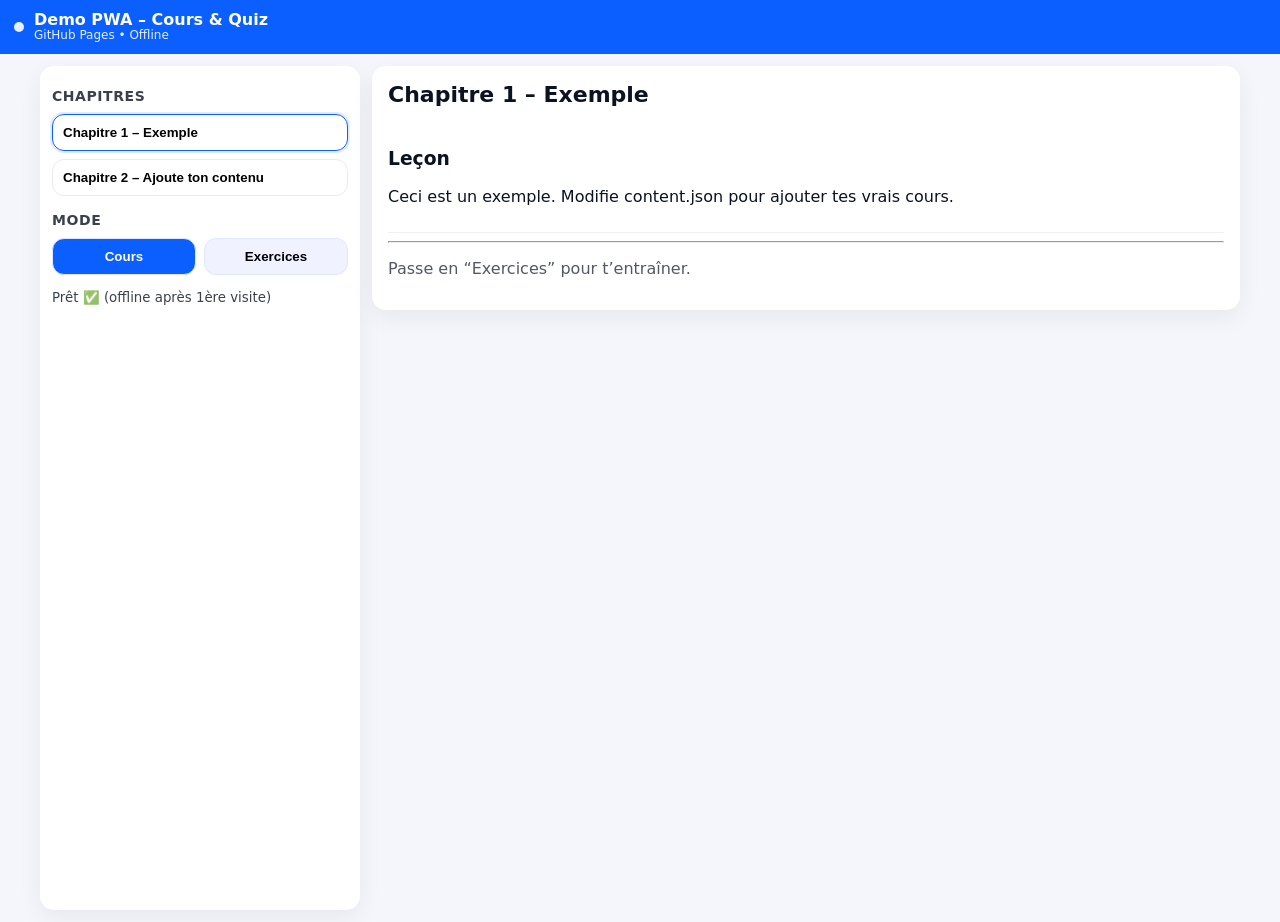
==== index.html @ a205bf2f "Add files via upload" ====
<!doctype html>
<html lang="fr">
<head>
  <meta charset="utf-8" />
  <meta name="viewport" content="width=device-width,initial-scale=1" />
  <meta name="theme-color" content="#0b5fff" />
  <title>Demo PWA – Cours & Quiz</title>
  <link rel="manifest" href="./manifest.webmanifest" />
  <link rel="stylesheet" href="./styles.css" />
</head>
<body>
  <header class="topbar">
    <div class="brand">
      <span class="dot"></span>
      <div>
        <div class="title">Demo PWA – Cours & Quiz</div>
        <div class="sub">GitHub Pages • Offline</div>
      </div>
    </div>
    <button id="btnInstall" class="btn ghost" hidden>Installer</button>
  </header>

  <main class="layout">
    <aside class="panel">
      <h2>Chapitres</h2>
      <div id="chapters" class="list"></div>

      <h2 style="margin-top:16px;">Mode</h2>
      <div class="seg">
        <button id="modeCourse" class="btn segbtn active">Cours</button>
        <button id="modeQuiz" class="btn segbtn">Exercices</button>
      </div>

      <div class="footer">
        <small id="status">Chargement…</small>
      </div>
    </aside>

    <section class="content">
      <div id="viewCourse" class="card"></div>
      <div id="viewQuiz" class="card" hidden></div>
    </section>
  </main>

  <script src="./app.js"></script>
</body>
</html>
---- styles.css ----
:root{font-family:system-ui,-apple-system,Segoe UI,Roboto,Arial; color:#0b1220;}
body{margin:0;background:#f4f6fb;}
.topbar{display:flex;align-items:center;justify-content:space-between;padding:12px 14px;background:#0b5fff;color:#fff;}
.brand{display:flex;gap:10px;align-items:center}
.dot{width:10px;height:10px;border-radius:999px;background:#fff;opacity:.9}
.title{font-weight:800;line-height:1}
.sub{opacity:.9;font-size:12px}
.layout{display:grid;grid-template-columns:320px 1fr;gap:12px;padding:12px;max-width:1200px;margin:0 auto;}
.panel{background:#fff;border-radius:14px;padding:12px;box-shadow:0 8px 24px rgba(0,0,0,.06);height:calc(100vh - 80px);overflow:auto;}
.content{min-height:calc(100vh - 80px)}
.card{background:#fff;border-radius:14px;padding:16px;box-shadow:0 8px 24px rgba(0,0,0,.06);}
h1{margin:0 0 12px 0;font-size:22px}
h2{margin:10px 0;font-size:14px;opacity:.8;text-transform:uppercase;letter-spacing:.04em}
.lesson{padding:10px 0;border-bottom:1px solid #eef1f7}
.lesson:last-child{border-bottom:none}
.list{display:flex;flex-direction:column;gap:8px}
.item{padding:10px 10px;border:1px solid #e7ebf6;border-radius:12px;background:#fff;text-align:left;font-weight:600}
.item.active{border-color:#0b5fff;outline:2px solid rgba(11,95,255,.12)}
.seg{display:flex;gap:8px}
.btn{border:1px solid transparent;border-radius:12px;padding:10px 12px;font-weight:700}
.btn.ghost{background:rgba(255,255,255,.18);color:#fff;border-color:rgba(255,255,255,.35)}
.btn.primary{background:#0b5fff;color:#fff;width:100%;margin-top:10px}
.segbtn{flex:1;background:#f0f3ff;border-color:#dfe6ff}
.segbtn.active{background:#0b5fff;color:#fff}
.footer{margin-top:12px;opacity:.8}
.hint{opacity:.7}
.quiz{display:flex;flex-direction:column;gap:10px}
.qbox{border:1px solid #e7ebf6;border-radius:12px;padding:10px}
.qbox.ok{border-color:#2fb344;background:rgba(47,179,68,.06)}
.qbox.bad{border-color:#fa5252;background:rgba(250,82,82,.06)}
.qtitle{font-weight:800;margin-bottom:8px}
.opts{display:flex;flex-direction:column;gap:6px}
.opt{display:flex;gap:10px;align-items:flex-start;padding:8px;border-radius:10px;background:#f7f9ff;border:1px solid #eef1ff}
.result{margin-top:10px;font-weight:900}
@media (max-width: 900px){.layout{grid-template-columns:1fr}.panel{height:auto}}
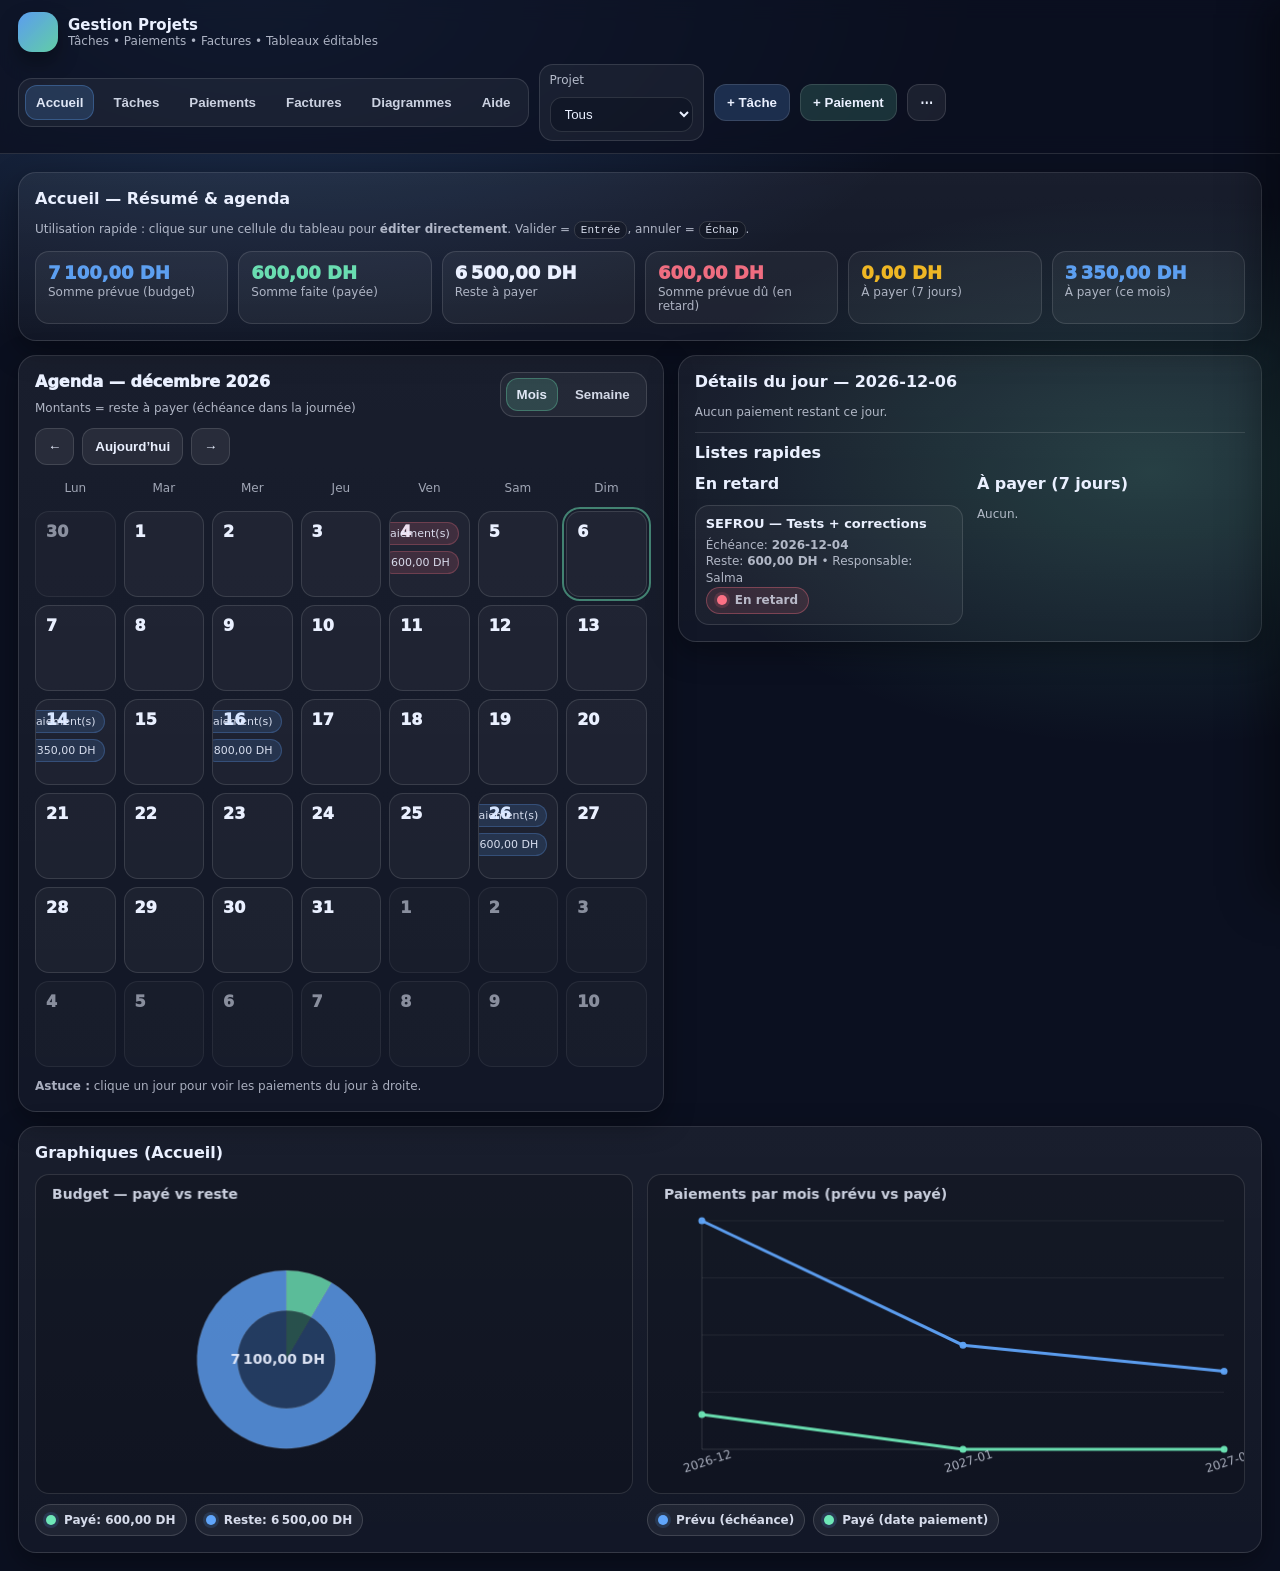
==== commit ba705945: "Add files via upload" ====
--- a/index.html
+++ b/index.html
@@ -3,45 +3,4332 @@
 <head>
   <meta charset="utf-8" />
   <meta name="viewport" content="width=device-width,initial-scale=1" />
-  <meta name="theme-color" content="#0b5fff" />
-  <title>Demo PWA – Cours & Quiz</title>
-  <link rel="manifest" href="./manifest.webmanifest" />
-  <link rel="stylesheet" href="./styles.css" />
+  <title>Gestion Projets — Tâches • Paiements • Factures</title>
+  <style>
+    :root{
+      --bg:#0b1020;
+      --card:#111a33;
+      --text:#eaf0ff;
+      --muted:rgba(234,240,255,.74);
+      --line:rgba(255,255,255,.12);
+      --shadow: 0 10px 30px rgba(0,0,0,.35);
+      --radius: 18px;
+      --pad: 16px;
+      --focus: rgba(96,165,250,.65);
+      --good:#6ee7b7;
+      --warn:#fbbf24;
+      --bad:#fb7185;
+      --info:#60a5fa;
+      font-family: system-ui, -apple-system, Segoe UI, Roboto, Arial, sans-serif;
+    }
+    *{box-sizing:border-box}
+    body{
+      margin:0;
+      color:var(--text);
+      background:
+        radial-gradient(1200px 600px at 20% 0%, rgba(96,165,250,.25), transparent 60%),
+        radial-gradient(900px 500px at 90% 30%, rgba(110,231,183,.18), transparent 55%),
+        var(--bg);
+    }
+    a{color:inherit}
+    .container{max-width:1320px;margin:0 auto;padding:18px}
+
+    /* Topbar */
+    .topbar{
+      position:sticky;top:0;z-index:80;
+      backdrop-filter: blur(10px);
+      background: rgba(11,16,32,.74);
+      border-bottom:1px solid var(--line);
+    }
+    .topbar-inner{
+      max-width:1320px;margin:0 auto;padding:12px 18px;
+      display:flex;align-items:center;justify-content:space-between;gap:12px;flex-wrap:wrap;
+    }
+    .brand{display:flex;align-items:center;gap:10px;min-width:260px}
+    .logo{
+      width:40px;height:40px;border-radius:14px;
+      background: linear-gradient(135deg, rgba(96,165,250,.95), rgba(110,231,183,.88));
+      box-shadow:0 10px 20px rgba(0,0,0,.35);
+      flex: 0 0 auto;
+    }
+    .brand h1{font-size:15px;margin:0}
+    .brand p{margin:0;font-size:12px;color:rgba(234,240,255,.72)}
+    .top-actions{display:flex;gap:10px;align-items:center;flex-wrap:wrap;justify-content:flex-end}
+
+    .nav{
+      display:flex;gap:8px;align-items:center;flex-wrap:wrap;
+      border:1px solid var(--line);
+      background: rgba(255,255,255,.05);
+      border-radius: 14px;
+      padding: 6px;
+    }
+    .tab{
+      border:1px solid transparent;
+      background: transparent;
+      color: rgba(234,240,255,.86);
+      padding: 9px 10px;
+      border-radius: 12px;
+      cursor:pointer;
+      font-weight: 850;
+      white-space:nowrap;
+    }
+    .tab:hover{background:rgba(255,255,255,.06)}
+    .tab.active{
+      background: rgba(96,165,250,.18);
+      border-color: rgba(96,165,250,.30);
+      color: rgba(234,240,255,.95);
+    }
+
+    .inline{
+      display:flex;gap:10px;align-items:center;flex-wrap:wrap;
+      border:1px solid var(--line);border-radius:14px;padding:8px 10px;
+      background: rgba(255,255,255,.05);
+    }
+    .inline label{margin:0;font-size:12px;color:rgba(234,240,255,.75)}
+    .inline select{
+      padding:8px 10px;border-radius:12px;border:1px solid var(--line);
+      background: rgba(5,10,25,.35);color:var(--text);outline:none;
+    }
+    .inline select:focus{border-color:var(--focus);box-shadow:0 0 0 4px rgba(96,165,250,.15)}
+
+    /* Buttons + dropdown */
+    .btn{
+      border:1px solid var(--line);
+      background: rgba(255,255,255,.07);
+      color: var(--text);
+      padding: 10px 12px;
+      border-radius: 12px;
+      cursor:pointer;
+      font-weight: 900;
+      display:inline-flex;align-items:center;gap:8px;
+      white-space:nowrap;
+    }
+    .btn.primary{background: rgba(96,165,250,.20)}
+    .btn.good{background: rgba(110,231,183,.16)}
+    .btn.warn{background: rgba(251,191,36,.16)}
+    .btn.danger{background: rgba(251,113,133,.18)}
+    .btn:hover{filter:brightness(1.08)}
+    .btn:disabled{opacity:.55;cursor:not-allowed;filter:none}
+
+    .dropdown{position:relative}
+    .menu{
+      position:absolute;right:0;top:calc(100% + 8px);
+      min-width:300px;
+      background: rgba(17,26,51,.96);
+      border:1px solid var(--line);
+      border-radius:14px;
+      box-shadow: var(--shadow);
+      padding:8px;
+      display:none;
+    }
+    .menu.open{display:block}
+    .menu button{
+      width:100%;
+      text-align:left;
+      padding:10px 10px;
+      border-radius:12px;
+      border:1px solid transparent;
+      background:transparent;
+      color:rgba(234,240,255,.9);
+      cursor:pointer;
+      font-weight:800;
+    }
+    .menu button:hover{background:rgba(255,255,255,.08);border-color:rgba(255,255,255,.10)}
+    .menu small{display:block;color:rgba(234,240,255,.62);font-weight:550;margin-top:2px}
+    .hr{height:1px;background:var(--line);margin:10px 0}
+
+    /* Sections */
+    .section{display:none}
+    .section.active{display:block}
+
+    .card{
+      background: linear-gradient(180deg, rgba(255,255,255,.06), rgba(255,255,255,.03));
+      border:1px solid var(--line);
+      border-radius: var(--radius);
+      box-shadow: var(--shadow);
+      padding: var(--pad);
+      overflow:hidden;
+    }
+    .card h2{margin:0 0 12px;font-size:16px}
+    .muted{color:rgba(234,240,255,.72);font-size:12px;line-height:1.55;margin:8px 0 0}
+    .note{color:rgba(234,240,255,.7);font-size:12px;line-height:1.5;margin-top:10px}
+
+    .grid{display:grid;gap:14px;grid-template-columns: 1.15fr .85fr}
+    @media (max-width: 980px){ .grid{grid-template-columns:1fr} }
+    .grid2{display:grid;gap:14px;grid-template-columns: 1fr 1fr}
+    @media (max-width: 980px){ .grid2{grid-template-columns:1fr} }
+
+    /* Form */
+    label{display:block;font-size:12px;color:rgba(234,240,255,.75);margin-bottom:6px}
+    input, select, textarea{
+      width:100%;
+      padding:10px 12px;
+      border-radius:12px;
+      border:1px solid var(--line);
+      background: rgba(5,10,25,.35);
+      color:var(--text);
+      outline:none;
+    }
+    textarea{min-height: 40px; resize: vertical;}
+    input:focus, select:focus, textarea:focus{
+      border-color:var(--focus);
+      box-shadow: 0 0 0 4px rgba(96,165,250,.15);
+    }
+    .row{
+      display:grid;gap:10px;
+      grid-template-columns: 1fr 1.4fr 1fr 1fr 1fr 1fr;
+      align-items:end;
+    }
+    .row3{
+      display:grid;gap:10px;
+      grid-template-columns: 1fr 1fr 1fr;
+      align-items:end;
+    }
+    @media (max-width: 980px){
+      .row{grid-template-columns:1fr 1fr}
+      .row3{grid-template-columns:1fr}
+      .full{grid-column:1/-1}
+    }
+    .form-actions{display:flex;gap:10px;flex-wrap:wrap;margin-top:10px}
+    details{
+      border:1px solid var(--line);
+      border-radius:14px;
+      background: rgba(255,255,255,.04);
+      padding: 10px 12px;
+      margin-top: 12px;
+    }
+    summary{cursor:pointer;font-weight:900;color:rgba(234,240,255,.9)}
+    details .muted{margin:6px 0 0}
+
+    /* KPIs */
+    .kpis{display:grid;grid-template-columns:repeat(6,1fr);gap:10px;margin-top:12px}
+    @media (max-width: 1180px){ .kpis{grid-template-columns:repeat(3,1fr)} }
+    @media (max-width: 720px){ .kpis{grid-template-columns:1fr 1fr} }
+    .kpi{border:1px solid var(--line);background:rgba(255,255,255,.05);border-radius:14px;padding:10px 12px}
+    .kpi .v{font-size:18px;font-weight:950}
+    .kpi .l{font-size:12px;color:rgba(234,240,255,.7);margin-top:2px}
+    .money{font-variant-numeric: tabular-nums;}
+    .kpi.bad .v{color:rgba(251,113,133,.95)}
+    .kpi.good .v{color:rgba(110,231,183,.95)}
+    .kpi.warn .v{color:rgba(251,191,36,.95)}
+    .kpi.info .v{color:rgba(96,165,250,.95)}
+
+    /* Table */
+    .tablewrap{
+      overflow:auto;border-radius:14px;border:1px solid var(--line);
+      background:rgba(0,0,0,.12);
+    }
+    table{width:100%;border-collapse:collapse;min-width:1400px}
+    th,td{padding:10px 10px;border-bottom:1px solid var(--line);text-align:left;font-size:13px;vertical-align:middle}
+    th{
+      font-size:12px;color:rgba(234,240,255,.75);
+      background:rgba(255,255,255,.05);
+      position:sticky;top:0;z-index:2;
+      white-space:nowrap;
+    }
+    tr:last-child td{border-bottom:none}
+    tr:hover td{filter: brightness(1.03)}
+    .actionsCell{display:flex;gap:8px;flex-wrap:wrap}
+    .chip{
+      display:inline-flex;align-items:center;gap:8px;
+      padding:4px 10px;border-radius:999px;border:1px solid var(--line);
+      font-size:12px;background:rgba(255,255,255,.06);white-space:nowrap;
+    }
+    .dot{width:10px;height:10px;border-radius:999px;background:var(--info);box-shadow:0 0 0 3px rgba(96,165,250,.15)}
+    .chk{width:16px;height:16px}
+    .badge{
+      display:inline-flex;align-items:center;gap:8px;padding:4px 10px;border-radius:999px;
+      border:1px solid var(--line);font-size:12px;font-weight:900;white-space:nowrap;
+    }
+    td[data-edit]{cursor:pointer}
+    td[data-edit]:hover{outline: 2px solid rgba(255,255,255,.08); outline-offset:-2px; border-radius:10px}
+
+    /* Row coloring by task status */
+    tr[data-tstatus="À faire"] td{ background: rgba(148,163,184,.06); }
+    tr[data-tstatus="En cours"] td{ background: rgba(96,165,250,.10); }
+    tr[data-tstatus="Bloquée"] td{ background: rgba(251,113,133,.12); }
+    tr[data-tstatus="Terminée"] td{ background: rgba(110,231,183,.12); }
+
+    tfoot td{
+      background: rgba(0,0,0,.22);
+      font-weight:900;
+      position: sticky;
+      bottom: 0;
+      z-index: 1;
+    }
+
+    /* Charts */
+    .canvasWrap{display:grid;gap:14px;grid-template-columns:1fr 1fr}
+    @media (max-width: 980px){ .canvasWrap{grid-template-columns:1fr} }
+    canvas{
+      width:100%;
+      height:320px;
+      display:block;
+      border-radius:14px;
+      border:1px solid var(--line);
+      background: rgba(0,0,0,.14);
+    }
+    .legend{display:flex;gap:8px;flex-wrap:wrap;margin-top:10px}
+    .pill{
+      display:inline-flex;align-items:center;gap:8px;
+      padding:6px 10px;border-radius:999px;border:1px solid var(--line);
+      background:rgba(255,255,255,.06);
+      font-size:12px;color:rgba(234,240,255,.9)
+    }
+
+    /* Calendar */
+    .calWrap{display:grid;gap:14px;grid-template-columns: 1.05fr .95fr;align-items:start}
+    @media (max-width: 980px){ .calWrap{grid-template-columns:1fr} }
+    .calHeader{display:flex;align-items:center;justify-content:space-between;gap:10px;flex-wrap:wrap}
+    .calTitle{font-weight:950}
+    .calGrid{
+      display:grid;
+      grid-template-columns: repeat(7,1fr);
+      gap:8px;
+      margin-top:10px;
+    }
+    .calDow{
+      font-size:12px;color:rgba(234,240,255,.65);
+      text-align:center;
+      padding:6px 0;
+    }
+    .day{
+      border:1px solid var(--line);
+      background: rgba(255,255,255,.04);
+      border-radius:14px;
+      padding:10px;
+      min-height: 86px;
+      cursor:pointer;
+      position:relative;
+      overflow:hidden;
+    }
+    .day:hover{filter:brightness(1.06)}
+    .day.mutedDay{opacity:.55}
+    .day.today{outline: 2px solid rgba(96,165,250,.45); outline-offset: 2px;}
+    .day.selected{outline: 2px solid rgba(110,231,183,.50); outline-offset: 2px;}
+    .dayNum{font-weight:950}
+    .dayBadges{position:absolute;right:10px;top:10px;display:flex;gap:6px;flex-wrap:wrap;justify-content:flex-end}
+    .mini{
+      font-size:11px;
+      padding:4px 8px;
+      border-radius:999px;
+      border:1px solid rgba(255,255,255,.12);
+      background: rgba(0,0,0,.18);
+      color: rgba(234,240,255,.9);
+      white-space:nowrap;
+    }
+    .mini.bad{background: rgba(251,113,133,.14); border-color: rgba(251,113,133,.25)}
+    .mini.warn{background: rgba(251,191,36,.14); border-color: rgba(251,191,36,.25)}
+    .mini.good{background: rgba(110,231,183,.14); border-color: rgba(110,231,183,.25)}
+    .mini.info{background: rgba(96,165,250,.14); border-color: rgba(96,165,250,.25)}
+    .listItem{
+      border:1px solid var(--line);
+      background: rgba(255,255,255,.04);
+      border-radius:14px;
+      padding:10px;
+      margin-top:10px;
+    }
+    .listItem h3{margin:0 0 6px;font-size:13px}
+    .listItem .meta{font-size:12px;color:rgba(234,240,255,.72);line-height:1.4}
+    .toast{
+      position:fixed;
+      right:14px; bottom:14px;
+      background: rgba(17,26,51,.94);
+      border:1px solid var(--line);
+      border-radius: 14px;
+      box-shadow: var(--shadow);
+      padding:10px 12px;
+      color: rgba(234,240,255,.92);
+      font-size: 12px;
+      opacity:0;
+      transform: translateY(10px);
+      transition: all .2s ease;
+      pointer-events:none;
+      max-width: 360px;
+      z-index: 200;
+    }
+    .toast.show{opacity:1; transform: translateY(0);}
+    .kbd{
+      font-family: ui-monospace, SFMono-Regular, Menlo, Monaco, Consolas, "Liberation Mono", "Courier New", monospace;
+      font-size: 11px;
+      border:1px solid rgba(255,255,255,.14);
+      border-radius: 8px;
+      padding: 2px 6px;
+      background: rgba(0,0,0,.20);
+      color: rgba(234,240,255,.90);
+    }
+  
+    /* Spreadsheet focus */
+    td[data-edit]{outline:0}
+    td[data-edit].cellFocus{
+      outline: 2px solid rgba(96,165,250,.45);
+      outline-offset:-2px;
+      border-radius:10px;
+      position:relative;
+    }
+    td[data-edit].cellFocus::after{
+      content:"";
+      position:absolute; inset: -1px;
+      border-radius:10px;
+      pointer-events:none;
+      box-shadow: 0 0 0 3px rgba(96,165,250,.12);
+    }
+
+    /* Drag & drop highlight for calendar */
+    .day.dragOver{
+      outline: 2px dashed rgba(110,231,183,.55);
+      outline-offset: 2px;
+    }
+
+    /* Modal */
+    .modalOverlay{
+      position:fixed; inset:0;
+      background: rgba(0,0,0,.55);
+      display:none;
+      align-items:center; justify-content:center;
+      z-index: 250;
+      padding: 14px;
+    }
+    .modalOverlay.open{display:flex}
+    .modal{
+      width:min(980px, 100%);
+      max-height: min(86vh, 920px);
+      overflow:auto;
+      background: rgba(17,26,51,.98);
+      border:1px solid rgba(255,255,255,.14);
+      border-radius: 18px;
+      box-shadow: 0 18px 50px rgba(0,0,0,.45);
+      padding: 14px;
+    }
+    .modalHead{
+      display:flex; align-items:flex-start; justify-content:space-between; gap:10px; flex-wrap:wrap;
+      margin-bottom: 10px;
+    }
+    .modalHead h2{margin:0;font-size:16px}
+    .modalHead .muted{margin:4px 0 0}
+    .xbtn{padding:10px 12px;border-radius:12px}
+    .miniTable table{min-width:auto}
+    .miniTable th,.miniTable td{padding:8px 8px}
+    .badgeSoft{
+      display:inline-flex; align-items:center; gap:8px;
+      border-radius:999px; padding:6px 10px;
+      border:1px solid rgba(255,255,255,.14);
+      background: rgba(255,255,255,.06);
+      font-size: 12px;
+      font-weight: 850;
+      white-space: nowrap;
+    }
+    .toggle{
+      display:inline-flex; gap:6px; border:1px solid rgba(255,255,255,.14);
+      background: rgba(255,255,255,.05);
+      padding: 5px; border-radius: 14px;
+    }
+    .toggle button{
+      padding:8px 10px;border-radius:12px;border:1px solid transparent;background:transparent;
+      color: rgba(234,240,255,.88);cursor:pointer;font-weight:900;
+    }
+    .toggle button.active{
+      background: rgba(110,231,183,.16);
+      border-color: rgba(110,231,183,.30);
+      color: rgba(234,240,255,.95);
+    }
+
+
+    /* Notion/ClickUp inspired UI */
+    .viewbar{display:flex;gap:10px;flex-wrap:wrap;align-items:center;justify-content:space-between;padding:10px 12px;border:1px solid rgba(255,255,255,.10);background: rgba(255,255,255,.05);border-radius:16px;margin:10px 0 12px;}
+    .viewbar .left,.viewbar .right{display:flex;gap:8px;flex-wrap:wrap;align-items:center;}
+    .pill{border:1px solid rgba(255,255,255,.14);background: rgba(255,255,255,.06);padding:8px 10px;border-radius:999px;font-weight:900;cursor:pointer;user-select:none;}
+    .pill.active{border-color: rgba(110,231,183,.30);background: rgba(110,231,183,.14);}
+    .inputSmall{padding:10px 12px;border-radius:14px;border:1px solid rgba(255,255,255,.14);background: rgba(12,18,35,.55);color: rgba(234,240,255,.92);min-width:220px;}
+    .chip{display:inline-flex;align-items:center;gap:8px;padding:7px 10px;border-radius:999px;border:1px solid rgba(255,255,255,.14);background: rgba(255,255,255,.05);font-weight:900;font-size:12px;white-space:nowrap;}
+    .tag{display:inline-flex;align-items:center;gap:6px;padding:4px 8px;border-radius:999px;border:1px solid rgba(255,255,255,.14);background: rgba(255,255,255,.06);font-size:12px;font-weight:850;}
+    .progressBar{height:10px;border-radius:999px;border:1px solid rgba(255,255,255,.14);background: rgba(255,255,255,.06);overflow:hidden;min-width:120px;}
+    .progressBar>div{height:100%;background: rgba(110,231,183,.55);width:0%;}
+
+    .board{display:grid;grid-template-columns:repeat(4,minmax(240px,1fr));gap:12px;overflow:auto;padding-bottom:10px;}
+    @media (max-width:1100px){.board{grid-template-columns:repeat(2,minmax(240px,1fr));}}
+    @media (max-width:720px){.board{grid-template-columns:1fr;}}
+    .col{border:1px solid rgba(255,255,255,.12);background: rgba(255,255,255,.04);border-radius:18px;padding:10px;min-height:260px;}
+    .colHead{display:flex;align-items:center;justify-content:space-between;margin-bottom:10px;gap:10px;}
+    .colTitle{font-weight:950;letter-spacing:.2px}
+    .colCount{opacity:.8;font-weight:900}
+    .cardTask{border:1px solid rgba(255,255,255,.14);background: rgba(17,26,51,.86);border-radius:16px;padding:10px;margin-bottom:10px;cursor:grab;}
+    .cardTask:active{cursor:grabbing}
+    .cardTask h4{margin:0 0 6px;font-size:13px;line-height:1.2;}
+    .cardMeta{display:flex;flex-wrap:wrap;gap:6px;font-size:12px;opacity:.92;align-items:center;}
+    .dropOver{outline:2px dashed rgba(110,231,183,.55);outline-offset:2px;}
+
+    .drawerOverlay{position:fixed;inset:0;background: rgba(0,0,0,.45);display:none;z-index:260;}
+    .drawerOverlay.open{display:block}
+    .drawer{position:fixed;top:0;right:0;width:min(520px,94vw);height:100vh;background: rgba(10,15,30,.98);border-left:1px solid rgba(255,255,255,.14);box-shadow:-18px 0 40px rgba(0,0,0,.35);transform:translateX(100%);transition:transform .2s ease;z-index:261;display:flex;flex-direction:column;}
+    .drawer.open{transform:translateX(0)}
+    .drawerHead{padding:14px;display:flex;align-items:flex-start;justify-content:space-between;gap:10px;border-bottom:1px solid rgba(255,255,255,.10);}
+    .drawerHead h2{margin:0;font-size:15px}
+    .drawerBody{padding:14px;overflow:auto;display:flex;flex-direction:column;gap:12px;}
+    .drawerGrid{display:grid;grid-template-columns:1fr 1fr;gap:10px;}
+    .drawerGrid .full{grid-column:1/-1;}
+    .textarea{width:100%;min-height:90px;resize:vertical;padding:10px 12px;border-radius:14px;border:1px solid rgba(255,255,255,.14);background: rgba(12,18,35,.55);color: rgba(234,240,255,.92);}
+    .listMini{display:flex;flex-direction:column;gap:8px;}
+    .lineMini{display:flex;gap:8px;align-items:center;justify-content:space-between;border:1px solid rgba(255,255,255,.12);background: rgba(255,255,255,.04);border-radius:14px;padding:8px 10px;}
+    .mutedSmall{opacity:.78;font-size:12px}
+    .btnGhost{border:1px solid rgba(255,255,255,.14);background: rgba(255,255,255,.03);}
+
+    .timeline{border:1px solid rgba(255,255,255,.12);background: rgba(255,255,255,.04);border-radius:18px;padding:12px;overflow:auto;}
+    .tlRow{display:grid;grid-template-columns:280px 1fr;gap:10px;align-items:center;padding:8px 0;border-bottom:1px solid rgba(255,255,255,.08);min-width:900px;}
+    .tlRow:last-child{border-bottom:none}
+    .tlName{font-weight:950;}
+    .tlTrack{position:relative;height:18px;border-radius:999px;border:1px solid rgba(255,255,255,.14);background: rgba(255,255,255,.06);overflow:hidden;}
+    .tlBar{position:absolute;top:0;bottom:0;background: rgba(96,165,250,.45);border-right:2px solid rgba(110,231,183,.65);border-radius:999px;}
+
+</style>
+
+  <!-- PWA -->
+  <link rel="manifest" href="manifest.json">
+  <meta name="theme-color" content="#0b1220">
+  <meta name="background-color" content="#0b1220">
+  <meta name="apple-mobile-web-app-capable" content="yes">
+  <meta name="apple-mobile-web-app-status-bar-style" content="black-translucent">
+  <meta name="apple-mobile-web-app-title" content="Gestion Projets">
+  <link rel="apple-touch-icon" href="icons/icon-192.png">
+  <meta name="description" content="Suite de gestion de projets/tâches (Table/Board/Timeline), budgets et paiements. Fonctionne hors-ligne (PWA).">
+
 </head>
 <body>
-  <header class="topbar">
-    <div class="brand">
-      <span class="dot"></span>
-      <div>
-        <div class="title">Demo PWA – Cours & Quiz</div>
-        <div class="sub">GitHub Pages • Offline</div>
+  <div class="topbar">
+    <div class="topbar-inner">
+      <div class="brand">
+        <div class="logo" aria-hidden="true"></div>
+        <div>
+          <h1>Gestion Projets</h1>
+          <p>Tâches • Paiements • Factures • Tableaux éditables</p>
+        </div>
+      </div>
+
+      <div class="top-actions">
+        <div class="nav" role="tablist" aria-label="Navigation">
+          <button class="tab" data-view="home">Accueil</button>
+          <button class="tab" data-view="tasks">Tâches</button>
+          <button class="tab" data-view="payments">Paiements</button>
+          <button class="tab" data-view="invoices">Factures</button>
+          <button class="tab" data-view="charts">Diagrammes</button>
+          <button class="tab" data-view="help">Aide</button>
+        </div>
+
+        <div class="inline" title="Filtrer par projet (catégorie)">
+          <label for="projectFilter">Projet</label>
+          <select id="projectFilter"></select>
+        </div>
+
+        <button class="btn primary" id="quickAddTask">+ Tâche</button>
+        <button class="btn good" id="quickAddPay">+ Paiement</button>
+
+        <div class="dropdown">
+          <button class="btn" id="menuBtn">⋯</button>
+          <div class="menu" id="menu">
+            <button id="exportJsonBtn">Exporter JSON (sauvegarde)<small>Copie complète (tâches, paiements, factures)</small></button>
+            <button id="importJsonBtn">Importer JSON (restaurer)<small>Charge un fichier .json exporté</small></button>
+            <div class="hr"></div>
+            <button id="exportCsvTasksBtn">Exporter CSV — Tâches (filtrées)<small>Selon le projet sélectionné</small></button>
+            <button id="exportCsvPaymentsBtn">Exporter CSV — Paiements (projet)<small>Planning et paiements</small></button>
+            <button id="exportCsvInvoicesBtn">Exporter CSV — Factures (projet)<small>Table factures</small></button>
+            <div class="hr"></div>
+            <button id="resetDataBtn">Réinitialiser (effacer tout)<small>Supprime les données enregistrées</small></button>
+          </div>
+        </div>
+
+        <input id="importFile" type="file" accept="application/json" style="display:none" />
       </div>
     </div>
-    <button id="btnInstall" class="btn ghost" hidden>Installer</button>
-  </header>
-
-  <main class="layout">
-    <aside class="panel">
-      <h2>Chapitres</h2>
-      <div id="chapters" class="list"></div>
-
-      <h2 style="margin-top:16px;">Mode</h2>
-      <div class="seg">
-        <button id="modeCourse" class="btn segbtn active">Cours</button>
-        <button id="modeQuiz" class="btn segbtn">Exercices</button>
+  </div>
+
+  <div class="container">
+    <!-- HOME -->
+    <section class="section active" id="view-home">
+      <div class="card">
+        <h2>Accueil — Résumé & agenda</h2>
+        <p class="muted">
+          Utilisation rapide : clique sur une cellule du tableau pour <b>éditer directement</b>. Valider = <span class="kbd">Entrée</span>, annuler = <span class="kbd">Échap</span>.
+        </p>
+
+        <div class="kpis">
+          <div class="kpi info"><div class="v money" id="k_home_planned">0.00 DH</div><div class="l">Somme prévue (budget)</div></div>
+          <div class="kpi good"><div class="v money" id="k_home_paid">0.00 DH</div><div class="l">Somme faite (payée)</div></div>
+          <div class="kpi"><div class="v money" id="k_home_remain">0.00 DH</div><div class="l">Reste à payer</div></div>
+          <div class="kpi bad"><div class="v money" id="k_home_overdue">0.00 DH</div><div class="l">Somme prévue dû (en retard)</div></div>
+          <div class="kpi warn"><div class="v money" id="k_home_due7">0.00 DH</div><div class="l">À payer (7 jours)</div></div>
+          <div class="kpi info"><div class="v money" id="k_home_duemonth">0.00 DH</div><div class="l">À payer (ce mois)</div></div>
+        </div>
       </div>
 
-      <div class="footer">
-        <small id="status">Chargement…</small>
+      <div class="calWrap" style="margin-top:14px">
+        <div class="card">
+          <div class="calHeader">
+            <div>
+              <div class="calTitle" id="calTitle">Agenda</div>
+              <div class="muted">Montants = reste à payer (échéance dans la journée)</div>
+            </div>
+
+            <div class="toggle" role="group" aria-label="Vue calendrier">
+              <button class="active" id="calModeMonth">Mois</button>
+              <button id="calModeWeek">Semaine</button>
+            </div>
+            <div style="display:flex;gap:8px;flex-wrap:wrap">
+              <button class="btn" id="calPrev">←</button>
+              <button class="btn" id="calToday">Aujourd’hui</button>
+              <button class="btn" id="calNext">→</button>
+            </div>
+          </div>
+
+          <div class="calGrid" id="calDow"></div>
+          <div class="calGrid" id="calGrid"></div>
+
+          <div class="note">
+            <b>Astuce :</b> clique un jour pour voir les paiements du jour à droite.
+          </div>
+        </div>
+
+        <div class="card">
+          <h2 id="dayPanelTitle">Détails du jour</h2>
+          <div class="muted" id="dayPanelSubtitle">Sélectionne une date dans le calendrier.</div>
+          <div id="dayPanelList"></div>
+
+          <div class="hr"></div>
+          <h2>Listes rapides</h2>
+          <div class="grid2">
+            <div>
+              <h2 style="margin-top:0">En retard</h2>
+              <div id="listOverdue"></div>
+            </div>
+            <div>
+              <h2 style="margin-top:0">À payer (7 jours)</h2>
+              <div id="listDue7"></div>
+            </div>
+          </div>
+        </div>
       </div>
-    </aside>
-
-    <section class="content">
-      <div id="viewCourse" class="card"></div>
-      <div id="viewQuiz" class="card" hidden></div>
+
+      <div class="card" style="margin-top:14px">
+        <h2>Graphiques (Accueil)</h2>
+        <div class="canvasWrap">
+          <div>
+            <canvas id="c_home_donut"></canvas>
+            <div class="legend" id="c_home_donut_legend"></div>
+          </div>
+          <div>
+            <canvas id="c_home_cashflow"></canvas>
+            <div class="legend" id="c_home_cashflow_legend"></div>
+          </div>
+        </div>
+      </div>
     </section>
-  </main>
-
-  <script src="./app.js"></script>
+
+    <!-- TASKS -->
+    <section class="section" id="view-tasks">
+      <div class="grid">
+        <div class="card">
+          <h2>Ajouter une tâche</h2>
+          <div class="row">
+            <div>
+              <label>Projet</label>
+              <select id="t_project"></select>
+            </div>
+            <div class="full">
+              <label>Activité</label>
+              <input id="t_act" placeholder="Ex : Achat matériel, chantier, rapport..." />
+            </div>
+            <div>
+              <label>Début</label>
+              <input id="t_start" type="datetime-local" />
+            </div>
+            <div>
+              <label>Fin</label>
+              <input id="t_end" type="datetime-local" />
+            </div>
+            <div>
+              <label>Responsable</label>
+              <input id="t_owner" placeholder="Ex : Salma" />
+            </div>
+            <div>
+              <label>Statut</label>
+              <select id="t_status"></select>
+            </div>
+            <div>
+              <label>Priorité</label>
+              <select id="t_priority"></select>
+            </div>
+            <div class="full">
+              <label>Tags (séparés par virgule)</label>
+              <input id="t_tags" placeholder="Ex : achat, urgent, admin" />
+            </div>
+            <div>
+              <label>Budget (DH)</label>
+              <input id="t_cost" type="number" min="0" step="0.01" placeholder="0.00" />
+            </div>
+            <div>
+              <label>1ère échéance (optionnel)</label>
+              <input id="t_due" type="date" />
+            </div>
+          </div>
+
+          <div class="row">
+            <div class="full">
+              <label>Description</label>
+              <textarea id="t_desc" class="textarea" placeholder="Notes, contexte, livrables…"></textarea>
+            </div>
+          </div>
+
+          <details>
+            <summary>Options (paiement initial)</summary>
+            <div class="row3" style="margin-top:10px">
+              <div>
+                <label>Montant payé (DH)</label>
+                <input id="t_paid" type="number" min="0" step="0.01" placeholder="0.00" />
+              </div>
+              <div>
+                <label>Date paiement</label>
+                <input id="t_paydate" type="date" />
+              </div>
+              <div>
+                <label>Méthode</label>
+                <input id="t_method" placeholder="Espèces, virement, chèque..." />
+              </div>
+            </div>
+            <p class="muted">Si tu mets un budget, on crée automatiquement un <b>paiement planifié</b> (modifiable dans l’onglet Paiements).</p>
+          </details>
+
+          <div class="form-actions">
+            <button class="btn primary" id="t_add">Ajouter la tâche</button>
+            <button class="btn" id="t_clear">Vider</button>
+          </div>
+
+          <div class="kpis">
+            <div class="kpi"><div class="v" id="k_t_count">0</div><div class="l">Tâches (projet)</div></div>
+            <div class="kpi info"><div class="v money" id="k_t_budget">0.00 DH</div><div class="l">Budget total</div></div>
+            <div class="kpi good"><div class="v money" id="k_t_paid">0.00 DH</div><div class="l">Payé</div></div>
+            <div class="kpi"><div class="v money" id="k_t_remain">0.00 DH</div><div class="l">Reste à payer</div></div>
+            <div class="kpi warn"><div class="v money" id="k_t_unplanned">0.00 DH</div><div class="l">Reste à planifier</div></div>
+            <div class="kpi"><div class="v" id="k_t_hours">0 h</div><div class="l">Durée totale</div></div>
+          </div>
+        </div>
+
+        <div class="card">
+          <h2>Actions rapides</h2>
+          <div class="form-actions">
+            <button class="btn good" id="btn_generate_2">Générer 2 tranches (50/50)</button>
+            <button class="btn warn" id="btn_generate_3">Générer 3 tranches (30/40/30)</button>
+            <button class="btn primary" id="btn_installments_modal">Tranches avancées…</button>
+            <button class="btn" id="btn_open_payments">Ouvrir Paiements</button>
+          </div>
+          <p class="muted">
+            Pour générer des tranches : sélectionne une tâche dans le tableau (clic sur la ligne), puis clique un bouton.
+          </p>
+
+          <div class="hr"></div>
+
+          <h2>Totaux par projet</h2>
+          <div class="tablewrap" style="min-width:auto">
+            <table style="min-width:auto">
+              <thead>
+                <tr><th>Projet</th><th>Tâches</th><th>Budget</th><th>Payé</th><th>Reste</th></tr>
+              </thead>
+              <tbody id="t_totals_by_project"></tbody>
+            </table>
+          </div>
+
+          <p class="note">Le filtre de projet (en haut) agit sur toutes les pages.</p>
+        </div>
+      </div>
+
+      <div class="card" style="margin-top:14px">
+        <h2>Tableau des tâches (édition directe)</h2>
+        
+          <div class="viewbar" id="tasks_viewbar">
+            <div class="left">
+              <span class="chip">Vues</span>
+              <span class="pill active" data-taskview="table">Table</span>
+              <span class="pill" data-taskview="board">Board</span>
+              <span class="pill" data-taskview="timeline">Timeline</span>
+              <span class="chip" id="tasks_scope_chip">—</span>
+            </div>
+            <div class="right">
+              <input id="t_search" class="inputSmall" placeholder="Rechercher (activité, responsable, tags…)" />
+              <select id="t_filter_priority" class="inputSmall" style="min-width:170px"></select>
+              <button class="btn btnGhost" id="btn_task_new_view">Sauver vue</button>
+              <select id="t_saved_views" class="inputSmall" style="min-width:220px"></select>
+              <button class="btn" id="btn_task_open_drawer">Détails</button>
+            </div>
+          </div>
+
+          <div id="tasks_board" class="board" style="display:none"></div>
+          <div id="tasks_timeline" class="timeline" style="display:none"></div>
+
+<div class="tablewrap">
+          <table>
+            <thead>
+              <tr>
+                <th>Fait</th>
+                <th>Projet</th>
+                <th>Activité</th>
+                <th>Début</th>
+                <th>Fin</th>
+                <th>Durée</th>
+                <th>Responsable</th>
+                <th>Statut</th><th>Priorité</th><th>Tags</th><th>Progress</th>
+                <th>Budget</th>
+                <th>Planifié</th>
+                <th>Payé</th>
+                <th>Reste</th>
+                <th>Prochaine échéance</th>
+                <th>Actions</th>
+              </tr>
+            </thead>
+            <tbody id="t_body"></tbody>
+            <tfoot>
+              <tr>
+                <td colspan="11">TOTAL (projet)</td>
+                <td class="money" id="t_foot_budget">0.00 DH</td>
+                <td class="money" id="t_foot_planned">0.00 DH</td>
+                <td class="money" id="t_foot_paid">0.00 DH</td>
+                <td class="money" id="t_foot_remain">0.00 DH</td>
+                <td id="t_foot_meta">—</td>
+                <td>—</td>
+              </tr>
+            </tfoot>
+          </table>
+        </div>
+        <p class="muted">Clique sur une cellule (Projet/Activité/Dates/Responsable/Statut/Budget) pour éditer.</p>
+      </div>
+    </section>
+
+    <!-- PAYMENTS -->
+    <section class="section" id="view-payments">
+      <div class="grid">
+        <div class="card">
+          <h2>Ajouter un paiement (tranche)</h2>
+          <div class="row3">
+            <div>
+              <label>Tâche</label>
+              <select id="p_task"></select>
+            </div>
+            <div>
+              <label>Échéance</label>
+              <input id="p_due" type="date" />
+            </div>
+            <div>
+              <label>Montant prévu (DH)</label>
+              <input id="p_planned" type="number" min="0" step="0.01" placeholder="0.00" />
+            </div>
+          </div>
+
+          <details>
+            <summary>Options (paiement)</summary>
+            <div class="row3" style="margin-top:10px">
+              <div>
+                <label>Montant payé (DH)</label>
+                <input id="p_paid" type="number" min="0" step="0.01" placeholder="0.00" />
+              </div>
+              <div>
+                <label>Date paiement</label>
+                <input id="p_paydate" type="date" />
+              </div>
+              <div>
+                <label>Méthode</label>
+                <input id="p_method" placeholder="Espèces, virement, chèque..." />
+              </div>
+              <div class="full">
+                <label>Note</label>
+                <textarea id="p_note" placeholder="Optionnel"></textarea>
+              </div>
+            </div>
+          </details>
+
+          <div class="form-actions">
+            <button class="btn primary" id="p_add">Ajouter paiement</button>
+            <button class="btn" id="p_clear">Vider</button>
+          </div>
+
+          <div class="kpis">
+            <div class="kpi"><div class="v" id="k_p_count">0</div><div class="l">Tranches (projet)</div></div>
+            <div class="kpi info"><div class="v money" id="k_p_planned">0.00 DH</div><div class="l">Prévu</div></div>
+            <div class="kpi good"><div class="v money" id="k_p_paid">0.00 DH</div><div class="l">Payé</div></div>
+            <div class="kpi"><div class="v money" id="k_p_remain">0.00 DH</div><div class="l">Reste</div></div>
+            <div class="kpi bad"><div class="v money" id="k_p_overdue">0.00 DH</div><div class="l">En retard</div></div>
+            <div class="kpi warn"><div class="v money" id="k_p_duemonth">0.00 DH</div><div class="l">Ce mois</div></div>
+          </div>
+        </div>
+
+        <div class="card">
+          <h2>Filtres (paiements)</h2>
+          <div class="row3">
+            <div>
+              <label>Statut</label>
+              <select id="p_filter_status">
+                <option value="__all__">Tous</option>
+                <option value="overdue">En retard</option>
+                <option value="due7">Échéance 7 jours</option>
+                <option value="unpaid">À payer</option>
+                <option value="paid">Payé</option>
+              </select>
+            </div>
+            <div>
+              <label>Recherche</label>
+              <input id="p_filter_q" placeholder="Activité / responsable..." />
+            </div>
+            <div>
+              <label>Trier</label>
+              <select id="p_filter_sort">
+                <option value="dueAsc">Échéance ↑</option>
+                <option value="dueDesc">Échéance ↓</option>
+                <option value="remainDesc">Reste DH ↓</option>
+              </select>
+            </div>
+          </div>
+
+          <div class="form-actions">
+            <button class="btn primary" id="btn_installments_modal2">Tranches avancées…</button>
+          </div>
+          <div class="hr"></div>
+          <p class="muted">
+            Ici tu peux gérer des <b>paiements en plusieurs tranches</b>.  
+            Tout est éditable directement dans le tableau.
+          </p>
+        </div>
+      </div>
+
+      <div class="card" style="margin-top:14px">
+        <h2>Tableau des paiements (édition directe)</h2>
+        <div class="tablewrap">
+          <table>
+            <thead>
+              <tr>
+                <th>Échéance</th>
+                <th>Projet</th>
+                <th>Tâche</th>
+                <th>Responsable</th>
+                <th>Prévu</th>
+                <th>Payé</th>
+                <th>Reste</th>
+                <th>Statut</th><th>Priorité</th><th>Tags</th><th>Progress</th>
+                <th>Date paiement</th>
+                <th>Méthode</th>
+                <th>Note</th>
+                <th>Actions</th>
+              </tr>
+            </thead>
+            <tbody id="p_body"></tbody>
+            <tfoot>
+              <tr>
+                <td colspan="4">TOTAL (projet)</td>
+                <td class="money" id="p_foot_planned">0.00 DH</td>
+                <td class="money" id="p_foot_paid">0.00 DH</td>
+                <td class="money" id="p_foot_remain">0.00 DH</td>
+                <td colspan="5" id="p_foot_meta">—</td>
+              </tr>
+            </tfoot>
+          </table>
+        </div>
+        <p class="muted">Clique une cellule (échéance, montants, date paiement, méthode, note) pour éditer. Bouton “Payé” pour régler vite.</p>
+      </div>
+    </section>
+
+    <!-- INVOICES -->
+    <section class="section" id="view-invoices">
+      <div class="grid">
+        <div class="card">
+          <h2>Ajouter une facture</h2>
+          <div class="row3">
+            <div>
+              <label>N° facture</label>
+              <input id="i_no" placeholder="Ex: F-2026-001" />
+            </div>
+            <div>
+              <label>Fournisseur</label>
+              <input id="i_vendor" placeholder="Ex: Société X" />
+            </div>
+            <div>
+              <label>Projet</label>
+              <select id="i_project"></select>
+            </div>
+            <div>
+              <label>Montant (DH)</label>
+              <input id="i_amount" type="number" min="0" step="0.01" placeholder="0.00" />
+            </div>
+            <div>
+              <label>Date facture</label>
+              <input id="i_issue" type="date" />
+            </div>
+            <div>
+              <label>Échéance</label>
+              <input id="i_due" type="date" />
+            </div>
+          </div>
+
+          <details>
+            <summary>Options (paiement facture)</summary>
+            <div class="row3" style="margin-top:10px">
+              <div>
+                <label>Payé (DH)</label>
+                <input id="i_paid" type="number" min="0" step="0.01" placeholder="0.00" />
+              </div>
+              <div>
+                <label>Date paiement</label>
+                <input id="i_paydate" type="date" />
+              </div>
+              <div>
+                <label>Lien pièce jointe</label>
+                <input id="i_attach" placeholder="Lien Drive/URL (optionnel)" />
+              </div>
+              <div class="full">
+                <label>Note</label>
+                <textarea id="i_note" placeholder="Optionnel"></textarea>
+              </div>
+            </div>
+          </details>
+
+          <div class="form-actions">
+            <button class="btn primary" id="i_add">Ajouter facture</button>
+            <button class="btn" id="i_clear">Vider</button>
+          </div>
+
+          <div class="kpis">
+            <div class="kpi"><div class="v" id="k_i_count">0</div><div class="l">Factures (projet)</div></div>
+            <div class="kpi info"><div class="v money" id="k_i_amount">0.00 DH</div><div class="l">Montant total</div></div>
+            <div class="kpi good"><div class="v money" id="k_i_paid">0.00 DH</div><div class="l">Payé</div></div>
+            <div class="kpi"><div class="v money" id="k_i_remain">0.00 DH</div><div class="l">Reste</div></div>
+            <div class="kpi bad"><div class="v money" id="k_i_overdue">0.00 DH</div><div class="l">En retard</div></div>
+            <div class="kpi warn"><div class="v money" id="k_i_duemonth">0.00 DH</div><div class="l">Ce mois</div></div>
+          </div>
+        </div>
+
+        <div class="card">
+          <h2>Conseil</h2>
+          <p class="muted">
+            La colonne “Lien” est prévue pour un lien Drive / URL (plus simple qu’un upload, car un fichier HTML offline ne peut pas garder un fichier joint facilement).
+          </p>
+          <div class="hr"></div>
+          <p class="muted"><b>Édition directe :</b> comme les autres tableaux, clique la cellule à modifier.</p>
+        </div>
+      </div>
+
+      <div class="card" style="margin-top:14px">
+        <h2>Tableau des factures (édition directe)</h2>
+        <div class="tablewrap">
+          <table style="min-width:1550px">
+            <thead>
+              <tr>
+                <th>N°</th>
+                <th>Fournisseur</th>
+                <th>Projet</th>
+                <th>Montant</th>
+                <th>Date facture</th>
+                <th>Échéance</th>
+                <th>Payé</th>
+                <th>Reste</th>
+                <th>Statut</th><th>Priorité</th><th>Tags</th><th>Progress</th>
+                <th>Date paiement</th>
+                <th>Lien</th>
+                <th>Note</th>
+                <th>Actions</th>
+              </tr>
+            </thead>
+            <tbody id="i_body"></tbody>
+            <tfoot>
+              <tr>
+                <td colspan="3">TOTAL (projet)</td>
+                <td class="money" id="i_foot_amount">0.00 DH</td>
+                <td colspan="2">—</td>
+                <td class="money" id="i_foot_paid">0.00 DH</td>
+                <td class="money" id="i_foot_remain">0.00 DH</td>
+                <td colspan="5" id="i_foot_meta">—</td>
+              </tr>
+            </tfoot>
+          </table>
+        </div>
+      </div>
+    </section>
+
+    <!-- CHARTS -->
+    <section class="section" id="view-charts">
+      <div class="card">
+        <h2>Diagrammes (configurables)</h2>
+
+        <div class="row3">
+          <div>
+            <label>Source</label>
+            <select id="c_source">
+              <option value="tasks">Tâches</option>
+              <option value="payments">Paiements</option>
+              <option value="invoices">Factures</option>
+            </select>
+          </div>
+          <div>
+            <label>Regrouper par</label>
+            <select id="c_group"></select>
+          </div>
+          <div>
+            <label>Mesure</label>
+            <select id="c_metric"></select>
+          </div>
+          <div>
+            <label>Type</label>
+            <select id="c_type">
+              <option value="bar">Barres</option>
+              <option value="pie">Camembert</option>
+              <option value="line">Courbe</option>
+            </select>
+          </div>
+          <div>
+            <label>Données</label>
+            <select id="c_scope">
+              <option value="project">Projet sélectionné</option>
+              <option value="all">Tous</option>
+            </select>
+          </div>
+        </div>
+
+        <div class="canvasWrap" style="margin-top:12px">
+          <div>
+            <canvas id="c_main"></canvas>
+            <div class="legend" id="c_main_leg"></div>
+          </div>
+          <div>
+            <canvas id="c_status"></canvas>
+            <div class="legend" id="c_status_leg"></div>
+          </div>
+        </div>
+
+        <p class="note">Le 2ᵉ graphique affiche un “statut” automatique selon la source (statut tâche, statut paiement, statut facture).</p>
+      </div>
+    </section>
+
+    <!-- HELP -->
+    <section class="section" id="view-help">
+      <div class="card">
+        <h2>Aide (ultra simple)</h2>
+        <ul class="muted" style="margin:8px 0 0;padding-left:18px">
+          <li><b>Projet (en haut)</b> filtre tout le site.</li>
+          <li><b>Mode tableur :</b> clique une cellule → flèches pour naviguer, <span class="kbd">Entrée</span> / <span class="kbd">F2</span> pour éditer, taper pour éditer directement.</li>
+          <li><b>Paiements en tranches :</b> onglet “Paiements” ou “Tranches avancées…” → générer 30/40/30 avec choix des dates.</li>
+          <li><b>Drag & drop calendrier :</b> sur Accueil (Mois/Semaine), glisse un paiement sur un jour pour changer son échéance.</li>
+          <li><b>Factures :</b> table séparée, avec lien pièce jointe (URL).</li>
+          <li><b>Sauvegarde :</b> menu “⋯” → Export/Import JSON.</li>
+        </ul>
+      </div>
+    </section>
+  </div>
+
+
+  <!-- Modal: Tranches avancées -->
+  <div class="modalOverlay" id="installModalOverlay" aria-hidden="true">
+    <div class="modal" role="dialog" aria-modal="true" aria-labelledby="installModalTitle">
+      <div class="modalHead">
+        <div>
+          <h2 id="installModalTitle">Paiement en tranches — Avancé</h2>
+          <p class="muted">Choisis une tâche, applique un modèle (ex: 30/40/30), puis ajuste les dates / montants avant de créer.</p>
+        </div>
+        <button class="btn xbtn" id="installModalClose">✕ Fermer</button>
+      </div>
+
+      <div class="row3">
+        <div>
+          <label>Tâche</label>
+          <select id="im_task"></select>
+        </div>
+        <div>
+          <label>Total budget (DH)</label>
+          <input id="im_total" type="number" min="0" step="0.01" />
+        </div>
+        <div>
+          <label>Comportement</label>
+          <select id="im_mode">
+            <option value="append">Ajouter (garder les tranches existantes)</option>
+            <option value="replace">Remplacer (supprimer tranches existantes)</option>
+          </select>
+        </div>
+      </div>
+
+      <details open style="margin-top:12px">
+        <summary>Modèle</summary>
+        <div class="row3" style="margin-top:10px">
+          <div>
+            <label>Modèle</label>
+            <select id="im_template">
+              <option value="30-40-30">30% / 40% / 30%</option>
+              <option value="50-50">50% / 50%</option>
+              <option value="25-25-25-25">4 × 25%</option>
+              <option value="equalN">N tranches égales</option>
+              <option value="custom">Personnalisé (tu ajoutes les lignes)</option>
+            </select>
+          </div>
+          <div>
+            <label>N (si “N égales”)</label>
+            <input id="im_n" type="number" min="2" step="1" value="3" />
+          </div>
+          <div>
+            <label>Dates automatiques</label>
+            <select id="im_datebase">
+              <option value="end">À partir de la fin de tâche</option>
+              <option value="today">À partir d’aujourd’hui</option>
+            </select>
+          </div>
+        </div>
+
+        <div class="form-actions">
+          <button class="btn good" id="im_apply">Appliquer modèle</button>
+          <button class="btn" id="im_addrow">+ Ajouter une ligne</button>
+          <button class="btn danger" id="im_clearrows">Vider</button>
+        </div>
+      </details>
+
+      <div class="miniTable tablewrap" style="margin-top:12px">
+        <table>
+          <thead>
+            <tr>
+              <th>#</th>
+              <th>Échéance</th>
+              <th>%</th>
+              <th>Montant prévu (DH)</th>
+              <th>Note</th>
+              <th>Suppr</th>
+            </tr>
+          </thead>
+          <tbody id="im_rows"></tbody>
+          <tfoot>
+            <tr>
+              <td colspan="3">TOTAL</td>
+              <td class="money" id="im_total_preview">0.00 DH</td>
+              <td colspan="2" id="im_total_meta">—</td>
+            </tr>
+          </tfoot>
+        </table>
+      </div>
+
+      <div class="form-actions" style="margin-top:12px">
+        <button class="btn primary" id="im_create">Créer les tranches</button>
+      </div>
+
+      <p class="note">
+        <b>Drag & drop :</b> ensuite, tu peux déplacer une échéance dans le calendrier (Accueil → Mois/Semaine) en glissant un paiement sur un jour.
+      </p>
+    </div>
+  </div>
+
+  
+  <!-- Drawer: Task details -->
+  <div class="drawerOverlay" id="drawerOverlay"></div>
+  <aside class="drawer" id="taskDrawer" aria-hidden="true">
+    <div class="drawerHead">
+      <div>
+        <h2 id="d_title">Détails de la tâche</h2>
+        <div class="mutedSmall" id="d_subtitle">—</div>
+      </div>
+      <div style="display:flex;gap:8px;flex-wrap:wrap">
+        <button class="btn btnGhost" id="btn_dup_task">Dupliquer</button>
+        <button class="btn danger" id="btn_del_task_drawer">Supprimer</button>
+        <button class="btn" id="btn_close_drawer">✕</button>
+      </div>
+    </div>
+    <div class="drawerBody">
+      <div class="drawerGrid">
+        <div class="full"><label>Activité</label><input id="d_act" /></div>
+        <div><label>Projet</label><select id="d_project"></select></div>
+        <div><label>Statut</label><select id="d_status"></select></div>
+        <div><label>Responsable</label><input id="d_owner" /></div>
+        <div><label>Priorité</label><select id="d_priority"></select></div>
+        <div class="full"><label>Tags (virgules)</label><input id="d_tags" /></div>
+        <div><label>Début</label><input id="d_start" type="datetime-local" /></div>
+        <div><label>Fin</label><input id="d_end" type="datetime-local" /></div>
+        <div><label>Progress (%)</label><input id="d_progress" type="number" min="0" max="100" step="1" /></div>
+        <div><label>Estimation (heures)</label><input id="d_est" type="number" min="0" step="0.25" /></div>
+        <div><label>Temps passé (heures)</label><input id="d_spent" type="number" min="0" step="0.25" /></div>
+        <div><label>Budget (DH)</label><input id="d_cost" type="number" min="0" step="0.01" /></div>
+        <div class="full"><label>Description</label><textarea id="d_desc" class="textarea"></textarea></div>
+      </div>
+
+      <div class="hr"></div>
+
+      <div>
+        <div style="display:flex;align-items:center;justify-content:space-between;gap:10px;flex-wrap:wrap">
+          <h3 style="margin:0">Checklist</h3>
+          <button class="btn" id="btn_add_check">+ Ajouter</button>
+        </div>
+        <div class="listMini" id="d_checklist"></div>
+      </div>
+
+      <div>
+        <div style="display:flex;align-items:center;justify-content:space-between;gap:10px;flex-wrap:wrap">
+          <h3 style="margin:0">Commentaires</h3>
+          <button class="btn" id="btn_add_comment">+ Ajouter</button>
+        </div>
+        <div class="listMini" id="d_comments"></div>
+      </div>
+
+      <div>
+        <div style="display:flex;align-items:center;justify-content:space-between;gap:10px;flex-wrap:wrap">
+          <h3 style="margin:0">Pièces / Liens</h3>
+          <button class="btn" id="btn_add_link">+ Ajouter</button>
+        </div>
+        <div class="listMini" id="d_links"></div>
+      </div>
+
+      <div class="note">
+        Astuces : <b>Board</b> = glisser-déposer une tâche pour changer son statut.  
+        <b>Timeline</b> = vue planning (simple) inspirée ClickUp.
+      </div>
+    </div>
+  </aside>
+
+<div class="toast" id="toast"></div>
+
+  <script>
+    // =========================
+    // Data model
+    // =========================
+    const PROJECTS = ["SKOURA","SEFROU","RABAT","CASA"];
+    const PRIORITIES = ["", "Urgent", "Haute", "Normale", "Basse"];
+
+    const TASK_STATUSES = ["À faire","En cours","Bloquée","Terminée"];
+    const STORAGE_KEY = "pm_suite_v6";
+
+    const $ = (id) => document.getElementById(id);
+
+    // =========================
+    // Helpers
+    // =========================
+    function toast(msg){
+      const t = $("toast");
+      t.textContent = msg;
+      t.classList.add("show");
+      clearTimeout(window.__toastT);
+      window.__toastT = setTimeout(()=> t.classList.remove("show"), 1800);
+    }
+
+    function parseTags(str){
+      return String(str||"").split(",").map(x=>x.trim()).filter(Boolean).slice(0,20);
+    }
+
+    function safeText(s){ return (s ?? "").toString().trim(); }
+    function escapeHtml(str){
+      return (str ?? "").toString()
+        .replaceAll("&","&amp;")
+        .replaceAll("<","&lt;")
+        .replaceAll(">","&gt;")
+        .replaceAll('"',"&quot;")
+        .replaceAll("'","&#039;");
+    }
+    function uuid(){
+      if(window.crypto && crypto.randomUUID) return crypto.randomUUID();
+      return "id-" + Math.random().toString(16).slice(2) + "-" + Date.now();
+    }
+    function asNum(n){
+      const v = Number(n);
+      return Number.isFinite(v) ? v : 0;
+    }
+    function moneyDH(n){
+      const x = asNum(n);
+      return x.toLocaleString("fr-FR",{minimumFractionDigits:2,maximumFractionDigits:2}) + " DH";
+    }
+    function parseDT(v){
+      if(!v) return null;
+      const d = new Date(v);
+      return isNaN(d) ? null : d;
+    }
+    function parseDateOnly(v){
+      if(!v) return null;
+      const d = new Date(v + "T00:00:00");
+      return isNaN(d) ? null : d;
+    }
+    function fmtDate(d){
+      if(!d) return "";
+      const yyyy=d.getFullYear(), mm=String(d.getMonth()+1).padStart(2,"0"), dd=String(d.getDate()).padStart(2,"0");
+      return `${yyyy}-${mm}-${dd}`;
+    }
+    function fmtDT(d){
+      if(!d) return "";
+      const yyyy=d.getFullYear(), mm=String(d.getMonth()+1).padStart(2,"0"), dd=String(d.getDate()).padStart(2,"0");
+      const hh=String(d.getHours()).padStart(2,"0"), mi=String(d.getMinutes()).padStart(2,"0");
+      return `${yyyy}-${mm}-${dd} ${hh}:${mi}`;
+    }
+    function toInputDT(d){
+      const yyyy=d.getFullYear(), mm=String(d.getMonth()+1).padStart(2,"0"), dd=String(d.getDate()).padStart(2,"0");
+      const hh=String(d.getHours()).padStart(2,"0"), mi=String(d.getMinutes()).padStart(2,"0");
+      return `${yyyy}-${mm}-${dd}T${hh}:${mi}`;
+    }
+    function monthKey(d){
+      const yyyy=d.getFullYear(), mm=String(d.getMonth()+1).padStart(2,"0");
+      return `${yyyy}-${mm}`;
+    }
+    function todayKey(){ return fmtDate(new Date()); }
+    function hoursBetween(a,b){ return (b-a)/(1000*60*60); }
+    function durationLabel(hours){
+      if(!(hours >= 0)) return "—";
+      const days = Math.floor(hours/24);
+      const hrs = Math.round(hours - days*24);
+      if(days <= 0) return `${hrs} h`;
+      if(hrs <= 0) return `${days} j`;
+      return `${days} j ${hrs} h`;
+    }
+    function clamp(n,a,b){ return Math.max(a, Math.min(b,n)); }
+
+    // Colors
+    const palette = ["#60a5fa","#6ee7b7","#fbbf24","#fb7185","#a78bfa","#22c55e","#f97316","#38bdf8","#e879f9","#f43f5e","#94a3b8"];
+    function colorForKey(key){
+      let h=0; key = String(key||"");
+      for(let i=0;i<key.length;i++) h = (h*31 + key.charCodeAt(i)) >>> 0;
+      return palette[h % palette.length];
+    }
+    function hexToRgba(hex,a){
+      const h = hex.replace("#","");
+      const r = parseInt(h.slice(0,2),16), g = parseInt(h.slice(2,4),16), b = parseInt(h.slice(4,6),16);
+      return `rgba(${r},${g},${b},${a})`;
+    }
+    function taskStatusColor(s){
+      switch(s){
+        case "À faire": return "#94a3b8";
+        case "En cours": return "#60a5fa";
+        case "Bloquée": return "#fb7185";
+        case "Terminée": return "#6ee7b7";
+        default: return "#60a5fa";
+      }
+    }
+    function payStatus(payment){
+      // payment: {planned, paid, dueDate}
+      const planned = Math.max(0, asNum(payment.planned));
+      const paid = Math.max(0, asNum(payment.paid));
+      const remaining = Math.max(0, planned - Math.min(planned, paid));
+      const due = parseDateOnly(payment.dueDate);
+      const today = parseDateOnly(todayKey());
+
+      if(planned <= 0) return {label:"Sans montant", color:"#94a3b8", remaining};
+      if(remaining <= 0.005) return {label:"Payé", color:"#6ee7b7", remaining:0};
+      if(paid > 0) {
+        if(due && today && due < today) return {label:"Partiel (retard)", color:"#fb7185", remaining};
+        return {label:"Partiel", color:"#fbbf24", remaining};
+      }
+      if(!due) return {label:"Sans échéance", color:"#a78bfa", remaining};
+      if(due && today && due < today) return {label:"En retard", color:"#fb7185", remaining};
+      return {label:"À payer", color:"#60a5fa", remaining};
+    }
+    function invoiceStatus(inv){
+      const amount = Math.max(0, asNum(inv.amount));
+      const paid = Math.max(0, asNum(inv.paid));
+      const remaining = Math.max(0, amount - Math.min(amount, paid));
+      const due = parseDateOnly(inv.dueDate);
+      const today = parseDateOnly(todayKey());
+      if(amount <= 0) return {label:"Sans montant", color:"#94a3b8", remaining};
+      if(remaining <= 0.005) return {label:"Payée", color:"#6ee7b7", remaining:0};
+      if(paid > 0){
+        if(due && today && due < today) return {label:"Partielle (retard)", color:"#fb7185", remaining};
+        return {label:"Partielle", color:"#fbbf24", remaining};
+      }
+      if(!due) return {label:"Sans échéance", color:"#a78bfa", remaining};
+      if(due && today && due < today) return {label:"En retard", color:"#fb7185", remaining};
+      return {label:"À payer", color:"#60a5fa", remaining};
+    }
+
+    // =========================
+    // DB load/save + seed
+    // =========================
+    function seed(){
+      const now = new Date();
+      const addDays = (d) => { const x=new Date(now); x.setDate(x.getDate()+d); return x; };
+
+      const tasks = [
+        {id:uuid(), project:"RABAT", act:"Cadrage du projet", owner:"Amina", start:addDays(-1).toISOString(), end:addDays(1).toISOString(), status:"En cours", cost:1200, done:false},
+        {id:uuid(), project:"CASA", act:"Design des écrans", owner:"Youssef", start:addDays(0).toISOString(), end:addDays(3).toISOString(), status:"À faire", cost:800, done:false},
+        {id:uuid(), project:"SKOURA", act:"Développement MVP", owner:"Amina", start:addDays(2).toISOString(), end:addDays(8).toISOString(), status:"À faire", cost:4500, done:false},
+        {id:uuid(), project:"SEFROU", act:"Tests + corrections", owner:"Salma", start:addDays(4).toISOString(), end:addDays(6).toISOString(), status:"Bloquée", cost:600, done:false},
+      ];
+
+      // payments (installments)
+      const payments = [
+        // Rabat: 2 tranches
+        {id:uuid(), taskId:tasks[0].id, dueDate:fmtDate(addDays(2)), planned:600, paid:600, paidDate:fmtDate(addDays(1)), method:"Virement", note:"Acompte"},
+        {id:uuid(), taskId:tasks[0].id, dueDate:fmtDate(addDays(20)), planned:600, paid:0, paidDate:"", method:"", note:"Solde"},
+        // Casa: single
+        {id:uuid(), taskId:tasks[1].id, dueDate:fmtDate(addDays(10)), planned:800, paid:0, paidDate:"", method:"", note:""},
+        // Skoura: 3 tranches
+        {id:uuid(), taskId:tasks[2].id, dueDate:fmtDate(addDays(8)), planned:1350, paid:0, paidDate:"", method:"", note:"30%"},
+        {id:uuid(), taskId:tasks[2].id, dueDate:fmtDate(addDays(38)), planned:1800, paid:0, paidDate:"", method:"", note:"40%"},
+        {id:uuid(), taskId:tasks[2].id, dueDate:fmtDate(addDays(68)), planned:1350, paid:0, paidDate:"", method:"", note:"30%"},
+        // Sefrou: overdue
+        {id:uuid(), taskId:tasks[3].id, dueDate:fmtDate(addDays(-2)), planned:600, paid:0, paidDate:"", method:"", note:"En retard"},
+      ];
+
+      const invoices = [
+        {id:uuid(), invoiceNo:"F-2026-001", vendor:"Société X", project:"RABAT", amount:1200, issueDate:fmtDate(addDays(-5)), dueDate:fmtDate(addDays(5)), paid:600, paidDate:fmtDate(addDays(-1)), attachment:"", note:"Facture partielle"},
+        {id:uuid(), invoiceNo:"F-2026-002", vendor:"Fournisseur Y", project:"CASA", amount:800, issueDate:fmtDate(addDays(-2)), dueDate:fmtDate(addDays(15)), paid:0, paidDate:"", attachment:"", note:""},
+      ];
+
+      const settings = { view:"home", project:"__all__", calYM: monthKey(new Date()), calSelected: todayKey() };
+      return {tasks, payments, invoices, settings};
+    }
+
+    function load(){
+      try{
+        const raw = localStorage.getItem(STORAGE_KEY);
+        if(!raw) return seed();
+        const db = JSON.parse(raw);
+        if(!db || !Array.isArray(db.tasks) || !Array.isArray(db.payments) || !Array.isArray(db.invoices)) return seed();
+        db.settings = db.settings || {view:"home", project:"__all__", calYM: monthKey(new Date()), calSelected: todayKey()};
+        return db;
+      }catch{
+        return seed();
+      }
+    }
+    function save(){
+      localStorage.setItem(STORAGE_KEY, JSON.stringify(DB));
+    }
+
+    let DB = load();
+    // --- Migration / defaults (Notion/ClickUp-like properties) ---
+    if(!DB.settings.taskView) DB.settings.taskView = "table";
+    if(DB.settings.taskQuery == null) DB.settings.taskQuery = "";
+    if(!Array.isArray(DB.settings.savedTaskViews)) DB.settings.savedTaskViews = [];
+
+    DB.tasks.forEach(t=>{
+      if(t.priority == null) t.priority = "";
+      if(!Array.isArray(t.tags)) t.tags = [];
+      if(t.progress == null) t.progress = (t.done ? 100 : 0);
+      if(t.desc == null) t.desc = "";
+      if(t.estimateH == null) t.estimateH = 0;
+      if(t.spentH == null) t.spentH = 0;
+      if(!Array.isArray(t.checklist)) t.checklist = [];
+      if(!Array.isArray(t.comments)) t.comments = [];
+      if(!Array.isArray(t.links)) t.links = [];
+    });
+    save();
+
+
+    // Calendar mode: month/week
+    if(!DB.settings.calMode) DB.settings.calMode = "month";
+
+    function calMode(){ return DB.settings.calMode || "month"; }
+    function setCalMode(m){
+      DB.settings.calMode = m;
+      save();
+    }
+
+    // Spreadsheet mode (Excel-like): focus cells, arrows, Enter/F2 to edit, typing to edit immediately
+    function applySpreadsheetMode(tbody){
+      if(!tbody) return;
+      // make editable cells focusable
+      tbody.querySelectorAll("td[data-edit]").forEach(td=>{
+        td.tabIndex = 0;
+      });
+
+      tbody.addEventListener("focusin", (e)=>{
+        const td = e.target.closest("td[data-edit]");
+        if(!td) return;
+        tbody.querySelectorAll("td[data-edit].cellFocus").forEach(x=>x.classList.remove("cellFocus"));
+        td.classList.add("cellFocus");
+      });
+
+      tbody.addEventListener("click", (e)=>{
+        const td = e.target.closest("td[data-edit]");
+        if(td) td.focus();
+      }, true);
+
+      tbody.addEventListener("keydown", (e)=>{
+        const td = e.target.closest("td[data-edit]");
+        if(!td) return;
+
+        // if an editor is active, let it handle keys
+        if(activeEditor) return;
+
+        const key = e.key;
+        const row = td.parentElement;
+        const rows = Array.from(tbody.querySelectorAll("tr"));
+        const rIndex = rows.indexOf(row);
+        const cIndex = td.cellIndex;
+
+        function closestEditableInRow(r, targetCellIndex){
+          if(!r) return null;
+          const cells = Array.from(r.cells);
+          if(cells[targetCellIndex] && cells[targetCellIndex].hasAttribute("data-edit")) return cells[targetCellIndex];
+          // search left/right
+          for(let delta=1; delta<cells.length; delta++){
+            const left = targetCellIndex - delta;
+            const right = targetCellIndex + delta;
+            if(left >= 0 && cells[left].hasAttribute("data-edit")) return cells[left];
+            if(right < cells.length && cells[right].hasAttribute("data-edit")) return cells[right];
+          }
+          return cells.find(c=>c.hasAttribute("data-edit")) || null;
+        }
+
+        function moveFocus(dr, dc){
+          let rr = clamp(rIndex + dr, 0, rows.length-1);
+          let cc = cIndex + dc;
+          cc = clamp(cc, 0, (rows[rr]?.cells?.length || 1)-1);
+          const dest = closestEditableInRow(rows[rr], cc);
+          if(dest){ dest.focus(); dest.scrollIntoView({block:"nearest", inline:"nearest"}); }
+        }
+
+        if(key === "ArrowLeft"){ e.preventDefault(); moveFocus(0,-1); return; }
+        if(key === "ArrowRight"){ e.preventDefault(); moveFocus(0, 1); return; }
+        if(key === "ArrowUp"){ e.preventDefault(); moveFocus(-1,0); return; }
+        if(key === "ArrowDown"){ e.preventDefault(); moveFocus(1,0); return; }
+        if(key === "Tab"){
+          e.preventDefault();
+          moveFocus(0, e.shiftKey ? -1 : 1);
+          return;
+        }
+        if(key === "Enter" || key === "F2"){
+          e.preventDefault();
+          openEditorFromTd(td, "");
+          return;
+        }
+        if(key && key.length === 1 && !e.ctrlKey && !e.metaKey && !e.altKey){
+          e.preventDefault();
+          openEditorFromTd(td, key);
+          return;
+        }
+      });
+    }
+
+    // Open editor by td[data-edit]
+    function openEditorFromTd(td, prefillChar){
+      const spec = td.getAttribute("data-edit");
+      if(!spec) return;
+      const [kind, field] = spec.split(".");
+      const tr = td.closest("tr[data-id]");
+      const id = tr?.getAttribute("data-id");
+      if(!id) return;
+
+      if(kind === "task"){
+        const t = DB.tasks.find(x=>x.id===id);
+        if(!t) return;
+
+        if(field === "project"){
+          startEdit(td, {
+            type:"select",
+            value: t.project,
+            selectOptions: PROJECTS.map(p=>({value:p,label:p})),
+            prefill: prefillChar,
+            onCommit: (val)=>{ t.project = val; save(); renderTasks(); }
+          });
+          return;
+        }
+        if(field === "status"){
+          startEdit(td, {
+            type:"select",
+            value: t.status,
+            selectOptions: TASK_STATUSES.map(s=>({value:s,label:s})),
+            prefill: prefillChar,
+            onCommit: (val)=>{ t.status = val; t.done = (val === "Terminée"); save(); renderTasks(); }
+          });
+          return;
+        }
+        if(field === "start" || field === "end"){
+          const d = parseDT(t[field]);
+          startEdit(td, {
+            type:"datetime-local",
+            value: d ? toInputDT(d) : "",
+            prefill: prefillChar,
+            onCommit: (val)=>{
+              const nd = parseDT(val);
+              if(!nd) throw new Error("Date invalide");
+              t[field] = nd.toISOString();
+              const s = parseDT(t.start), e = parseDT(t.end);
+              if(s && e && e < s) throw new Error("Fin < Début");
+              save(); renderTasks();
+            }
+          });
+          return;
+        }
+        if(field === "cost"){
+          startEdit(td, {
+            type:"number",
+            value: String(asNum(t.cost)),
+            prefill: prefillChar,
+            onCommit: (val)=>{ t.cost = Math.max(0, asNum(val)); save(); renderTasks(); }
+          });
+          return;
+        }
+        
+        if(field === "priority"){
+          startEdit(td, {
+            type:"select",
+            value: t.priority || "",
+            selectOptions: PRIORITIES.map(p=>({value:p,label:(p||"—")})),
+            prefill: prefillChar,
+            onCommit: (val)=>{ t.priority = val || ""; save(); renderTasks(); }
+          });
+          return;
+        }
+        if(field === "tags"){
+          startEdit(td, {
+            type:"text",
+            value: (t.tags||[]).join(", "),
+            prefill: prefillChar,
+            onCommit: (val)=>{ t.tags = parseTags(val); save(); renderTasks(); }
+          });
+          return;
+        }
+        if(field === "progress"){
+          startEdit(td, {
+            type:"number",
+            value: String(asNum(t.progress)),
+            prefill: prefillChar,
+            onCommit: (val)=>{
+              t.progress = clamp(Math.round(asNum(val)), 0, 100);
+              if(t.progress === 100){ t.status = "Terminée"; t.done = true; }
+              save(); renderTasks();
+            }
+          });
+          return;
+        }
+startEdit(td, {
+          type:"text",
+          value: String(t[field] || ""),
+          prefill: prefillChar,
+          onCommit: (val)=>{ t[field] = safeText(val); save(); renderTasks(); }
+        });
+        return;
+      }
+
+      if(kind === "pay"){
+        const p = DB.payments.find(x=>x.id===id);
+        if(!p) return;
+
+        if(field === "dueDate" || field === "paidDate"){
+          startEdit(td, {
+            type:"date",
+            value: p[field] || "",
+            prefill: prefillChar,
+            onCommit: (val)=>{ p[field] = val || ""; save(); renderPayments(); if(DB.settings.view==="home") renderHome(); }
+          });
+          return;
+        }
+        if(field === "planned" || field === "paid"){
+          startEdit(td, {
+            type:"number",
+            value: String(asNum(p[field])),
+            prefill: prefillChar,
+            onCommit: (val)=>{
+              p[field] = Math.max(0, asNum(val));
+              p.paid = Math.min(asNum(p.planned), asNum(p.paid));
+              const st = payStatus(p);
+              if(st.label === "Payé" && !p.paidDate) p.paidDate = todayKey();
+              save(); renderPayments(); if(DB.settings.view==="home") renderHome();
+            }
+          });
+          return;
+        }
+        startEdit(td, {
+          type: field === "note" ? "textarea" : "text",
+          value: String(p[field] || ""),
+          prefill: prefillChar,
+          onCommit: (val)=>{ p[field] = safeText(val); save(); renderPayments(); if(DB.settings.view==="home") renderHome(); }
+        });
+        return;
+      }
+
+      if(kind === "inv"){
+        const inv = DB.invoices.find(x=>x.id===id);
+        if(!inv) return;
+
+        if(field === "project"){
+          startEdit(td, {
+            type:"select",
+            value: inv.project,
+            selectOptions: PROJECTS.map(p=>({value:p,label:p})),
+            prefill: prefillChar,
+            onCommit: (val)=>{ inv.project = val; save(); renderInvoices(); }
+          });
+          return;
+        }
+        if(field === "issueDate" || field === "dueDate" || field === "paidDate"){
+          startEdit(td, {
+            type:"date",
+            value: inv[field] || "",
+            prefill: prefillChar,
+            onCommit: (val)=>{ inv[field] = val || ""; save(); renderInvoices(); }
+          });
+          return;
+        }
+        if(field === "amount" || field === "paid"){
+          startEdit(td, {
+            type:"number",
+            value: String(asNum(inv[field])),
+            prefill: prefillChar,
+            onCommit: (val)=>{
+              inv[field] = Math.max(0, asNum(val));
+              inv.paid = Math.min(asNum(inv.amount), asNum(inv.paid));
+              const st = invoiceStatus(inv);
+              if(st.label === "Payée" && !inv.paidDate) inv.paidDate = todayKey();
+              save(); renderInvoices();
+            }
+          });
+          return;
+        }
+        startEdit(td, {
+          type: field === "note" ? "textarea" : "text",
+          value: String(inv[field] || ""),
+          prefill: prefillChar,
+          onCommit: (val)=>{ inv[field] = safeText(val); save(); renderInvoices(); }
+        });
+        return;
+      }
+    }
+
+
+    // =========================
+    // Global state helpers
+    // =========================
+    function setProjectFilter(v){
+      DB.settings.project = v;
+      save();
+    }
+    function projectFilter(){ return DB.settings.project || "__all__"; }
+    function scopedTasks(){
+      const p = projectFilter();
+      return (p === "__all__") ? DB.tasks : DB.tasks.filter(t=>t.project===p);
+    }
+    function tasksById(){
+      const m = new Map();
+      for(const t of DB.tasks) m.set(t.id, t);
+      return m;
+    }
+    function scopedPayments(){
+      const p = projectFilter();
+      if(p === "__all__") return DB.payments.slice();
+      const byId = tasksById();
+      return DB.payments.filter(pay => (byId.get(pay.taskId)?.project) === p);
+    }
+    function scopedInvoices(){
+      const p = projectFilter();
+      return (p === "__all__") ? DB.invoices : DB.invoices.filter(i=>i.project===p);
+    }
+
+    // =========================
+    // Navigation + menu
+    // =========================
+    const menuBtn = $("menuBtn");
+    const menu = $("menu");
+    function closeMenu(){ menu.classList.remove("open"); }
+    menuBtn.addEventListener("click", (e)=>{ e.stopPropagation(); menu.classList.toggle("open"); });
+    document.addEventListener("click", ()=> closeMenu());
+    menu.addEventListener("click", (e)=> e.stopPropagation());
+
+    function setView(view){
+      DB.settings.view = view;
+      save();
+      document.querySelectorAll(".section").forEach(s=>s.classList.remove("active"));
+      $("view-"+view).classList.add("active");
+      document.querySelectorAll(".tab").forEach(b=> b.classList.toggle("active", b.getAttribute("data-view")===view));
+      closeMenu();
+
+      // render visible
+      if(view === "home") renderHome();
+      if(view === "tasks") renderTasks();
+      if(view === "payments") renderPayments();
+      if(view === "invoices") renderInvoices();
+      if(view === "charts") renderCharts();
+      // help no render
+    }
+
+    document.querySelectorAll(".tab").forEach(btn=>{
+      btn.addEventListener("click", ()=> setView(btn.getAttribute("data-view")));
+    });
+
+    // =========================
+    // Project selectors
+    // =========================
+    function initProjectSelectors(){
+      $("projectFilter").innerHTML =
+        `<option value="__all__">Tous</option>` +
+        PROJECTS.map(p=>`<option value="${p}">${p}</option>`).join("");
+
+      $("t_project").innerHTML = PROJECTS.map(p=>`<option value="${p}">${p}</option>`).join("");
+      $("i_project").innerHTML = PROJECTS.map(p=>`<option value="${p}">${p}</option>`).join("");
+    }
+
+    $("projectFilter").addEventListener("change", ()=>{
+      setProjectFilter($("projectFilter").value);
+      // Re-render current view, plus home if needed
+      renderCurrent();
+    });
+
+    function renderCurrent(){
+      const v = DB.settings.view || "home";
+      if(v === "home") renderHome();
+      if(v === "tasks") renderTasks();
+      if(v === "payments") renderPayments();
+      if(v === "invoices") renderInvoices();
+      if(v === "charts") renderCharts();
+    }
+
+    // =========================
+    // Quick add buttons
+    // =========================
+    $("quickAddTask").addEventListener("click", ()=>{
+      setView("tasks");
+      window.scrollTo({top:0, behavior:"smooth"});
+      $("t_act").focus();
+    });
+    $("quickAddPay").addEventListener("click", ()=>{
+      setView("payments");
+      window.scrollTo({top:0, behavior:"smooth"});
+      $("p_task").focus();
+    });
+    $("btn_open_payments").addEventListener("click", ()=> setView("payments"));
+
+    // =========================
+    // Exports / Imports
+    // =========================
+    function downloadText(filename, text, mime="text/plain;charset=utf-8"){
+      const blob = new Blob([text], {type:mime});
+      const url = URL.createObjectURL(blob);
+      const a = document.createElement("a");
+      a.href = url; a.download = filename;
+      document.body.appendChild(a);
+      a.click(); a.remove();
+      URL.revokeObjectURL(url);
+    }
+
+    $("exportJsonBtn").addEventListener("click", ()=>{
+      const data = JSON.stringify(DB, null, 2);
+      downloadText(`backup_pm_${projectFilter()==="__all__"?"tous":projectFilter()}.json`, data, "application/json;charset=utf-8");
+      toast("Export JSON téléchargé.");
+      closeMenu();
+    });
+
+    $("importJsonBtn").addEventListener("click", ()=>{
+      $("importFile").click();
+    });
+
+    $("importFile").addEventListener("change", async ()=>{
+      const file = $("importFile").files?.[0];
+      if(!file) return;
+      try{
+        const text = await file.text();
+        const obj = JSON.parse(text);
+        if(!obj || !Array.isArray(obj.tasks) || !Array.isArray(obj.payments) || !Array.isArray(obj.invoices)){
+          alert("Fichier JSON invalide.");
+          return;
+        }
+        DB = obj;
+        DB.settings = DB.settings || {view:"home", project:"__all__", calYM: monthKey(new Date()), calSelected: todayKey()};
+        save();
+        initProjectSelectors();
+        $("projectFilter").value = projectFilter();
+        toast("Import JSON terminé.");
+        renderCurrent();
+      }catch(err){
+        alert("Impossible d'importer : " + err);
+      }finally{
+        $("importFile").value = "";
+        closeMenu();
+      }
+    });
+
+    function exportCsv(rows, filename){
+      const csv = rows.map(r=>r.map(v=>{
+        const s = String(v ?? "");
+        return `"${s.replaceAll('"','""')}"`;
+      }).join(",")).join("\n");
+      downloadText(filename, csv, "text/csv;charset=utf-8");
+    }
+
+    $("exportCsvTasksBtn").addEventListener("click", ()=>{
+      const list = scopedTasks().slice().sort((a,b)=>(a.start||"").localeCompare(b.start||""));
+      const byId = tasksById();
+      const rows = [["Projet","Activité","Responsable","Statut","Début","Fin","Budget_DH","Fait"]];
+      for(const t of list){
+        rows.push([t.project, t.act, t.owner, t.status, t.start ? fmtDT(parseDT(t.start)):"", t.end?fmtDT(parseDT(t.end)):"", asNum(t.cost), t.done?1:0]);
+      }
+      exportCsv(rows, `taches_${projectFilter()==="__all__"?"tous":projectFilter()}.csv`);
+      closeMenu();
+    });
+
+    $("exportCsvPaymentsBtn").addEventListener("click", ()=>{
+      const list = scopedPayments().slice().sort((a,b)=>(a.dueDate||"").localeCompare(b.dueDate||""));
+      const byId = tasksById();
+      const rows = [["Échéance","Projet","Tâche","Responsable","Prévu_DH","Payé_DH","Reste_DH","Statut","Date_paiement","Méthode","Note"]];
+      for(const p of list){
+        const t = byId.get(p.taskId);
+        const st = payStatus(p);
+        rows.push([p.dueDate||"", t?.project||"", t?.act||"", t?.owner||"", asNum(p.planned), asNum(p.paid), st.remaining, st.label, p.paidDate||"", p.method||"", p.note||""]);
+      }
+      exportCsv(rows, `paiements_${projectFilter()==="__all__"?"tous":projectFilter()}.csv`);
+      closeMenu();
+    });
+
+    $("exportCsvInvoicesBtn").addEventListener("click", ()=>{
+      const list = scopedInvoices().slice().sort((a,b)=>(a.dueDate||"").localeCompare(b.dueDate||""));
+      const rows = [["N_facture","Fournisseur","Projet","Montant_DH","Payé_DH","Reste_DH","Date_facture","Échéance","Statut","Date_paiement","Lien","Note"]];
+      for(const inv of list){
+        const st = invoiceStatus(inv);
+        rows.push([inv.invoiceNo||"", inv.vendor||"", inv.project||"", asNum(inv.amount), asNum(inv.paid), st.remaining, inv.issueDate||"", inv.dueDate||"", st.label, inv.paidDate||"", inv.attachment||"", inv.note||""]);
+      }
+      exportCsv(rows, `factures_${projectFilter()==="__all__"?"tous":projectFilter()}.csv`);
+      closeMenu();
+    });
+
+    $("resetDataBtn").addEventListener("click", ()=>{
+      if(confirm("Tout effacer ?")){
+        localStorage.removeItem(STORAGE_KEY);
+        DB = seed();
+        save();
+        initProjectSelectors();
+        $("projectFilter").value = projectFilter();
+        toast("Données réinitialisées.");
+        setView("home");
+      }
+      closeMenu();
+    });
+
+    // =========================
+    // Inline editing engine
+    // =========================
+    let activeEditor = null; // {td, original, commit, cancel}
+
+    function stopActiveEditor(commit=false){
+      if(!activeEditor) return;
+      const ed = activeEditor;
+      activeEditor = null;
+      if(commit) ed.commit();
+      else ed.cancel();
+    }
+
+    function startEdit(td, options){
+      // options: {type, value, onCommit(value), selectOptions?}
+      if(activeEditor) stopActiveEditor(false);
+
+      const original = td.innerHTML;
+      const type = options.type || "text";
+      const v = options.value ?? "";
+
+      let input;
+      if(type === "select"){
+        input = document.createElement("select");
+        for(const opt of options.selectOptions || []){
+          const o = document.createElement("option");
+          o.value = opt.value; o.textContent = opt.label;
+          input.appendChild(o);
+        }
+        input.value = v;
+      }else if(type === "textarea"){
+        input = document.createElement("textarea");
+        input.value = v;
+        input.style.minHeight = "34px";
+      }else{
+        input = document.createElement("input");
+        input.type = type;
+        input.value = v;
+        if(type === "number"){
+          input.step = "0.01";
+          input.min = "0";
+        }
+      }
+
+
+      // Prefill (Excel-like typing): replace value immediately if provided
+      if(options && typeof options.prefill === "string" && options.prefill.length){
+        if(type === "select"){
+          const target = options.prefill.toLowerCase();
+          const opts = Array.from(input.options || []);
+          const found = opts.find(o => String(o.textContent||"").toLowerCase().startsWith(target));
+          if(found) input.value = found.value;
+        }else{
+          input.value = options.prefill;
+        }
+      }
+
+      input.style.width = "100%";
+
+      input.style.padding = "8px 10px";
+      input.style.borderRadius = "12px";
+      input.style.border = "1px solid rgba(255,255,255,.18)";
+      input.style.background = "rgba(0,0,0,.20)";
+      input.style.color = "rgba(234,240,255,.95)";
+      input.style.outline = "none";
+
+      td.innerHTML = "";
+      td.appendChild(input);
+      input.focus();
+      if(input.select) input.select();
+
+      function commit(){
+        const newVal = (type === "number") ? String(input.value) : input.value;
+        td.innerHTML = original;
+        try{
+          options.onCommit(newVal);
+          toast("Enregistré ✅");
+        }catch(err){
+          alert("Erreur: " + err);
+        }
+      }
+      function cancel(){
+        td.innerHTML = original;
+      }
+
+      activeEditor = {td, original, commit, cancel};
+
+      input.addEventListener("keydown", (e)=>{
+        if(e.key === "Enter" && type !== "textarea"){
+          e.preventDefault();
+          stopActiveEditor(true);
+        }
+        if(e.key === "Escape"){
+          e.preventDefault();
+          stopActiveEditor(false);
+        }
+      });
+      input.addEventListener("blur", ()=>{
+        // commit on blur (simpler)
+        stopActiveEditor(true);
+      });
+    }
+
+    // =========================
+    // Tasks logic
+    // =========================
+    function taskPayments(taskId){
+      return DB.payments.filter(p=>p.taskId===taskId);
+    }
+    function taskPaymentSums(taskId){
+      const t = DB.tasks.find(x=>x.id===taskId);
+      const budget = Math.max(0, asNum(t?.cost));
+      const ps = taskPayments(taskId);
+      let planned=0, paid=0, remaining=0;
+      let nextDue = null;
+      for(const p of ps){
+        planned += Math.max(0, asNum(p.planned));
+        paid += Math.min(Math.max(0, asNum(p.planned)), Math.max(0, asNum(p.paid)));
+        const st = payStatus(p);
+        remaining += st.remaining;
+
+        const due = parseDateOnly(p.dueDate);
+        if(st.remaining > 0 && due){
+          if(!nextDue || due < nextDue) nextDue = due;
+        }
+      }
+      const unplanned = Math.max(0, budget - planned);
+      const remainBudget = Math.max(0, budget - paid);
+      return {budget, planned, paid, remaining, unplanned, nextDue, remainBudget};
+    }
+
+    function addTask(){
+      const project = $("t_project").value;
+      const act = safeText($("t_act").value);
+      const owner = safeText($("t_owner").value);
+      const start = parseDT($("t_start").value);
+      const end = parseDT($("t_end").value);
+      const status = $("t_status").value;
+      const cost = asNum($("t_cost").value);
+      const due = $("t_due").value;
+
+      const paidInit = asNum($("t_paid").value);
+      const payDate = $("t_paydate").value;
+      const method = safeText($("t_method").value);
+
+      if(!act){ alert("Activité manquante"); return; }
+      if(!owner){ alert("Responsable manquant"); return; }
+      if(!start || !end){ alert("Dates début/fin manquantes"); return; }
+      if(end < start){ alert("Fin doit être >= début"); return; }
+
+      const id = uuid();
+      DB.tasks.push({
+        id, project, act, owner,
+        start: start.toISOString(),
+        end: end.toISOString(),
+        status,
+        priority: $("t_priority").value || "",
+        tags: parseTags($("t_tags").value),
+        progress: (status === "Terminée") ? 100 : 0,
+        desc: safeText($("t_desc").value || ""),
+        estimateH: 0,
+        spentH: 0,
+        checklist: [],
+        comments: [],
+        links: [],
+        cost,
+        done: (status === "Terminée")
+      });
+
+      // auto-create default payment if budget > 0
+      if(cost > 0){
+        const dueDate = due || fmtDate(end);
+        const paid = Math.min(cost, Math.max(0, paidInit));
+        const paidDate = paid > 0 ? (payDate || todayKey()) : "";
+        DB.payments.push({
+          id: uuid(), taskId: id,
+          dueDate,
+          planned: cost,
+          paid,
+          paidDate,
+          method: method || "",
+          note: "Auto"
+        });
+      }
+
+      save();
+      toast("Tâche ajoutée.");
+      clearTaskForm();
+      renderTasks();
+    }
+
+    function clearTaskForm(){
+      const pf = projectFilter();
+      $("t_project").value = pf === "__all__" ? PROJECTS[0] : pf;
+      $("t_act").value = "";
+      $("t_owner").value = "";
+      $("t_start").value = "";
+      $("t_end").value = "";
+      $("t_status").value = "À faire";
+      $("t_cost").value = "";
+      $("t_due").value = "";
+      $("t_paid").value = "";
+      $("t_paydate").value = "";
+      $("t_method").value = "";
+    }
+
+    $("t_add").addEventListener("click", addTask);
+    $("t_clear").addEventListener("click", clearTaskForm);
+
+    // selected task for tranche generator
+    let selectedTaskId = null;
+    function setSelectedTask(id){
+      selectedTaskId = id;
+      // highlight row
+      document.querySelectorAll("#t_body tr").forEach(tr=>{
+        tr.style.outline = (tr.getAttribute("data-id")===id) ? "2px solid rgba(110,231,183,.35)" : "none";
+        tr.style.outlineOffset = "2px";
+      });
+    }
+
+    function generateInstallments(kind){
+      if(!selectedTaskId){
+        alert("Sélectionne une tâche dans le tableau (clic sur la ligne).");
+        return;
+      }
+      const t = DB.tasks.find(x=>x.id===selectedTaskId);
+      if(!t) return;
+      const cost = Math.max(0, asNum(t.cost));
+      if(cost <= 0){
+        alert("Cette tâche n'a pas de budget (>0).");
+        return;
+      }
+
+      // Base date = end date if exists, else today
+      const base = parseDT(t.end) || new Date();
+      const baseDate = new Date(base);
+      const addMonthDays = (d) => { const x = new Date(baseDate); x.setDate(x.getDate()+d); return fmtDate(x); };
+
+      let parts = [];
+      if(kind === 2) parts = [0.5, 0.5];
+      if(kind === 3) parts = [0.3, 0.4, 0.3];
+
+      // Optional confirm if payments already exist
+      const existing = taskPayments(t.id).length;
+      if(existing > 0){
+        const ok = confirm(`Cette tâche a déjà ${existing} tranche(s). Ajouter ${parts.length} tranches en plus ?`);
+        if(!ok) return;
+      }
+
+      // Create tranches, spaced by 30 days
+      let remaining = cost;
+      for(let i=0;i<parts.length;i++){
+        let amount = Math.round(cost * parts[i] * 100)/100;
+        if(i === parts.length - 1) amount = Math.round(remaining*100)/100;
+        remaining = Math.round((remaining - amount)*100)/100;
+
+        DB.payments.push({
+          id: uuid(),
+          taskId: t.id,
+          dueDate: addMonthDays(i*30),
+          planned: amount,
+          paid: 0,
+          paidDate: "",
+          method: "",
+          note: `Auto ${Math.round(parts[i]*100)}%`
+        });
+      }
+      save();
+      toast("Tranches générées.");
+      renderTasks();
+    }
+
+    $("btn_generate_2").addEventListener("click", ()=> generateInstallments(2));
+    $("btn_generate_3").addEventListener("click", ()=> generateInstallments(3));
+
+    // =========================
+    // Advanced installments modal
+    // =========================
+    function imOpen(taskId){
+      const overlay = $("installModalOverlay");
+      overlay.classList.add("open");
+      overlay.setAttribute("aria-hidden","false");
+
+      const list = scopedTasks().slice().sort((a,b)=>(a.act||"").localeCompare(b.act||""));
+      $("im_task").innerHTML = list.map(t=>`<option value="${t.id}">${escapeHtml(t.project)} — ${escapeHtml(t.act)}</option>`).join("") || `<option value="">(Aucune tâche)</option>`;
+
+      if(taskId && list.some(t=>t.id===taskId)) $("im_task").value = taskId;
+
+      imSyncFromTask();
+      imApplyTemplate();
+      $("im_task").focus();
+    }
+
+    function imClose(){
+      const overlay = $("installModalOverlay");
+      overlay.classList.remove("open");
+      overlay.setAttribute("aria-hidden","true");
+    }
+
+    $("installModalClose").addEventListener("click", imClose);
+    $("installModalOverlay").addEventListener("click", (e)=>{
+      if(e.target === $("installModalOverlay")) imClose();
+    });
+
+    function imSyncFromTask(){
+      const tid = $("im_task").value;
+      const t = DB.tasks.find(x=>x.id===tid);
+      const budget = Math.max(0, asNum(t?.cost));
+      $("im_total").value = budget ? String(budget) : String(asNum($("im_total").value));
+    }
+
+    function imRows(){
+      return Array.from($("im_rows").querySelectorAll("tr")).map(tr=>({
+        tr,
+        due: tr.querySelector("[data-col='due']"),
+        pct: tr.querySelector("[data-col='pct']"),
+        amt: tr.querySelector("[data-col='amt']"),
+        note: tr.querySelector("[data-col='note']")
+      }));
+    }
+
+    function imRecalcPreview(){
+      const total = Math.max(0, asNum($("im_total").value));
+      let sum = 0;
+      for(const r of imRows()) sum += Math.max(0, asNum(r.amt.value));
+      sum = Math.round(sum*100)/100;
+      $("im_total_preview").textContent = moneyDH(sum);
+      const diff = Math.round((total - sum)*100)/100;
+      $("im_total_meta").textContent = diff === 0 ? "OK" : (diff > 0 ? `Reste ${moneyDH(diff)} (ajuste)` : `Dépasse ${moneyDH(-diff)} (réduis)`);
+      $("im_total_meta").style.color = diff===0 ? "rgba(110,231,183,.95)" : "rgba(251,191,36,.95)";
+    }
+
+    function imSetRows(model){
+      $("im_rows").innerHTML = "";
+      model.forEach(x=> imAddRow(x));
+      imRecalcPreview();
+    }
+
+    function imAutoDates(n){
+      const baseMode = $("im_datebase").value;
+      const tid = $("im_task").value;
+      const t = DB.tasks.find(x=>x.id===tid);
+      const base = (baseMode === "end") ? (parseDT(t?.end) || new Date()) : new Date();
+      const baseDate = new Date(base);
+      const dates = [];
+      for(let i=0;i<n;i++){
+        const d = new Date(baseDate);
+        d.setDate(d.getDate() + i*30);
+        dates.push(fmtDate(d));
+      }
+      return dates;
+    }
+
+    function imApplyTemplate(){
+      const tpl = $("im_template").value;
+      const nEqual = clamp(parseInt($("im_n").value || "3", 10), 2, 24);
+      const total = Math.max(0, asNum($("im_total").value));
+      let parts = [];
+
+      if(tpl === "30-40-30") parts = [30,40,30];
+      else if(tpl === "50-50") parts = [50,50];
+      else if(tpl === "25-25-25-25") parts = [25,25,25,25];
+      else if(tpl === "equalN") parts = Array.from({length:nEqual}, ()=> Math.round(100/nEqual*100)/100);
+      else parts = [];
+
+      if(!parts.length){
+        if($("im_rows").children.length === 0) imAddRow({due: fmtDate(new Date()), pct:"", amt:"", note:""});
+        imRecalcPreview();
+        return;
+      }
+
+      const dates = imAutoDates(parts.length);
+      let remaining = total;
+      const model = parts.map((pct, idx)=>{
+        let amt = Math.round(total * (pct/100) * 100)/100;
+        if(idx === parts.length - 1) amt = Math.round(remaining*100)/100;
+        remaining = Math.round((remaining - amt)*100)/100;
+        return {due: dates[idx] || "", pct: String(pct), amt: String(amt), note: `Auto ${pct}%`};
+      });
+      imSetRows(model);
+    }
+
+    function imAddRow(seed){
+      const idx = $("im_rows").children.length + 1;
+      const due = seed?.due || "";
+      const pct = seed?.pct ?? "";
+      const amt = seed?.amt ?? "";
+      const note = seed?.note ?? "";
+
+      const tr = document.createElement("tr");
+      tr.innerHTML = `
+        <td>${idx}</td>
+        <td><input data-col="due" type="date" value="${escapeHtml(due)}"></td>
+        <td><input data-col="pct" type="number" min="0" step="0.01" value="${escapeHtml(pct)}" placeholder="%" style="max-width:110px"></td>
+        <td><input data-col="amt" type="number" min="0" step="0.01" value="${escapeHtml(amt)}" placeholder="DH"></td>
+        <td><input data-col="note" type="text" value="${escapeHtml(note)}" placeholder="Optionnel"></td>
+        <td><button class="btn danger" data-action="delrow">Suppr</button></td>
+      `;
+      $("im_rows").appendChild(tr);
+
+      tr.querySelectorAll("input").forEach(inp=>{
+        inp.addEventListener("input", ()=>{
+          if(inp.getAttribute("data-col")==="pct"){
+            const total = Math.max(0, asNum($("im_total").value));
+            const pctV = Math.max(0, asNum(inp.value));
+            const amtEl = tr.querySelector("[data-col='amt']");
+            amtEl.value = String(Math.round(total * (pctV/100) * 100)/100);
+          }
+          imRecalcPreview();
+        });
+      });
+
+      tr.querySelector("[data-action='delrow']").addEventListener("click", ()=>{
+        tr.remove();
+        Array.from($("im_rows").children).forEach((row,i)=> row.firstElementChild.textContent = String(i+1));
+        imRecalcPreview();
+      });
+
+      imRecalcPreview();
+    }
+
+    function imCreate(){
+      const tid = $("im_task").value;
+      if(!tid){ alert("Choisis une tâche"); return; }
+      const t = DB.tasks.find(x=>x.id===tid);
+      if(!t){ alert("Tâche introuvable"); return; }
+
+      const total = Math.max(0, asNum($("im_total").value));
+      if(total <= 0){ alert("Total budget > 0"); return; }
+      t.cost = total;
+
+      const rows = imRows();
+      if(!rows.length){ alert("Ajoute au moins une ligne"); return; }
+
+      const payload = [];
+      let sum = 0;
+      for(const r of rows){
+        const due = r.due.value || "";
+        const amt = Math.max(0, asNum(r.amt.value));
+        const note = safeText(r.note.value);
+        if(amt <= 0) continue;
+        payload.push({dueDate: due, planned: amt, note});
+        sum += amt;
+      }
+      sum = Math.round(sum*100)/100;
+
+      if(payload.length === 0){ alert("Montants invalides (0). "); return; }
+
+      const diff = Math.round((total - sum)*100)/100;
+      if(Math.abs(diff) > 0.05){
+        if(!confirm(`Le total des tranches (${moneyDH(sum)}) ne correspond pas au budget (${moneyDH(total)}).\nContinuer ?`)) return;
+      }
+
+      const mode = $("im_mode").value;
+      if(mode === "replace") DB.payments = DB.payments.filter(p=>p.taskId!==tid);
+
+      for(const row of payload){
+        DB.payments.push({ id: uuid(), taskId: tid, dueDate: row.dueDate, planned: row.planned, paid: 0, paidDate: "", method: "", note: row.note });
+      }
+
+      save();
+      toast("Tranches créées ✅");
+      imClose();
+      renderTasks(); renderPayments(); renderHome();
+      setView("payments");
+    }
+
+    $("im_task").addEventListener("change", ()=>{ imSyncFromTask(); imApplyTemplate(); });
+    $("im_total").addEventListener("input", ()=>{ imApplyTemplate(); });
+
+    $("im_apply").addEventListener("click", (e)=>{ e.preventDefault(); imApplyTemplate(); });
+    $("im_addrow").addEventListener("click", (e)=>{ e.preventDefault(); imAddRow({due: fmtDate(new Date()), pct:"", amt:"", note:""}); });
+    $("im_clearrows").addEventListener("click", (e)=>{ e.preventDefault(); $("im_rows").innerHTML=""; imRecalcPreview(); });
+    $("im_create").addEventListener("click", (e)=>{ e.preventDefault(); imCreate(); });
+
+    $("btn_installments_modal").addEventListener("click", ()=> imOpen(selectedTaskId || null));
+    $("btn_installments_modal2").addEventListener("click", ()=> imOpen(null));
+
+
+    // =========================
+    // Payments logic
+    // =========================
+    function rebuildPaymentTaskSelects(){
+      // task selects in payments
+      const pf = projectFilter();
+      const list = scopedTasks().slice().sort((a,b)=> (a.act||"").localeCompare(b.act||""));
+      $("p_task").innerHTML = list.map(t=>`<option value="${t.id}">${escapeHtml(t.project)} — ${escapeHtml(t.act)}</option>`).join("") || `<option value="">(Aucune tâche)</option>`;
+    }
+
+    function addPayment(){
+      const taskId = $("p_task").value;
+      const dueDate = $("p_due").value;
+      const planned = asNum($("p_planned").value);
+      const paid = asNum($("p_paid").value);
+      const paidDate = $("p_paydate").value;
+      const method = safeText($("p_method").value);
+      const note = safeText($("p_note").value);
+
+      if(!taskId){ alert("Choisis une tâche"); return; }
+      if(planned <= 0){ alert("Montant prévu > 0"); return; }
+      // dueDate can be empty (allowed)
+
+      const pd = (paid > 0 && !paidDate) ? todayKey() : (paidDate || "");
+
+      DB.payments.push({
+        id: uuid(), taskId,
+        dueDate: dueDate || "",
+        planned,
+        paid: Math.min(planned, Math.max(0, paid)),
+        paidDate: pd,
+        method,
+        note
+      });
+
+      save();
+      toast("Paiement ajouté.");
+      clearPaymentForm();
+      renderPayments();
+    }
+
+    function clearPaymentForm(){
+      $("p_due").value = "";
+      $("p_planned").value = "";
+      $("p_paid").value = "";
+      $("p_paydate").value = "";
+      $("p_method").value = "";
+      $("p_note").value = "";
+    }
+    $("p_add").addEventListener("click", addPayment);
+    $("p_clear").addEventListener("click", clearPaymentForm);
+
+    function markPaymentPaid(paymentId){
+      const p = DB.payments.find(x=>x.id===paymentId);
+      if(!p) return;
+      p.paid = asNum(p.planned);
+      p.paidDate = todayKey();
+      save();
+      toast("Paiement marqué payé.");
+      renderPayments();
+      if(DB.settings.view === "home") renderHome(); // if on home
+    }
+
+
+    // Drag source: payments rows (drag onto calendar day to change due date)
+    $("p_body").addEventListener("dragstart", (e)=>{
+      const tr = e.target.closest("tr[data-id]");
+      if(!tr) return;
+      const id = tr.getAttribute("data-id");
+      e.dataTransfer.setData("text/paymentId", id);
+      e.dataTransfer.effectAllowed = "move";
+    });
+
+    // filters payments
+    $("p_filter_status").addEventListener("change", renderPayments);
+    $("p_filter_q").addEventListener("input", ()=>{
+      clearTimeout(window.__pDeb);
+      window.__pDeb = setTimeout(renderPayments, 120);
+    });
+    $("p_filter_sort").addEventListener("change", renderPayments);
+
+    function filteredPayments(){
+      const list = scopedPayments();
+      const byId = tasksById();
+
+      const mode = $("p_filter_status").value;
+      const q = safeText($("p_filter_q").value).toLowerCase();
+
+      const today = parseDateOnly(todayKey());
+      const day7 = new Date(today); day7.setDate(day7.getDate()+7);
+
+      let res = list.filter(p=>{
+        const t = byId.get(p.taskId);
+        const txt = ((t?.act||"") + " " + (t?.owner||"") + " " + (p.note||"")).toLowerCase();
+        if(q && !txt.includes(q)) return false;
+
+        const st = payStatus(p);
+        const due = parseDateOnly(p.dueDate);
+
+        if(mode === "paid") return st.label === "Payé";
+        if(mode === "unpaid") return st.label !== "Payé" && st.label !== "Sans montant";
+        if(mode === "overdue") return st.label === "En retard" || st.label === "Partiel (retard)";
+        if(mode === "due7"){
+          if(!(st.remaining > 0 && due && today)) return false;
+          return due >= today && due <= day7;
+        }
+        return true;
+      });
+
+      const sortMode = $("p_filter_sort").value;
+      res.sort((a,b)=>{
+        const sa = payStatus(a), sb = payStatus(b);
+        const da = parseDateOnly(a.dueDate)?.getTime() ?? (sortMode.includes("due") ? Number.MAX_SAFE_INTEGER : 0);
+        const db = parseDateOnly(b.dueDate)?.getTime() ?? (sortMode.includes("due") ? Number.MAX_SAFE_INTEGER : 0);
+        if(sortMode === "dueAsc") return da - db;
+        if(sortMode === "dueDesc") return db - da;
+        if(sortMode === "remainDesc") return sb.remaining - sa.remaining;
+        return da - db;
+      });
+      return res;
+    }
+
+    // =========================
+    // Invoices logic
+    // =========================
+    function addInvoice(){
+      const invoiceNo = safeText($("i_no").value);
+      const vendor = safeText($("i_vendor").value);
+      const project = $("i_project").value;
+      const amount = asNum($("i_amount").value);
+      const issueDate = $("i_issue").value;
+      const dueDate = $("i_due").value;
+      const paid = asNum($("i_paid").value);
+      const paidDate = $("i_paydate").value || ((paid>0)?todayKey():"");
+      const attachment = safeText($("i_attach").value);
+      const note = safeText($("i_note").value);
+
+      if(!invoiceNo){ alert("N° facture manquant"); return; }
+      if(!vendor){ alert("Fournisseur manquant"); return; }
+      if(amount <= 0){ alert("Montant > 0"); return; }
+
+      DB.invoices.push({
+        id: uuid(),
+        invoiceNo, vendor, project,
+        amount,
+        issueDate: issueDate || "",
+        dueDate: dueDate || "",
+        paid: Math.min(amount, Math.max(0, paid)),
+        paidDate: paidDate || "",
+        attachment,
+        note
+      });
+
+      save();
+      toast("Facture ajoutée.");
+      clearInvoiceForm();
+      renderInvoices();
+    }
+    function clearInvoiceForm(){
+      const pf = projectFilter();
+      $("i_no").value=""; $("i_vendor").value="";
+      $("i_project").value = pf==="__all__"?PROJECTS[0]:pf;
+      $("i_amount").value="";
+      $("i_issue").value=""; $("i_due").value="";
+      $("i_paid").value=""; $("i_paydate").value="";
+      $("i_attach").value=""; $("i_note").value="";
+    }
+    $("i_add").addEventListener("click", addInvoice);
+    $("i_clear").addEventListener("click", clearInvoiceForm);
+
+    // =========================
+    // Rendering: Tasks
+    // =========================
+    function renderTasks(){
+      stopActiveEditor(false);
+
+      // set selects
+      $("t_project").value = projectFilter()==="__all__" ? PROJECTS[0] : projectFilter();
+      $("t_status").innerHTML = TASK_STATUSES.map(s=>`<option value="${s}">${s}</option>`).join("");
+      $("t_priority").innerHTML = PRIORITIES.map(p=>`<option value="${p}">${p||"—"}</option>`).join("");
+      $("t_filter_priority").innerHTML = [`<option value="__all__">Priorité : Toutes</option>`].concat(PRIORITIES.filter(Boolean).map(p=>`<option value="${p}">${p}</option>`)).join("");
+      if(!$("t_status").value) $("t_status").value = "À faire";
+
+      rebuildPaymentTaskSelects();
+
+      const list = scopedTasks().slice().sort((a,b)=>(a.start||"").localeCompare(b.start||""));
+
+      let sumBudget=0, sumPaid=0, sumRemain=0, sumUnplanned=0, sumHours=0;
+
+      let body = "";
+      for(const t of list){
+        const s = parseDT(t.start);
+        const e = parseDT(t.end);
+        const durH = (s&&e)?Math.max(0,hoursBetween(s,e)):NaN;
+
+        const sums = taskPaymentSums(t.id);
+        sumBudget += sums.budget;
+        sumPaid += sums.paid;
+        sumRemain += sums.remainBudget;
+        sumUnplanned += sums.unplanned;
+        if(Number.isFinite(durH)) sumHours += durH;
+
+        const nextDueStr = sums.nextDue ? fmtDate(sums.nextDue) : "—";
+
+        const ownerCol = colorForKey(t.owner||"");
+        const stCol = taskStatusColor(t.status);
+
+        body += `
+          <tr data-id="${t.id}" data-tstatus="${escapeHtml(t.status||"")}" title="Clic ligne = sélectionner">
+            <td><input class="chk" type="checkbox" data-action="toggle-done" ${t.done?"checked":""}></td>
+            <td data-edit="task.project">${escapeHtml(t.project||"")}</td>
+            <td data-edit="task.act">${escapeHtml(t.act||"")}</td>
+            <td data-edit="task.start">${s?escapeHtml(fmtDT(s)):"—"}</td>
+            <td data-edit="task.end">${e?escapeHtml(fmtDT(e)):"—"}</td>
+            <td>${Number.isFinite(durH)?escapeHtml(durationLabel(durH)):"—"}</td>
+            <td data-edit="task.owner">
+              <span class="chip"><span class="dot" style="background:${ownerCol}"></span>${escapeHtml(t.owner||"")}</span>
+            </td>
+            <td data-edit="task.status">
+              <span class="badge" style="background:${hexToRgba(stCol,.12)}; border-color:${hexToRgba(stCol,.35)}">
+                <span class="dot" style="background:${stCol}; box-shadow:0 0 0 3px ${hexToRgba(stCol,.16)}"></span>
+                ${escapeHtml(t.status||"")}
+              </span>
+            </td>
+            <td data-edit="task.priority">${escapeHtml(t.priority||"") || "—"}</td>
+            <td data-edit="task.tags">${escapeHtml((t.tags||[]).join(", "))}</td>
+            <td data-edit="task.progress">
+              <div class="progressBar"><div style="width:${clamp(asNum(t.progress),0,100)}%"></div></div>
+              <div class="mutedSmall" style="margin-top:4px">${clamp(asNum(t.progress),0,100)}%</div>
+            </td>
+            <td class="money" data-edit="task.cost">${escapeHtml(moneyDH(t.cost))}</td>
+            <td class="money">${escapeHtml(moneyDH(sums.planned))}</td>
+            <td class="money">${escapeHtml(moneyDH(sums.paid))}</td>
+            <td class="money">${escapeHtml(moneyDH(sums.remainBudget))}</td>
+            <td data-action="open-task-payments" style="cursor:pointer">${escapeHtml(nextDueStr)}</td>
+            <td>
+              <div class="actionsCell">
+                <button class="btn" data-action="details-task">Détails</button>
+                <button class="btn" data-action="open-task-payments">Paiements</button>
+                <button class="btn danger" data-action="delete-task">Supprimer</button>
+              </div>
+            </td>
+          </tr>
+        `;
+      }
+      $("t_body").innerHTML = body || `<tr><td colspan="17" class="muted">Aucune tâche.</td></tr>`;
+
+      applySpreadsheetMode($("t_body"));
+      renderTasksExtras();
+
+      $("k_t_count").textContent = String(list.length);
+      $("k_t_budget").textContent = moneyDH(sumBudget);
+      $("k_t_paid").textContent = moneyDH(sumPaid);
+      $("k_t_remain").textContent = moneyDH(sumRemain);
+      $("k_t_unplanned").textContent = moneyDH(sumUnplanned);
+      $("k_t_hours").textContent = `${Math.round(sumHours)} h`;
+
+      $("t_foot_budget").textContent = moneyDH(sumBudget);
+      $("t_foot_planned").textContent = moneyDH(list.reduce((s,t)=> s + taskPaymentSums(t.id).planned, 0));
+      $("t_foot_paid").textContent = moneyDH(sumPaid);
+      $("t_foot_remain").textContent = moneyDH(sumRemain);
+      $("t_foot_meta").textContent = `${list.length} tâches • ${Math.round(sumHours)} h • À planifier: ${moneyDH(sumUnplanned)}`;
+
+      renderTaskTotalsByProject();
+    }
+
+    function renderTaskTotalsByProject(){
+      const agg = new Map(PROJECTS.map(p=>[p,{count:0,budget:0,paid:0,remain:0}]));
+      for(const t of DB.tasks){
+        if(!agg.has(t.project)) continue;
+        const a = agg.get(t.project);
+        const sums = taskPaymentSums(t.id);
+        a.count += 1;
+        a.budget += sums.budget;
+        a.paid += sums.paid;
+        a.remain += sums.remainBudget;
+      }
+      $("t_totals_by_project").innerHTML = PROJECTS.map(p=>{
+        const a = agg.get(p);
+        return `<tr><td>${p}</td><td>${a.count}</td><td class="money">${moneyDH(a.budget)}</td><td class="money">${moneyDH(a.paid)}</td><td class="money">${moneyDH(a.remain)}</td></tr>`;
+      }).join("");
+    }
+
+    // Tasks table interactions (select, delete, inline edit)
+    $("t_body").addEventListener("click", (e)=>{
+      const tr = e.target.closest("tr[data-id]");
+      if(tr) setSelectedTask(tr.getAttribute("data-id"));
+
+      const btn = e.target.closest("[data-action]");
+      if(!btn) return;
+
+      const id = tr?.getAttribute("data-id");
+      const action = btn.getAttribute("data-action");
+      if(action === "details-task"){
+        if(!id) return;
+        openTaskDrawer(id);
+      }
+      if(action === "delete-task"){
+        if(!id) return;
+        const t = DB.tasks.find(x=>x.id===id);
+        if(confirm(`Supprimer la tâche: "${t?.act||""}" ?\n(les paiements associés seront aussi supprimés)`)){
+          DB.tasks = DB.tasks.filter(x=>x.id!==id);
+          DB.payments = DB.payments.filter(p=>p.taskId!==id);
+          save();
+          toast("Tâche supprimée.");
+          renderTasks();
+        }
+      }
+      if(action === "open-task-payments"){
+        if(!id) return;
+        setView("payments");
+        // optionally set filter query
+        const t = DB.tasks.find(x=>x.id===id);
+        $("p_filter_q").value = t ? t.act : "";
+        $("p_filter_status").value = "__all__";
+        renderPayments();
+        toast("Paiements filtrés sur la tâche.");
+      }
+    });
+
+    $("t_body").addEventListener("change", (e)=>{
+      const tr = e.target.closest("tr[data-id]");
+      if(!tr) return;
+      const id = tr.getAttribute("data-id");
+      const chk = e.target.closest('input[data-action="toggle-done"]');
+      if(!chk) return;
+
+      const t = DB.tasks.find(x=>x.id===id);
+      if(!t) return;
+      t.done = chk.checked;
+      t.status = chk.checked ? "Terminée" : (t.status === "Terminée" ? "À faire" : t.status);
+      save();
+      toast("Statut mis à jour.");
+      renderTasks();
+    });
+
+    // inline edit on tasks cells (click + spreadsheet mode uses same dispatcher)
+    $("t_body").addEventListener("dblclick", (e)=>{ e.preventDefault(); }); // avoid selection
+    $("t_body").addEventListener("click", (e)=>{
+      const td = e.target.closest("td[data-edit]");
+      if(!td) return;
+      openEditorFromTd(td, "");
+    });
+    // Rendering: Payments
+    // =========================
+    function renderPayments(){
+      stopActiveEditor(false);
+      rebuildPaymentTaskSelects();
+
+      const byId = tasksById();
+      const listAll = filteredPayments();
+
+      const today = parseDateOnly(todayKey());
+      const month = monthKey(new Date());
+      const monthStart = parseDateOnly(month + "-01");
+      const monthEnd = new Date(monthStart); monthEnd.setMonth(monthEnd.getMonth()+1); monthEnd.setDate(0);
+
+      let sumPlanned=0, sumPaid=0, sumRemain=0, sumOverdue=0, sumDueMonth=0;
+
+      let body = "";
+      for(const p of listAll){
+        const t = byId.get(p.taskId);
+        if(!t) continue;
+        const st = payStatus(p);
+
+        const planned = Math.max(0, asNum(p.planned));
+        const paid = Math.min(planned, Math.max(0, asNum(p.paid)));
+        const remain = st.remaining;
+
+        sumPlanned += planned;
+        sumPaid += paid;
+        sumRemain += remain;
+
+        const due = parseDateOnly(p.dueDate);
+        if(due && today && due < today && remain > 0) sumOverdue += remain;
+        if(due && monthStart && monthEnd && due >= monthStart && due <= monthEnd && remain > 0) sumDueMonth += remain;
+
+        const ownerCol = colorForKey(t.owner||"");
+        const badge = `
+          <span class="badge" style="background:${hexToRgba(st.color,.12)}; border-color:${hexToRgba(st.color,.35)}">
+            <span class="dot" style="background:${st.color}; box-shadow:0 0 0 3px ${hexToRgba(st.color,.16)}"></span>
+            ${escapeHtml(st.label)}
+          </span>`;
+
+        body += `
+          <tr data-id="${p.id}" draggable="true">
+            <td data-edit="pay.dueDate">${escapeHtml(p.dueDate || "—")}</td>
+            <td>${escapeHtml(t.project)}</td>
+            <td>${escapeHtml(t.act)}</td>
+            <td><span class="chip"><span class="dot" style="background:${ownerCol}"></span>${escapeHtml(t.owner||"")}</span></td>
+            <td class="money" data-edit="pay.planned">${escapeHtml(moneyDH(planned))}</td>
+            <td class="money" data-edit="pay.paid">${escapeHtml(moneyDH(paid))}</td>
+            <td class="money">${escapeHtml(moneyDH(remain))}</td>
+            <td>${badge}</td>
+            <td data-edit="pay.paidDate">${escapeHtml(p.paidDate || "")}</td>
+            <td data-edit="pay.method">${escapeHtml(p.method || "")}</td>
+            <td data-edit="pay.note">${escapeHtml(p.note || "")}</td>
+            <td>
+              <div class="actionsCell">
+                ${st.label !== "Payé" && st.label !== "Sans montant" ? `<button class="btn good" data-action="mark-paid">Payé</button>` : ""}
+                <button class="btn danger" data-action="delete-pay">Suppr</button>
+              </div>
+            </td>
+          </tr>
+        `;
+      }
+
+      $("p_body").innerHTML = body || `<tr><td colspan="12" class="muted">Aucun paiement.</td></tr>`;
+
+      applySpreadsheetMode($("p_body"));
+
+      $("k_p_count").textContent = String(listAll.length);
+      $("k_p_planned").textContent = moneyDH(sumPlanned);
+      $("k_p_paid").textContent = moneyDH(sumPaid);
+      $("k_p_remain").textContent = moneyDH(sumRemain);
+      $("k_p_overdue").textContent = moneyDH(sumOverdue);
+      $("k_p_duemonth").textContent = moneyDH(sumDueMonth);
+
+      $("p_foot_planned").textContent = moneyDH(sumPlanned);
+      $("p_foot_paid").textContent = moneyDH(sumPaid);
+      $("p_foot_remain").textContent = moneyDH(sumRemain);
+      $("p_foot_meta").textContent = `Tranches: ${listAll.length} • En retard: ${moneyDH(sumOverdue)} • Ce mois: ${moneyDH(sumDueMonth)}`;
+    }
+
+    // payments actions + inline edit
+    $("p_body").addEventListener("click", (e)=>{
+      const tr = e.target.closest("tr[data-id]");
+      const btn = e.target.closest("[data-action]");
+      if(!btn || !tr) return;
+      const id = tr.getAttribute("data-id");
+
+      const action = btn.getAttribute("data-action");
+      if(action === "mark-paid") markPaymentPaid(id);
+      if(action === "delete-pay"){
+        const p = DB.payments.find(x=>x.id===id);
+        if(confirm("Supprimer ce paiement ?")){
+          DB.payments = DB.payments.filter(x=>x.id!==id);
+          save();
+          toast("Paiement supprimé.");
+          renderPayments();
+        }
+      }
+    });
+
+    $("p_body").addEventListener("click", (e)=>{
+      const td = e.target.closest("td[data-edit]");
+      if(!td) return;
+      openEditorFromTd(td, "");
+    });
+    // Rendering: Invoices
+    // =========================
+    function renderInvoices(){
+      stopActiveEditor(false);
+
+      $("i_project").value = projectFilter()==="__all__" ? PROJECTS[0] : projectFilter();
+
+      const list = scopedInvoices().slice().sort((a,b)=>(a.dueDate||"").localeCompare(b.dueDate||""));
+      const today = parseDateOnly(todayKey());
+      const month = monthKey(new Date());
+      const monthStart = parseDateOnly(month + "-01");
+      const monthEnd = new Date(monthStart); monthEnd.setMonth(monthEnd.getMonth()+1); monthEnd.setDate(0);
+
+      let sumAmount=0,sumPaid=0,sumRemain=0,sumOverdue=0,sumDueMonth=0;
+
+      let body="";
+      for(const inv of list){
+        const st = invoiceStatus(inv);
+        const amount = Math.max(0, asNum(inv.amount));
+        const paid = Math.min(amount, Math.max(0, asNum(inv.paid)));
+        const remain = st.remaining;
+
+        sumAmount += amount; sumPaid += paid; sumRemain += remain;
+
+        const due = parseDateOnly(inv.dueDate);
+        if(due && today && due < today && remain > 0) sumOverdue += remain;
+        if(due && monthStart && monthEnd && due >= monthStart && due <= monthEnd && remain > 0) sumDueMonth += remain;
+
+        const badge = `
+          <span class="badge" style="background:${hexToRgba(st.color,.12)}; border-color:${hexToRgba(st.color,.35)}">
+            <span class="dot" style="background:${st.color}; box-shadow:0 0 0 3px ${hexToRgba(st.color,.16)}"></span>
+            ${escapeHtml(st.label)}
+          </span>`;
+
+        const link = inv.attachment ? `<a href="${escapeHtml(inv.attachment)}" target="_blank" rel="noopener">Ouvrir</a>` : "";
+
+        body += `
+          <tr data-id="${inv.id}">
+            <td data-edit="inv.invoiceNo">${escapeHtml(inv.invoiceNo||"")}</td>
+            <td data-edit="inv.vendor">${escapeHtml(inv.vendor||"")}</td>
+            <td data-edit="inv.project">${escapeHtml(inv.project||"")}</td>
+            <td class="money" data-edit="inv.amount">${escapeHtml(moneyDH(amount))}</td>
+            <td data-edit="inv.issueDate">${escapeHtml(inv.issueDate||"")}</td>
+            <td data-edit="inv.dueDate">${escapeHtml(inv.dueDate||"")}</td>
+            <td class="money" data-edit="inv.paid">${escapeHtml(moneyDH(paid))}</td>
+            <td class="money">${escapeHtml(moneyDH(remain))}</td>
+            <td>${badge}</td>
+            <td data-edit="inv.paidDate">${escapeHtml(inv.paidDate||"")}</td>
+            <td data-edit="inv.attachment">${link ? link : escapeHtml(inv.attachment||"")}</td>
+            <td data-edit="inv.note">${escapeHtml(inv.note||"")}</td>
+            <td>
+              <div class="actionsCell">
+                ${st.label !== "Payée" && st.label !== "Sans montant" ? `<button class="btn good" data-action="mark-paid-inv">Payée</button>` : ""}
+                <button class="btn danger" data-action="delete-inv">Suppr</button>
+              </div>
+            </td>
+          </tr>
+        `;
+      }
+
+      $("i_body").innerHTML = body || `<tr><td colspan="13" class="muted">Aucune facture.</td></tr>`;
+
+      applySpreadsheetMode($("i_body"));
+
+      $("k_i_count").textContent = String(list.length);
+      $("k_i_amount").textContent = moneyDH(sumAmount);
+      $("k_i_paid").textContent = moneyDH(sumPaid);
+      $("k_i_remain").textContent = moneyDH(sumRemain);
+      $("k_i_overdue").textContent = moneyDH(sumOverdue);
+      $("k_i_duemonth").textContent = moneyDH(sumDueMonth);
+
+      $("i_foot_amount").textContent = moneyDH(sumAmount);
+      $("i_foot_paid").textContent = moneyDH(sumPaid);
+      $("i_foot_remain").textContent = moneyDH(sumRemain);
+      $("i_foot_meta").textContent = `Factures: ${list.length} • En retard: ${moneyDH(sumOverdue)} • Ce mois: ${moneyDH(sumDueMonth)}`;
+    }
+
+    $("i_body").addEventListener("click", (e)=>{
+      const tr = e.target.closest("tr[data-id]");
+      const btn = e.target.closest("[data-action]");
+      if(!btn || !tr) return;
+      const id = tr.getAttribute("data-id");
+      const inv = DB.invoices.find(x=>x.id===id);
+      if(!inv) return;
+
+      const action = btn.getAttribute("data-action");
+      if(action === "delete-inv"){
+        if(confirm("Supprimer cette facture ?")){
+          DB.invoices = DB.invoices.filter(x=>x.id!==id);
+          save();
+          toast("Facture supprimée.");
+          renderInvoices();
+        }
+      }
+      if(action === "mark-paid-inv"){
+        inv.paid = asNum(inv.amount);
+        inv.paidDate = todayKey();
+        save();
+        toast("Facture marquée payée.");
+        renderInvoices();
+      }
+    });
+
+    $("i_body").addEventListener("click", (e)=>{
+      const td = e.target.closest("td[data-edit]");
+      if(!td) return;
+      openEditorFromTd(td, "");
+    });
+    // Home: KPIs + calendar + lists + charts
+    // =========================
+    // Calendar state
+    const DOW = ["Lun","Mar","Mer","Jeu","Ven","Sam","Dim"];
+
+    function getCalYM(){
+      return DB.settings.calYM || monthKey(new Date());
+    }
+    function setCalYM(ym){
+      DB.settings.calYM = ym;
+      save();
+    }
+    function getCalSelected(){
+      return DB.settings.calSelected || todayKey();
+    }
+    function setCalSelected(d){
+      DB.settings.calSelected = d;
+      save();
+    }
+
+    $("calPrev").addEventListener("click", ()=>{
+      if(calMode() === "week"){
+        const sel = parseDateOnly(getCalSelected()) || parseDateOnly(todayKey());
+        sel.setDate(sel.getDate()-7);
+        setCalSelected(fmtDate(sel));
+        setCalYM(monthKey(sel));
+        renderHome();
+        return;
+      }
+      const [y,m] = getCalYM().split("-").map(Number);
+      const d = new Date(y, m-1, 1);
+      d.setMonth(d.getMonth()-1);
+      setCalYM(monthKey(d));
+      renderHome();
+    });
+    $("calNext").addEventListener("click", ()=>{
+      if(calMode() === "week"){
+        const sel = parseDateOnly(getCalSelected()) || parseDateOnly(todayKey());
+        sel.setDate(sel.getDate()+7);
+        setCalSelected(fmtDate(sel));
+        setCalYM(monthKey(sel));
+        renderHome();
+        return;
+      }
+      const [y,m] = getCalYM().split("-").map(Number);
+      const d = new Date(y, m-1, 1);
+      d.setMonth(d.getMonth()+1);
+      setCalYM(monthKey(d));
+      renderHome();
+    });
+    $("calToday").addEventListener("click", ()=>{
+      setCalYM(monthKey(new Date()));
+      setCalSelected(todayKey());
+      renderHome();
+    });
+
+    $("calModeMonth").addEventListener("click", ()=>{
+      setCalMode("month");
+      renderHome();
+    });
+    $("calModeWeek").addEventListener("click", ()=>{
+      setCalMode("week");
+      const sel = parseDateOnly(getCalSelected()) || parseDateOnly(todayKey());
+      setCalSelected(fmtDate(sel));
+      setCalYM(monthKey(sel));
+      renderHome();
+    });
+
+    function homeSummary(){
+      const tmap = tasksById();
+      const payments = scopedPayments().filter(p => tmap.has(p.taskId));
+
+      // planned budget = sum task cost (project)
+      const planned = scopedTasks().reduce((s,t)=> s + Math.max(0, asNum(t.cost)), 0);
+
+      // paid & remaining use payments (installments)
+      let paid=0, remain=0, overdue=0, due7=0, dueMonth=0;
+
+      const today = parseDateOnly(todayKey());
+      const day7 = new Date(today); day7.setDate(day7.getDate()+7);
+
+      const ym = monthKey(new Date());
+      const monthStart = parseDateOnly(ym + "-01");
+      const monthEnd = new Date(monthStart); monthEnd.setMonth(monthEnd.getMonth()+1); monthEnd.setDate(0);
+
+      for(const p of payments){
+        const plannedP = Math.max(0, asNum(p.planned));
+        const paidP = Math.min(plannedP, Math.max(0, asNum(p.paid)));
+        const st = payStatus(p);
+        const r = st.remaining;
+
+        paid += paidP;
+        remain += r;
+
+        const due = parseDateOnly(p.dueDate);
+        if(due && today && due < today && r > 0) overdue += r;
+        if(due && today && due >= today && due <= day7 && r > 0) due7 += r;
+        if(due && monthStart && monthEnd && due >= monthStart && due <= monthEnd && r > 0) dueMonth += r;
+      }
+
+      return {planned, paid, remain, overdue, due7, dueMonth};
+    }
+
+    function renderHomeKPIs(){
+      const s = homeSummary();
+      $("k_home_planned").textContent = moneyDH(s.planned);
+      $("k_home_paid").textContent = moneyDH(s.paid);
+      $("k_home_remain").textContent = moneyDH(Math.max(0, s.planned - s.paid));
+      $("k_home_overdue").textContent = moneyDH(s.overdue);
+      $("k_home_due7").textContent = moneyDH(s.due7);
+      $("k_home_duemonth").textContent = moneyDH(s.dueMonth);
+      return s;
+    }
+
+    function paymentsDueOn(dateStr){
+      // returns list of payments with remaining > 0 due on dateStr
+      const tmap = tasksById();
+      const list = scopedPayments().filter(p=>{
+        if(p.dueDate !== dateStr) return false;
+        const t = tmap.get(p.taskId);
+        if(!t) return false;
+        const st = payStatus(p);
+        return st.remaining > 0.005;
+      });
+      return list;
+    }
+
+    function buildDayBadges(dateStr){
+      const today = todayKey();
+      const due = paymentsDueOn(dateStr);
+      const total = due.reduce((s,p)=> s + payStatus(p).remaining, 0);
+      const count = due.length;
+      if(count <= 0) return [];
+      // classify
+      const cls = (dateStr < today) ? "bad" : (dateStr === today ? "warn" : "info");
+      return [{text: `${count} paiement(s)`, cls},{text: moneyDH(total), cls}];
+    }
+
+    function renderCalendarMonth(){
+      $("calDow").innerHTML = DOW.map(d=>`<div class="calDow">${d}</div>`).join("");
+
+      const ym = getCalYM();
+      const [Y,M] = ym.split("-").map(Number);
+      const first = new Date(Y, M-1, 1);
+
+      $("calTitle").textContent = `Agenda — ${first.toLocaleString("fr-FR",{month:"long", year:"numeric"})}`;
+
+      const weekday = (first.getDay() + 6) % 7; // 0=Mon
+      const start = new Date(first);
+      start.setDate(first.getDate() - weekday);
+
+      const selected = getCalSelected();
+      const today = todayKey();
+
+      let html = "";
+      for(let i=0;i<42;i++){
+        const d = new Date(start);
+        d.setDate(start.getDate() + i);
+        const dStr = fmtDate(d);
+        const inMonth = (d.getMonth() === first.getMonth());
+        const badges = buildDayBadges(dStr);
+
+        const cls = [
+          "day",
+          inMonth ? "" : "mutedDay",
+          dStr === today ? "today" : "",
+          dStr === selected ? "selected" : ""
+        ].filter(Boolean).join(" ");
+
+        html += `<div class="${cls}" data-date="${dStr}">
+          <div class="dayNum">${d.getDate()}</div>
+          <div class="dayBadges">
+            ${badges.map(b=>`<span class="mini ${b.cls}">${escapeHtml(b.text)}</span>`).join("")}
+          </div>
+        </div>`;
+      }
+
+      $("calGrid").innerHTML = html;
+      attachCalendarDayHandlers();
+    }
+
+    function mondayOf(dateStr){
+      const d = parseDateOnly(dateStr);
+      if(!d) return parseDateOnly(todayKey());
+      const dow = (d.getDay() + 6) % 7; // 0=Mon
+      const m = new Date(d);
+      m.setDate(d.getDate() - dow);
+      return m;
+    }
+
+    function renderCalendarWeek(){
+      $("calDow").innerHTML = DOW.map(d=>`<div class="calDow">${d}</div>`).join("");
+
+      const selected = getCalSelected();
+      const today = todayKey();
+      const mon = mondayOf(selected);
+      const end = new Date(mon.getFullYear(), mon.getMonth(), mon.getDate()+6);
+
+      const title = `${mon.toLocaleDateString("fr-FR",{day:"2-digit",month:"long"})} — ${end.toLocaleDateString("fr-FR",{day:"2-digit",month:"long",year:"numeric"})}`;
+      $("calTitle").textContent = `Agenda (Semaine) — ${title}`;
+
+      let html = "";
+      for(let i=0;i<7;i++){
+        const d = new Date(mon);
+        d.setDate(mon.getDate()+i);
+        const dStr = fmtDate(d);
+        const badges = buildDayBadges(dStr);
+
+        const cls = [
+          "day",
+          dStr === today ? "today" : "",
+          dStr === selected ? "selected" : ""
+        ].filter(Boolean).join(" ");
+
+        html += `<div class="${cls}" data-date="${dStr}">
+          <div class="dayNum">${d.getDate()}</div>
+          <div class="dayBadges">
+            ${badges.map(b=>`<span class="mini ${b.cls}">${escapeHtml(b.text)}</span>`).join("")}
+          </div>
+        </div>`;
+      }
+      $("calGrid").innerHTML = html;
+      attachCalendarDayHandlers();
+    }
+
+    function attachCalendarDayHandlers(){
+      $("calGrid").querySelectorAll(".day").forEach(el=>{
+        el.addEventListener("click", ()=>{
+          const d = el.getAttribute("data-date");
+          setCalSelected(d);
+          renderHome();
+        });
+
+        // drag & drop target
+        el.addEventListener("dragover", (ev)=>{
+          ev.preventDefault();
+          ev.dataTransfer.dropEffect = "move";
+          el.classList.add("dragOver");
+        });
+        el.addEventListener("dragleave", ()=> el.classList.remove("dragOver"));
+        el.addEventListener("drop", (ev)=>{
+          ev.preventDefault();
+          el.classList.remove("dragOver");
+          const paymentId = ev.dataTransfer.getData("text/paymentId");
+          if(!paymentId) return;
+          const p = DB.payments.find(x=>x.id===paymentId);
+          if(!p) return;
+          const date = el.getAttribute("data-date");
+          p.dueDate = date;
+          save();
+          toast("Échéance déplacée ✅");
+          renderHome();
+          if(DB.settings.view === "payments") renderPayments();
+        });
+      });
+    }
+
+    function renderCalendar(){
+      $("calModeMonth").classList.toggle("active", calMode()==="month");
+      $("calModeWeek").classList.toggle("active", calMode()==="week");
+
+      if(calMode() === "week") renderCalendarWeek();
+      else renderCalendarMonth();
+    }
+
+    function renderDayPanel(){
+      const d = getCalSelected();
+      $("dayPanelTitle").textContent = `Détails du jour — ${d}`;
+      const list = paymentsDueOn(d);
+      const tmap = tasksById();
+
+      if(!list.length){
+        $("dayPanelSubtitle").textContent = "Aucun paiement restant ce jour.";
+        $("dayPanelList").innerHTML = "";
+        return;
+      }
+
+      const total = list.reduce((s,p)=> s + payStatus(p).remaining, 0);
+      $("dayPanelSubtitle").textContent = `${list.length} paiement(s) • Total: ${moneyDH(total)}`;
+
+      $("dayPanelList").innerHTML = list
+        .sort((a,b)=> (a.dueDate||"").localeCompare(b.dueDate||""))
+        .map(p=>{
+          const t = tmap.get(p.taskId);
+          const st = payStatus(p);
+          return `<div class="listItem" draggable="true" data-paydrag="${p.id}">
+            <h3>${escapeHtml(t?.project||"")} — ${escapeHtml(t?.act||"")}</h3>
+            <div class="meta">
+              Responsable: <b>${escapeHtml(t?.owner||"")}</b><br/>
+              Reste: <b>${escapeHtml(moneyDH(st.remaining))}</b> • Prévu: ${escapeHtml(moneyDH(p.planned))} • Payé: ${escapeHtml(moneyDH(p.paid))}<br/>
+              <span class="badge" style="background:${hexToRgba(st.color,.12)}; border-color:${hexToRgba(st.color,.35)}">
+                <span class="dot" style="background:${st.color}; box-shadow:0 0 0 3px ${hexToRgba(st.color,.16)}"></span>
+                ${escapeHtml(st.label)}
+              </span>
+            </div>
+            <div class="form-actions" style="margin-top:10px">
+              <button class="btn good" data-action="pay" data-id="${p.id}">Marquer payé</button>
+              <button class="btn" data-action="open" data-id="${p.id}">Ouvrir dans Paiements</button>
+            </div>
+          </div>`;
+        }).join("");
+
+      // drag from day panel items
+      $("dayPanelList").querySelectorAll("[data-paydrag]").forEach(el=>{
+        el.addEventListener("dragstart", (ev)=>{
+          const pid = el.getAttribute("data-paydrag");
+          ev.dataTransfer.setData("text/paymentId", pid);
+          ev.dataTransfer.effectAllowed = "move";
+        });
+      });
+
+      // attach actions
+      $("dayPanelList").querySelectorAll("button[data-action]").forEach(b=>{
+        b.addEventListener("click", ()=>{
+          const id = b.getAttribute("data-id");
+          const action = b.getAttribute("data-action");
+          if(action === "pay"){ markPaymentPaid(id); renderHome(); }
+          if(action === "open"){
+            setView("payments");
+            $("p_filter_q").value = "";
+            $("p_filter_status").value = "__all__";
+            renderPayments();
+            toast("Onglet Paiements ouvert.");
+          }
+        });
+      });
+    }
+
+    function renderQuickLists(){
+      const tmap = tasksById();
+      const pays = scopedPayments().filter(p=>tmap.has(p.taskId));
+
+      const today = parseDateOnly(todayKey());
+      const day7 = new Date(today); day7.setDate(day7.getDate()+7);
+
+      const overdue = [];
+      const due7 = [];
+
+      for(const p of pays){
+        const st = payStatus(p);
+        if(st.remaining <= 0.005) continue;
+        const due = parseDateOnly(p.dueDate);
+        if(!due) continue;
+        if(today && due < today) overdue.push({p, st, due});
+        if(today && due >= today && due <= day7) due7.push({p, st, due});
+      }
+
+      overdue.sort((a,b)=> a.due - b.due);
+      due7.sort((a,b)=> a.due - b.due);
+
+      function miniList(arr, elId){
+        const top = arr.slice(0,5);
+        if(!top.length){
+          $(elId).innerHTML = `<div class="muted">Aucun.</div>`;
+          return;
+        }
+        $(elId).innerHTML = top.map(({p,st,due})=>{
+          const t = tmap.get(p.taskId);
+          return `<div class="listItem" draggable="true" data-paydrag="${p.id}">
+            <h3>${escapeHtml(t?.project||"")} — ${escapeHtml(t?.act||"")}</h3>
+            <div class="meta">
+              Échéance: <b>${escapeHtml(p.dueDate||"")}</b><br/>
+              Reste: <b>${escapeHtml(moneyDH(st.remaining))}</b> • Responsable: ${escapeHtml(t?.owner||"")}<br/>
+              <span class="badge" style="background:${hexToRgba(st.color,.12)}; border-color:${hexToRgba(st.color,.35)}">
+                <span class="dot" style="background:${st.color}; box-shadow:0 0 0 3px ${hexToRgba(st.color,.16)}"></span>
+                ${escapeHtml(st.label)}
+              </span>
+            </div>
+          </div>`;
+        }).join("");
+      }
+
+      miniList(overdue, "listOverdue");
+      miniList(due7, "listDue7");
+
+      // enable drag from quick lists
+      ["listOverdue","listDue7"].forEach(id=>{
+        const el = $(id);
+        if(!el) return;
+        el.querySelectorAll("[data-paydrag]").forEach(item=>{
+          item.addEventListener("dragstart", (ev)=>{
+            const pid = item.getAttribute("data-paydrag");
+            ev.dataTransfer.setData("text/paymentId", pid);
+            ev.dataTransfer.effectAllowed = "move";
+          });
+        });
+      });
+    }
+
+    // Home charts
+    function prepareCanvas(canvas){
+      const dpr = window.devicePixelRatio || 1;
+      const rect = canvas.getBoundingClientRect();
+      const w = Math.max(320, Math.floor(rect.width || 900));
+      const h = Math.max(240, Math.floor(rect.height || 320));
+      canvas.width = Math.floor(w*dpr);
+      canvas.height = Math.floor(h*dpr);
+      const ctx = canvas.getContext("2d");
+      ctx.setTransform(dpr,0,0,dpr,0,0);
+      return {ctx,w,h};
+    }
+    function drawEmpty(ctx,w,h,msg){
+      ctx.clearRect(0,0,w,h);
+      ctx.fillStyle = "rgba(234,240,255,.85)";
+      ctx.font = "800 14px system-ui";
+      ctx.fillText(msg, 16, 24);
+      ctx.strokeStyle = "rgba(255,255,255,.12)";
+      ctx.strokeRect(14, 44, w-28, h-60);
+      ctx.fillStyle = "rgba(234,240,255,.6)";
+      ctx.font = "13px system-ui";
+      ctx.fillText("Ajoute des données pour voir le graphique.", 24, h/2);
+    }
+    function roundRect(ctx, x, y, w, h, r, fill, stroke){
+      const rr = Math.min(r, w/2, h/2);
+      ctx.beginPath();
+      ctx.moveTo(x+rr, y);
+      ctx.arcTo(x+w, y, x+w, y+h, rr);
+      ctx.arcTo(x+w, y+h, x, y+h, rr);
+      ctx.arcTo(x, y+h, x, y, rr);
+      ctx.arcTo(x, y, x+w, y, rr);
+      ctx.closePath();
+      if(fill) ctx.fill();
+      if(stroke) ctx.stroke();
+    }
+
+    function renderHomeDonut(summary){
+      const {ctx,w,h} = prepareCanvas($("c_home_donut"));
+      const paid = Math.max(0, summary.paid);
+      const remain = Math.max(0, summary.planned - summary.paid);
+      const total = Math.max(1, paid + remain);
+
+      ctx.clearRect(0,0,w,h);
+      ctx.fillStyle = "rgba(234,240,255,.85)";
+      ctx.font = "800 14px system-ui";
+      ctx.fillText("Budget — payé vs reste", 16, 24);
+
+      const cx=w*0.42, cy=h*0.58, r=Math.min(w,h)*0.28;
+      const colPaid="#6ee7b7", colRem="#60a5fa";
+
+      let a0=-Math.PI/2;
+      const aPaid = a0 + (paid/total)*Math.PI*2;
+
+      ctx.beginPath(); ctx.moveTo(cx,cy); ctx.arc(cx,cy,r,a0,aPaid); ctx.closePath();
+      ctx.fillStyle = hexToRgba(colPaid,.80); ctx.fill(); ctx.strokeStyle="rgba(255,255,255,.10)"; ctx.stroke();
+
+      ctx.beginPath(); ctx.moveTo(cx,cy); ctx.arc(cx,cy,r,aPaid,a0+Math.PI*2); ctx.closePath();
+      ctx.fillStyle = hexToRgba(colRem,.78); ctx.fill(); ctx.strokeStyle="rgba(255,255,255,.10)"; ctx.stroke();
+
+      ctx.beginPath(); ctx.arc(cx,cy,r*0.55,0,Math.PI*2);
+      ctx.fillStyle="rgba(11,16,32,.62)"; ctx.fill(); ctx.strokeStyle="rgba(255,255,255,.10)"; ctx.stroke();
+
+      ctx.fillStyle="rgba(234,240,255,.92)";
+      ctx.font="900 14px system-ui";
+      ctx.fillText(moneyDH(total), cx-56, cy+4);
+
+      $("c_home_donut_legend").innerHTML =
+        `<span class="pill"><span class="dot" style="background:${colPaid}"></span>Payé: ${moneyDH(paid)}</span>` +
+        `<span class="pill"><span class="dot" style="background:${colRem}"></span>Reste: ${moneyDH(remain)}</span>`;
+    }
+
+    function renderHomeCashflow(){
+      const {ctx,w,h} = prepareCanvas($("c_home_cashflow"));
+      const tmap = tasksById();
+      const pays = scopedPayments().filter(p=>tmap.has(p.taskId));
+
+      const plannedByMonth = new Map();
+      const paidByMonth = new Map();
+
+      for(const p of pays){
+        const planned = Math.max(0, asNum(p.planned));
+        const paid = Math.min(planned, Math.max(0, asNum(p.paid)));
+
+        const dDue = parseDateOnly(p.dueDate);
+        if(planned > 0 && dDue){
+          const k = monthKey(dDue);
+          plannedByMonth.set(k, (plannedByMonth.get(k)||0) + planned);
+        }
+        const dPaid = parseDateOnly(p.paidDate);
+        if(paid > 0 && dPaid){
+          const k = monthKey(dPaid);
+          paidByMonth.set(k, (paidByMonth.get(k)||0) + paid);
+        }
+      }
+
+      const keys = [...new Set([...plannedByMonth.keys(), ...paidByMonth.keys()])].sort((a,b)=>a.localeCompare(b));
+      if(!keys.length){
+        drawEmpty(ctx,w,h,"Paiements par mois");
+        $("c_home_cashflow_legend").innerHTML = "";
+        return;
+      }
+      const shown = keys.slice(-12);
+      const vPl = shown.map(k=> plannedByMonth.get(k)||0);
+      const vPa = shown.map(k=> paidByMonth.get(k)||0);
+      const maxVal = Math.max(1, ...vPl, ...vPa);
+
+      ctx.clearRect(0,0,w,h);
+      ctx.fillStyle="rgba(234,240,255,.85)";
+      ctx.font="800 14px system-ui";
+      ctx.fillText("Paiements par mois (prévu vs payé)", 16, 24);
+
+      const padL=54,padR=20,padT=46,padB=44;
+      const x0=padL,x1=w-padR,y0=padT,y1=h-padB;
+
+      ctx.strokeStyle="rgba(255,255,255,.14)";
+      ctx.beginPath(); ctx.moveTo(x0,y0); ctx.lineTo(x0,y1); ctx.lineTo(x1,y1); ctx.stroke();
+
+      // grid
+      for(let i=1;i<=4;i++){
+        const y = y1 - (i/4)*(y1-y0);
+        ctx.strokeStyle="rgba(255,255,255,.07)";
+        ctx.beginPath(); ctx.moveTo(x0,y); ctx.lineTo(x1,y); ctx.stroke();
+      }
+
+      const step = (shown.length<=1)?(x1-x0):(x1-x0)/(shown.length-1);
+
+      function plot(vals, color){
+        ctx.strokeStyle = color;
+        ctx.lineWidth = 3;
+        ctx.beginPath();
+        for(let i=0;i<vals.length;i++){
+          const v=vals[i];
+          const x=x0+i*step;
+          const y=y1-(v/maxVal)*(y1-y0);
+          if(i===0) ctx.moveTo(x,y); else ctx.lineTo(x,y);
+        }
+        ctx.stroke();
+        ctx.lineWidth=1;
+        ctx.fillStyle=color;
+        for(let i=0;i<vals.length;i++){
+          const v=vals[i];
+          const x=x0+i*step;
+          const y=y1-(v/maxVal)*(y1-y0);
+          ctx.beginPath(); ctx.arc(x,y,3.5,0,Math.PI*2); ctx.fill();
+        }
+      }
+
+      plot(vPl, "rgba(96,165,250,.95)");
+      plot(vPa, "rgba(110,231,183,.95)");
+
+      ctx.fillStyle="rgba(234,240,255,.70)";
+      ctx.font="12px system-ui";
+      for(let i=0;i<shown.length;i++){
+        const x=x0+i*step;
+        ctx.save();
+        ctx.translate(x,y1+18);
+        ctx.rotate(-Math.PI/10);
+        ctx.fillText(shown[i], -18, 0);
+        ctx.restore();
+      }
+
+      $("c_home_cashflow_legend").innerHTML =
+        `<span class="pill"><span class="dot" style="background:#60a5fa"></span>Prévu (échéance)</span>` +
+        `<span class="pill"><span class="dot" style="background:#6ee7b7"></span>Payé (date paiement)</span>`;
+    }
+
+    function renderHome(){
+      stopActiveEditor(false);
+      rebuildPaymentTaskSelects();
+      const summary = renderHomeKPIs();
+      renderCalendar();
+      renderDayPanel();
+      renderQuickLists();
+      renderHomeDonut(summary);
+      renderHomeCashflow();
+    }
+
+    // =========================
+    // Charts page
+    // =========================
+    function chartOptionsFor(source){
+      if(source === "tasks"){
+        return {
+          groups: [
+            {value:"project",label:"Projet"},
+            {value:"owner",label:"Responsable"},
+            {value:"status",label:"Statut tâche"},
+            {value:"month",label:"Mois (début)"},
+          ],
+          metrics: [
+            {value:"count",label:"Nombre"},
+            {value:"budget",label:"Budget (DH)"},
+            {value:"paid",label:"Payé (DH)"},
+            {value:"remain",label:"Reste (DH)"},
+            {value:"hours",label:"Durée (h)"},
+          ],
+          statusTitle: "Statut des tâches"
+        };
+      }
+      if(source === "payments"){
+        return {
+          groups: [
+            {value:"project",label:"Projet"},
+            {value:"owner",label:"Responsable"},
+            {value:"status",label:"Statut paiement"},
+            {value:"month",label:"Mois (échéance)"},
+          ],
+          metrics: [
+            {value:"count",label:"Nombre"},
+            {value:"planned",label:"Prévu (DH)"},
+            {value:"paid",label:"Payé (DH)"},
+            {value:"remain",label:"Reste (DH)"},
+          ],
+          statusTitle: "Statut des paiements"
+        };
+      }
+      return {
+        groups: [
+          {value:"project",label:"Projet"},
+          {value:"vendor",label:"Fournisseur"},
+          {value:"status",label:"Statut facture"},
+          {value:"month",label:"Mois (échéance)"},
+        ],
+        metrics: [
+          {value:"count",label:"Nombre"},
+          {value:"amount",label:"Montant (DH)"},
+          {value:"paid",label:"Payé (DH)"},
+          {value:"remain",label:"Reste (DH)"},
+        ],
+        statusTitle: "Statut des factures"
+      };
+    }
+
+    function setChartSelectors(){
+      const src = $("c_source").value;
+      const opt = chartOptionsFor(src);
+
+      const curG = $("c_group").value;
+      const curM = $("c_metric").value;
+
+      $("c_group").innerHTML = opt.groups.map(o=>`<option value="${o.value}">${o.label}</option>`).join("");
+      $("c_metric").innerHTML = opt.metrics.map(o=>`<option value="${o.value}">${o.label}</option>`).join("");
+
+      if(curG && opt.groups.some(x=>x.value===curG)) $("c_group").value = curG;
+      if(curM && opt.metrics.some(x=>x.value===curM)) $("c_metric").value = curM;
+    }
+
+    $("c_source").addEventListener("change", ()=>{
+      setChartSelectors();
+      renderCharts();
+    });
+    ["c_group","c_metric","c_type","c_scope"].forEach(id=>{
+      $(id).addEventListener("change", renderCharts);
+    });
+
+    function listForChart(){
+      const src = $("c_source").value;
+      const scope = $("c_scope").value;
+      const p = projectFilter();
+
+      if(src === "tasks"){
+        const list = (scope==="all" ? DB.tasks : scopedTasks());
+        return list.map(t=>{
+          const s = parseDT(t.start);
+          const e = parseDT(t.end);
+          const durH = (s&&e)?Math.max(0,hoursBetween(s,e)):0;
+          const sums = taskPaymentSums(t.id);
+          return {
+            ...t,
+            month: s ? monthKey(s) : "—",
+            hours: durH,
+            paid: sums.paid,
+            remain: Math.max(0, sums.budget - sums.paid),
+          };
+        });
+      }
+      if(src === "payments"){
+        const tmap = tasksById();
+        const list = (scope==="all" ? DB.payments : scopedPayments());
+        return list
+          .filter(p=> tmap.has(p.taskId))
+          .map(p=>{
+            const t = tmap.get(p.taskId);
+            const st = payStatus(p);
+            const due = parseDateOnly(p.dueDate);
+            return {
+              ...p,
+              project: t.project,
+              owner: t.owner,
+              status: st.label,
+              month: due ? monthKey(due) : "—",
+              remain: st.remaining
+            };
+          });
+      }
+      // invoices
+      const list = (scope==="all" ? DB.invoices : scopedInvoices());
+      return list.map(inv=>{
+        const st = invoiceStatus(inv);
+        const due = parseDateOnly(inv.dueDate);
+        return {
+          ...inv,
+          status: st.label,
+          month: due ? monthKey(due) : "—",
+          remain: st.remaining
+        };
+      });
+    }
+
+    function aggregate(list, groupBy, metric){
+      const map = new Map();
+      for(const row of list){
+        const key = row[groupBy] ?? "—";
+        let val = 1;
+        if(metric === "count") val = 1;
+        else val = asNum(row[metric]);
+        map.set(key, (map.get(key)||0) + val);
+      }
+      let entries = [...map.entries()].filter(([k,v])=>k!=="—" || v>0);
+      if(groupBy === "month") entries.sort((a,b)=>String(a[0]).localeCompare(String(b[0])));
+      else entries.sort((a,b)=>b[1]-a[1]);
+      return entries;
+    }
+
+    function renderChartMain(canvas, legendEl, title, entries, type, groupBy, metric, colorFn){
+      const {ctx,w,h} = prepareCanvas(canvas);
+      if(!entries.length){
+        drawEmpty(ctx,w,h,"Aucune donnée");
+        legendEl.innerHTML = "";
+        return;
+      }
+
+      ctx.clearRect(0,0,w,h);
+      ctx.fillStyle = "rgba(234,240,255,.85)";
+      ctx.font = "800 14px system-ui";
+      ctx.fillText(title, 16, 24);
+
+      const padL=54,padR=20,padT=46,padB=44;
+      const x0=padL,x1=w-padR,y0=padT,y1=h-padB;
+      const maxVal = Math.max(1, ...entries.map(e=>e[1]));
+
+      // axes
+      ctx.strokeStyle="rgba(255,255,255,.14)";
+      ctx.beginPath(); ctx.moveTo(x0,y0); ctx.lineTo(x0,y1); ctx.lineTo(x1,y1); ctx.stroke();
+
+      if(type === "bar"){
+        const shown = entries.slice(0, 12);
+        const gap=10;
+        const barW = (x1-x0 - gap*(shown.length+1)) / shown.length;
+
+        for(let i=0;i<shown.length;i++){
+          const [k,v] = shown[i];
+          const bh = (v/maxVal)*(y1-y0);
+          const x = x0 + gap + i*(barW+gap);
+          const y = y1 - bh;
+          const col = colorFn(k);
+
+          ctx.fillStyle = hexToRgba(col,.78);
+          roundRect(ctx,x,y,Math.max(6,barW),bh,10,true,false);
+          ctx.strokeStyle = hexToRgba(col,.95);
+          roundRect(ctx,x,y,Math.max(6,barW),bh,10,false,true);
+
+          ctx.fillStyle="rgba(234,240,255,.75)";
+          ctx.font="12px system-ui";
+          const label = String(k).length>12 ? String(k).slice(0,12)+"…" : String(k);
+          ctx.save(); ctx.translate(x+barW/2, y1+16); ctx.rotate(-Math.PI/10); ctx.textAlign="center";
+          ctx.fillText(label, 0, 0); ctx.restore(); ctx.textAlign="left";
+        }
+
+        legendEl.innerHTML = shown.map(([k,v])=>{
+          const col = colorFn(k);
+          const valTxt = metric.includes("budget") || metric.includes("amount") || metric.includes("planned") || metric.includes("paid") || metric.includes("remain")
+            ? moneyDH(v)
+            : (metric==="hours" ? `${Math.round(v)} h` : `${Math.round(v)}`);
+          return `<span class="pill"><span class="dot" style="background:${col}"></span>${escapeHtml(k)}: ${escapeHtml(valTxt)}</span>`;
+        }).join("");
+        return;
+      }
+
+      if(type === "pie"){
+        const shown = entries.slice(0, 10);
+        const total = shown.reduce((s,[,v])=>s+v,0) || 1;
+        const cx=w*0.42, cy=h*0.58, r=Math.min(w,h)*0.28;
+
+        let a0=-Math.PI/2;
+        for(const [k,v] of shown){
+          const frac=v/total;
+          const a1=a0+frac*Math.PI*2;
+          const col=colorFn(k);
+          ctx.beginPath(); ctx.moveTo(cx,cy); ctx.arc(cx,cy,r,a0,a1); ctx.closePath();
+          ctx.fillStyle=hexToRgba(col,.78); ctx.fill(); ctx.strokeStyle="rgba(255,255,255,.10)"; ctx.stroke();
+          a0=a1;
+        }
+        ctx.beginPath(); ctx.arc(cx,cy,r*0.55,0,Math.PI*2);
+        ctx.fillStyle="rgba(11,16,32,.62)"; ctx.fill(); ctx.strokeStyle="rgba(255,255,255,.10)"; ctx.stroke();
+
+        legendEl.innerHTML = shown.map(([k,v])=>{
+          const col = colorFn(k);
+          const valTxt = metric.includes("budget") || metric.includes("amount") || metric.includes("planned") || metric.includes("paid") || metric.includes("remain")
+            ? moneyDH(v)
+            : (metric==="hours" ? `${Math.round(v)} h` : `${Math.round(v)}`);
+          return `<span class="pill"><span class="dot" style="background:${col}"></span>${escapeHtml(k)}: ${escapeHtml(valTxt)}</span>`;
+        }).join("");
+        return;
+      }
+
+      // line
+      const shown = (groupBy === "month") ? entries : entries.slice().sort((a,b)=>String(a[0]).localeCompare(String(b[0]))).slice(0,18);
+      const step = (shown.length<=1)?(x1-x0):(x1-x0)/(shown.length-1);
+
+      // grid
+      for(let i=1;i<=4;i++){
+        const y = y1 - (i/4)*(y1-y0);
+        ctx.strokeStyle="rgba(255,255,255,.07)";
+        ctx.beginPath(); ctx.moveTo(x0,y); ctx.lineTo(x1,y); ctx.stroke();
+      }
+
+      ctx.strokeStyle="rgba(96,165,250,.9)";
+      ctx.lineWidth=3;
+      ctx.beginPath();
+      for(let i=0;i<shown.length;i++){
+        const v=shown[i][1];
+        const x=x0+i*step;
+        const y=y1-(v/maxVal)*(y1-y0);
+        if(i===0) ctx.moveTo(x,y); else ctx.lineTo(x,y);
+      }
+      ctx.stroke();
+      ctx.lineWidth=1;
+
+      ctx.fillStyle="rgba(96,165,250,.95)";
+      for(let i=0;i<shown.length;i++){
+        const [k,v]=shown[i];
+        const x=x0+i*step;
+        const y=y1-(v/maxVal)*(y1-y0);
+        ctx.beginPath(); ctx.arc(x,y,4,0,Math.PI*2); ctx.fill();
+
+        ctx.fillStyle="rgba(234,240,255,.7)";
+        ctx.font="12px system-ui";
+        ctx.save(); ctx.translate(x,y1+18); ctx.rotate(-Math.PI/10);
+        ctx.fillText(String(k).slice(0,10), -18, 0);
+        ctx.restore();
+        ctx.fillStyle="rgba(96,165,250,.95)";
+      }
+
+      legendEl.innerHTML = `<span class="pill"><span class="dot" style="background:#60a5fa"></span>${escapeHtml(title)}</span>`;
+    }
+
+    function renderStatusPie(canvas, legendEl, title, entries, colorFn){
+      // reuse pie style
+      renderChartMain(canvas, legendEl, title, entries, "pie", "status", "count", colorFn);
+    }
+
+    function renderCharts(){
+      stopActiveEditor(false);
+      setChartSelectors();
+
+      const src = $("c_source").value;
+      const groupBy = $("c_group").value;
+      const metric = $("c_metric").value;
+      const type = $("c_type").value;
+
+      const list = listForChart();
+      const entries = aggregate(list, groupBy, metric);
+
+      const title = `${src==="tasks"?"Tâches":src==="payments"?"Paiements":"Factures"} — ${metric} par ${groupBy}`;
+      const colorFn = (k)=>{
+        if(groupBy === "status"){
+          if(src === "tasks") return taskStatusColor(k);
+          if(src === "payments") return (k==="Payé") ? "#6ee7b7" : (k.includes("retard")||k==="En retard") ? "#fb7185" : (k.includes("Partiel")?"#fbbf24": (k==="Sans échéance"?"#a78bfa":"#60a5fa"));
+          // invoices
+          return (k==="Payée") ? "#6ee7b7" : (k.includes("retard")||k==="En retard") ? "#fb7185" : (k.includes("Partielle")?"#fbbf24": (k==="Sans échéance"?"#a78bfa":"#60a5fa"));
+        }
+        return colorForKey(k);
+      };
+
+      renderChartMain($("c_main"), $("c_main_leg"), title, entries, type, groupBy, metric, colorFn);
+
+      // Status chart
+      if(src === "tasks"){
+        const st = aggregate(list.map(r=>({status:r.status||"—"})), "status", "count");
+        renderChartMain($("c_status"), $("c_status_leg"), "Statut tâches (nombre)", st, "pie", "status", "count", taskStatusColor);
+      }else if(src === "payments"){
+        const st = aggregate(list.map(r=>({status:r.status||"—"})), "status", "count");
+        const colorP = (k)=> (k==="Payé") ? "#6ee7b7" : (k.includes("retard")||k==="En retard") ? "#fb7185" : (k.includes("Partiel")?"#fbbf24": (k==="Sans échéance"?"#a78bfa":"#60a5fa"));
+        renderChartMain($("c_status"), $("c_status_leg"), "Statut paiements (nombre)", st, "pie", "status", "count", colorP);
+      }else{
+        const st = aggregate(list.map(r=>({status:r.status||"—"})), "status", "count");
+        const colorI = (k)=> (k==="Payée") ? "#6ee7b7" : (k.includes("retard")||k==="En retard") ? "#fb7185" : (k.includes("Partielle")?"#fbbf24": (k==="Sans échéance"?"#a78bfa":"#60a5fa"));
+        renderChartMain($("c_status"), $("c_status_leg"), "Statut factures (nombre)", st, "pie", "status", "count", colorI);
+      }
+    }
+
+    // =========================
+    // Init
+    // =========================
+    
+    // =========================
+    // Notion/ClickUp style views: table/board/timeline + drawer
+    // =========================
+    function taskView(){ return DB.settings.taskView || "table"; }
+    function setTaskView(v){ DB.settings.taskView = v; save(); renderTasks(); }
+
+    function taskQuery(){ return String(DB.settings.taskQuery||""); }
+    function setTaskQuery(q){ DB.settings.taskQuery = String(q||""); save(); }
+
+    function selectedPriorityFilter(){ return $("t_filter_priority")?.value || "__all__"; }
+
+    function filteredTasksForTasksPage(){
+      const q = taskQuery().trim().toLowerCase();
+      const pri = selectedPriorityFilter();
+      let list = scopedTasks();
+      if(pri !== "__all__") list = list.filter(t => (t.priority||"") === pri);
+      if(q){
+        list = list.filter(t=>{
+          const hay = [t.project,t.act,t.owner,t.status,(t.tags||[]).join(" "),t.desc].join(" ").toLowerCase();
+          return hay.includes(q);
+        });
+      }
+      return list;
+    }
+
+    function renderTasksBoard(){
+      const el = $("tasks_board"); if(!el) return;
+      const list = filteredTasksForTasksPage();
+      const cols = ["À faire","En cours","En attente","Terminée"];
+      const by = {}; cols.forEach(c=>by[c]=[]);
+      list.forEach(t=>{ const s = cols.includes(t.status) ? t.status : "À faire"; by[s].push(t); });
+
+      el.innerHTML = cols.map(status=>{
+        const items = (by[status]||[]).slice();
+        return `
+          <div class="col" data-status="${escapeHtml(status)}">
+            <div class="colHead">
+              <div class="colTitle">${escapeHtml(status)}</div>
+              <div class="colCount">${items.length}</div>
+            </div>
+            <div class="colBody">
+              ${items.map(t=>`
+                <div class="cardTask" draggable="true" data-id="${t.id}">
+                  <h4>${escapeHtml(t.project)} — ${escapeHtml(t.act)}</h4>
+                  <div class="cardMeta">
+                    <span class="tag">${escapeHtml(t.owner||"—")}</span>
+                    <span class="tag">${escapeHtml(t.priority||"—")}</span>
+                    <span class="tag">${clamp(asNum(t.progress),0,100)}%</span>
+                    <span class="tag">${moneyDH(asNum(t.cost))}</span>
+                  </div>
+                  <div class="cardMeta" style="margin-top:6px">
+                    ${(t.tags||[]).slice(0,3).map(x=>`<span class="tag">${escapeHtml(x)}</span>`).join("")}
+                  </div>
+                </div>
+              `).join("")}
+            </div>
+          </div>
+        `;
+      }).join("");
+
+      el.querySelectorAll(".cardTask").forEach(card=>{
+        card.addEventListener("dragstart", (ev)=>{
+          ev.dataTransfer.setData("text/taskId", card.getAttribute("data-id"));
+          ev.dataTransfer.setData("text/plain", card.getAttribute("data-id"));
+          ev.dataTransfer.effectAllowed = "move";
+        });
+        card.addEventListener("dblclick", ()=> openTaskDrawer(card.getAttribute("data-id")));
+      });
+
+      el.querySelectorAll(".col").forEach(col=>{
+        col.addEventListener("dragover", (ev)=>{ ev.preventDefault(); col.classList.add("dropOver"); ev.dataTransfer.dropEffect="move"; });
+        col.addEventListener("dragleave", ()=> col.classList.remove("dropOver"));
+        col.addEventListener("drop", (ev)=>{
+          ev.preventDefault(); col.classList.remove("dropOver");
+          const id = ev.dataTransfer.getData("text/taskId") || ev.dataTransfer.getData("text/plain");
+          const st = col.getAttribute("data-status");
+          const t = DB.tasks.find(x=>x.id===id);
+          if(!t) return;
+          t.status = st; t.done = (st==="Terminée"); if(t.done) t.progress = 100;
+          save(); toast("Statut mis à jour ✅"); renderTasks();
+        });
+      });
+    }
+
+    function renderTasksTimeline(){
+      const el = $("tasks_timeline"); if(!el) return;
+      const list = filteredTasksForTasksPage();
+      if(list.length===0){ el.innerHTML = `<div class="muted">Aucune tâche à afficher.</div>`; return; }
+
+      const starts = list.map(t=>parseDT(t.start)).filter(Boolean);
+      const ends = list.map(t=>parseDT(t.end)).filter(Boolean);
+      const minD = new Date(Math.min(...starts.map(d=>d.getTime()), Date.now()));
+      const maxD = new Date(Math.max(...ends.map(d=>d.getTime()), Date.now()));
+      const span = Math.max(1, (maxD.getTime()-minD.getTime())/86400000);
+
+      el.innerHTML = `
+        <div class="mutedSmall" style="margin-bottom:10px">Fenêtre: ${minD.toLocaleDateString("fr-FR")} → ${maxD.toLocaleDateString("fr-FR")} (${Math.round(span)} jours)</div>
+        <div>
+          ${list.slice().sort((a,b)=>(parseDT(a.start)?.getTime()||0)-(parseDT(b.start)?.getTime()||0)).map(t=>{
+            const s = parseDT(t.start) || minD;
+            const e = parseDT(t.end) || maxD;
+            const left = clamp(((s.getTime()-minD.getTime())/86400000)/span*100, 0, 100);
+            const width = clamp(((e.getTime()-s.getTime())/86400000)/span*100, 1, 100-left);
+            return `
+              <div class="tlRow" data-id="${t.id}">
+                <div>
+                  <div class="tlName">${escapeHtml(t.project)} — ${escapeHtml(t.act)}</div>
+                  <div class="mutedSmall">${escapeHtml(t.owner||"—")} • ${escapeHtml(t.status)} • ${clamp(asNum(t.progress),0,100)}%</div>
+                </div>
+                <div class="tlTrack" title="${toShortDT(s)} → ${toShortDT(e)}">
+                  <div class="tlBar" style="left:${left}%; width:${width}%"></div>
+                </div>
+              </div>
+            `;
+          }).join("")}
+        </div>
+      `;
+
+      el.querySelectorAll(".tlRow").forEach(r=> r.addEventListener("dblclick", ()=> openTaskDrawer(r.getAttribute("data-id")) ));
+    }
+
+    function updateTaskViewUI(){
+      const vb = $("tasks_viewbar"); if(!vb) return;
+      vb.querySelectorAll(".pill").forEach(p=> p.classList.toggle("active", p.getAttribute("data-taskview")===taskView()));
+      $("tasks_board").style.display = (taskView()==="board") ? "" : "none";
+      $("tasks_timeline").style.display = (taskView()==="timeline") ? "" : "none";
+      const tw = $("view-tasks").querySelectorAll(".tablewrap");
+      if(tw && tw.length>=2) tw[1].style.display = (taskView()==="table") ? "" : "none";
+      $("tasks_scope_chip").textContent = projectFilter()==="__all__" ? "Projet : Tous" : ("Projet : " + projectFilter());
+    }
+
+    // Drawer
+    let drawerTaskId = null;
+
+    function renderDrawerLists(t){
+      $("d_checklist").innerHTML = (t.checklist||[]).map(item=>`
+        <div class="lineMini" data-id="${item.id}">
+          <label style="display:flex;gap:10px;align-items:center;flex:1">
+            <input type="checkbox" ${item.done?"checked":""} data-action="chk" />
+            <span style="flex:1">${escapeHtml(item.text||"")}</span>
+          </label>
+          <button class="btn btnGhost" data-action="del">Suppr</button>
+        </div>
+      `).join("") || `<div class="mutedSmall">Aucun élément.</div>`;
+
+      $("d_comments").innerHTML = (t.comments||[]).slice().sort((a,b)=>b.ts-a.ts).map(c=>`
+        <div class="lineMini" data-id="${c.id}">
+          <div style="flex:1">
+            <div>${escapeHtml(c.text||"")}</div>
+            <div class="mutedSmall">${new Date(c.ts).toLocaleString("fr-FR")}</div>
+          </div>
+          <button class="btn btnGhost" data-action="delc">Suppr</button>
+        </div>
+      `).join("") || `<div class="mutedSmall">Aucun commentaire.</div>`;
+
+      $("d_links").innerHTML = (t.links||[]).map(l=>`
+        <div class="lineMini" data-id="${l.id}">
+          <div style="flex:1">
+            <div><b>${escapeHtml(l.label||"Lien")}</b></div>
+            <div class="mutedSmall"><a href="${escapeHtml(l.url||"#")}" target="_blank" rel="noopener">Ouvrir</a></div>
+          </div>
+          <button class="btn btnGhost" data-action="dell">Suppr</button>
+        </div>
+      `).join("") || `<div class="mutedSmall">Aucun lien.</div>`;
+    }
+
+    function openTaskDrawer(id){
+      const t = DB.tasks.find(x=>x.id===id);
+      if(!t){ toast("Tâche introuvable"); return; }
+      drawerTaskId = id;
+      setSelectedTask(id);
+
+      $("drawerOverlay").classList.add("open");
+      $("taskDrawer").classList.add("open");
+      $("taskDrawer").setAttribute("aria-hidden","false");
+
+      $("d_project").innerHTML = PROJECTS.map(p=>`<option value="${p}">${p}</option>`).join("");
+      $("d_status").innerHTML = TASK_STATUSES.map(s=>`<option value="${s}">${s}</option>`).join("");
+      $("d_priority").innerHTML = PRIORITIES.map(p=>`<option value="${p}">${p||"—"}</option>`).join("");
+
+      $("d_title").textContent = "Détails — " + (t.act||"");
+      $("d_subtitle").textContent = `${t.project} • ${t.owner||"—"} • ${t.status}`;
+
+      $("d_act").value = t.act || "";
+      $("d_project").value = t.project || PROJECTS[0];
+      $("d_status").value = t.status || TASK_STATUSES[0];
+      $("d_owner").value = t.owner || "";
+      $("d_priority").value = t.priority || "";
+      $("d_tags").value = (t.tags||[]).join(", ");
+      $("d_start").value = t.start ? toInputDT(parseDT(t.start)) : "";
+      $("d_end").value = t.end ? toInputDT(parseDT(t.end)) : "";
+      $("d_progress").value = String(clamp(asNum(t.progress),0,100));
+      $("d_est").value = String(asNum(t.estimateH));
+      $("d_spent").value = String(asNum(t.spentH));
+      $("d_cost").value = String(asNum(t.cost));
+      $("d_desc").value = t.desc || "";
+
+      renderDrawerLists(t);
+    }
+
+    function closeTaskDrawer(){
+      drawerTaskId = null;
+      $("drawerOverlay").classList.remove("open");
+      $("taskDrawer").classList.remove("open");
+      $("taskDrawer").setAttribute("aria-hidden","true");
+    }
+
+    function commitDrawer(){
+      if(!drawerTaskId) return;
+      const t = DB.tasks.find(x=>x.id===drawerTaskId);
+      if(!t) return;
+
+      t.act = safeText($("d_act").value);
+      t.project = $("d_project").value;
+      t.status = $("d_status").value;
+      t.owner = safeText($("d_owner").value);
+      t.priority = $("d_priority").value || "";
+      t.tags = parseTags($("d_tags").value);
+
+      const s = parseDT($("d_start").value); if(s) t.start = s.toISOString();
+      const e = parseDT($("d_end").value); if(e) t.end = e.toISOString();
+
+      t.progress = clamp(Math.round(asNum($("d_progress").value)), 0, 100);
+      t.estimateH = Math.max(0, asNum($("d_est").value));
+      t.spentH = Math.max(0, asNum($("d_spent").value));
+      t.cost = Math.max(0, asNum($("d_cost").value));
+      t.desc = safeText($("d_desc").value);
+
+      t.done = (t.status === "Terminée") || (t.progress === 100);
+      if(t.done){ t.status = "Terminée"; t.progress = 100; }
+
+      save();
+      $("d_subtitle").textContent = `${t.project} • ${t.owner||"—"} • ${t.status}`;
+      renderTasks(); renderHome(); renderPayments(); renderInvoices();
+    }
+
+    ["d_act","d_project","d_status","d_owner","d_priority","d_tags","d_start","d_end","d_progress","d_est","d_spent","d_cost","d_desc"].forEach(id=>{
+      const el = $(id);
+      el.addEventListener("input", commitDrawer);
+      el.addEventListener("change", commitDrawer);
+    });
+
+    $("btn_close_drawer").addEventListener("click", closeTaskDrawer);
+    $("drawerOverlay").addEventListener("click", closeTaskDrawer);
+    document.addEventListener("keydown", (e)=>{ if(e.key==="Escape") closeTaskDrawer(); });
+
+    $("btn_task_open_drawer").addEventListener("click", ()=>{
+      if(selectedTaskId) openTaskDrawer(selectedTaskId);
+      else toast("Sélectionne une tâche.");
+    });
+
+    $("btn_dup_task").addEventListener("click", ()=>{
+      if(!drawerTaskId) return;
+      const t = DB.tasks.find(x=>x.id===drawerTaskId);
+      if(!t) return;
+      const copy = JSON.parse(JSON.stringify(t));
+      copy.id = uuid();
+      copy.act = (copy.act||"") + " (copie)";
+      copy.checklist = (copy.checklist||[]).map(x=>({id:uuid(), text:x.text, done:x.done}));
+      copy.comments = [];
+      copy.links = (copy.links||[]).map(x=>({id:uuid(), label:x.label, url:x.url}));
+      DB.tasks.push(copy);
+      save(); toast("Tâche dupliquée ✅"); renderTasks();
+    });
+
+    $("btn_del_task_drawer").addEventListener("click", ()=>{
+      if(!drawerTaskId) return;
+      const t = DB.tasks.find(x=>x.id===drawerTaskId);
+      if(!t) return;
+      if(confirm(`Supprimer la tâche: "${t.act||""}" ?
+(les paiements associés seront aussi supprimés)`)){
+        const id = drawerTaskId;
+        closeTaskDrawer();
+        DB.tasks = DB.tasks.filter(x=>x.id!==id);
+        DB.payments = DB.payments.filter(p=>p.taskId!==id);
+        save(); toast("Tâche supprimée."); renderTasks();
+      }
+    });
+
+    $("btn_add_check").addEventListener("click", ()=>{
+      if(!drawerTaskId) return;
+      const t = DB.tasks.find(x=>x.id===drawerTaskId);
+      const txt = prompt("Checklist :");
+      if(!txt) return;
+      t.checklist.push({id:uuid(), text:safeText(txt), done:false});
+      save(); renderDrawerLists(t); renderTasks();
+    });
+
+    $("btn_add_comment").addEventListener("click", ()=>{
+      if(!drawerTaskId) return;
+      const t = DB.tasks.find(x=>x.id===drawerTaskId);
+      const txt = prompt("Commentaire :");
+      if(!txt) return;
+      t.comments.push({id:uuid(), ts:Date.now(), text:safeText(txt)});
+      save(); renderDrawerLists(t);
+    });
+
+    $("btn_add_link").addEventListener("click", ()=>{
+      if(!drawerTaskId) return;
+      const t = DB.tasks.find(x=>x.id===drawerTaskId);
+      const label = prompt("Nom du lien :") || "Lien";
+      const url = prompt("URL :");
+      if(!url) return;
+      t.links.push({id:uuid(), label:safeText(label), url:String(url).trim()});
+      save(); renderDrawerLists(t);
+    });
+
+    ["d_checklist","d_comments","d_links"].forEach(cid=>{
+      $(cid).addEventListener("click", (e)=>{
+        if(!drawerTaskId) return;
+        const t = DB.tasks.find(x=>x.id===drawerTaskId);
+        const line = e.target.closest(".lineMini");
+        if(!line || !t) return;
+        const id = line.getAttribute("data-id");
+
+        if(cid === "d_checklist"){
+          const chk = e.target.closest('input[data-action="chk"]');
+          if(chk){
+            const it = t.checklist.find(x=>x.id===id);
+            if(it){ it.done = chk.checked; save(); renderTasks(); }
+          }
+          const del = e.target.closest('button[data-action="del"]');
+          if(del){ t.checklist = t.checklist.filter(x=>x.id!==id); save(); renderDrawerLists(t); renderTasks(); }
+        }
+
+        if(cid === "d_comments"){
+          const del = e.target.closest('button[data-action="delc"]');
+          if(del){ t.comments = t.comments.filter(x=>x.id!==id); save(); renderDrawerLists(t); }
+        }
+
+        if(cid === "d_links"){
+          const del = e.target.closest('button[data-action="dell"]');
+          if(del){ t.links = t.links.filter(x=>x.id!==id); save(); renderDrawerLists(t); }
+        }
+      });
+    });
+
+    // Viewbar
+    $("tasks_viewbar").addEventListener("click", (e)=>{
+      const pill = e.target.closest(".pill");
+      if(!pill) return;
+      const v = pill.getAttribute("data-taskview");
+      if(v) setTaskView(v);
+    });
+
+    $("t_search").addEventListener("input", ()=>{ setTaskQuery($("t_search").value); renderTasks(); });
+    $("t_filter_priority").addEventListener("change", ()=> renderTasks());
+
+    function refreshSavedViews(){
+      const sel = $("t_saved_views");
+      const base = [`<option value="__none__">Vues sauvegardées…</option>`];
+      (DB.settings.savedTaskViews||[]).forEach((v,i)=> base.push(`<option value="${i}">${escapeHtml(v.name)}</option>`));
+      sel.innerHTML = base.join("");
+    }
+
+    $("btn_task_new_view").addEventListener("click", ()=>{
+      const name = prompt("Nom de la vue :");
+      if(!name) return;
+      DB.settings.savedTaskViews = (DB.settings.savedTaskViews||[]);
+      DB.settings.savedTaskViews.push({ name: safeText(name), query: taskQuery(), priority: selectedPriorityFilter(), view: taskView() });
+      save(); toast("Vue sauvegardée ✅"); refreshSavedViews();
+    });
+
+    $("t_saved_views").addEventListener("change", ()=>{
+      const v = $("t_saved_views").value;
+      if(v === "__none__") return;
+      const i = parseInt(v,10);
+      const view = (DB.settings.savedTaskViews||[])[i];
+      if(!view) return;
+      setTaskQuery(view.query || "");
+      $("t_search").value = view.query || "";
+      $("t_filter_priority").value = view.priority || "__all__";
+      setTaskView(view.view || "table");
+      toast("Vue appliquée ✅");
+      renderTasks();
+      $("t_saved_views").value = "__none__";
+    });
+
+    function renderTasksExtras(){
+      $("t_search").value = taskQuery();
+      refreshSavedViews();
+      updateTaskViewUI();
+      if(taskView()==="board") renderTasksBoard();
+      if(taskView()==="timeline") renderTasksTimeline();
+    }
+
+function init(){
+      initProjectSelectors();
+
+      // status selector for tasks form
+      $("t_status").innerHTML = TASK_STATUSES.map(s=>`<option value="${s}">${s}</option>`).join("");
+      $("t_priority").innerHTML = PRIORITIES.map(p=>`<option value="${p}">${p||"—"}</option>`).join("");
+      $("t_filter_priority").innerHTML = [`<option value="__all__">Priorité : Toutes</option>`].concat(PRIORITIES.filter(Boolean).map(p=>`<option value="${p}">${p}</option>`)).join("");
+
+      // restore settings
+      $("projectFilter").value = projectFilter();
+      clearTaskForm();
+      clearPaymentForm();
+      clearInvoiceForm();
+
+      // initial view
+      const v = DB.settings.view || "home";
+      setView(v);
+
+      // ensure chart selectors
+      setChartSelectors();
+      window.addEventListener("resize", ()=>{
+        // re-render only heavy views
+        const v = DB.settings.view;
+        if(v === "home") renderHome();
+        if(v === "charts") renderCharts();
+      });
+    }
+
+    init();
+  </script>
+
+<script>
+  // PWA: Service Worker registration
+  (function(){
+    if ('serviceWorker' in navigator) {
+      window.addEventListener('load', function () {
+        navigator.serviceWorker.register('./sw.js').catch(function(err){
+          console.warn('SW registration failed', err);
+        });
+      });
+    }
+  })();
+</script>
+
 </body>
 </html>
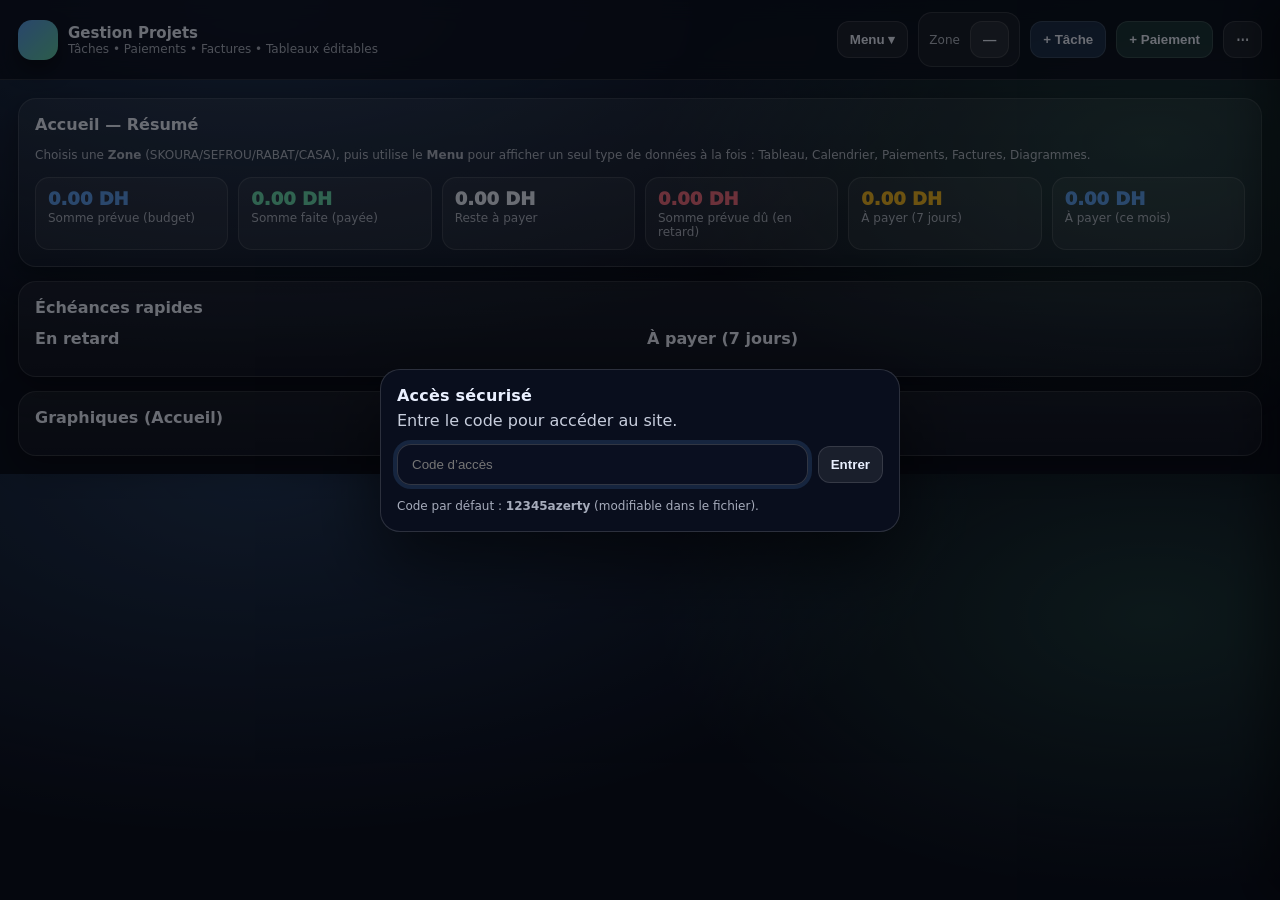
==== commit 50f1c704: "Add files via upload" ====
--- a/index.html
+++ b/index.html
@@ -489,11 +489,127 @@
   <meta name="apple-mobile-web-app-capable" content="yes">
   <meta name="apple-mobile-web-app-status-bar-style" content="black-translucent">
   <meta name="apple-mobile-web-app-title" content="Gestion Projets">
-  <link rel="apple-touch-icon" href="icons/icon-192.png">
+  <link rel="apple-touch-icon" href="icon-192.png">
   <meta name="description" content="Suite de gestion de projets/tâches (Table/Board/Timeline), budgets et paiements. Fonctionne hors-ligne (PWA).">
+
+
+<style>
+  .authOverlay{position:fixed;inset:0;background:rgba(0,0,0,.55);display:none;align-items:center;justify-content:center;z-index:9999;padding:18px;}
+  .authOverlay.show{display:flex;}
+  .authCard{width:min(520px,92vw);border:1px solid rgba(255,255,255,.14);background:rgba(10,15,30,.98);border-radius:20px;box-shadow:0 30px 70px rgba(0,0,0,.55);padding:16px;}
+  .authCard h2{margin:0 0 6px;font-size:16px;letter-spacing:.2px}
+  .authCard p{margin:0 0 14px;opacity:.85}
+  .authRow{display:flex;gap:10px;flex-wrap:wrap;align-items:center}
+  .authRow input{flex:1;min-width:220px;padding:12px 14px;border-radius:14px;border:1px solid rgba(255,255,255,.16);background:rgba(12,18,35,.65);color:rgba(234,240,255,.92);outline:none;}
+  .authMsg{margin-top:10px;opacity:.9;font-weight:800}
+  .topAuthBtn{border:1px solid rgba(255,255,255,.14);background:rgba(255,255,255,.04);padding:9px 11px;border-radius:14px;font-weight:900;cursor:pointer}
+  .updateBanner{position:fixed;left:16px;right:16px;bottom:16px;z-index:9998;display:none;}
+  .updateBanner.show{display:block;}
+  .updateInner{display:flex;align-items:center;justify-content:space-between;gap:10px;flex-wrap:wrap;border:1px solid rgba(255,255,255,.14);background:rgba(10,15,30,.95);border-radius:18px;padding:12px 14px;box-shadow:0 18px 50px rgba(0,0,0,.5);}
+  .updateInner b{font-weight:950}
+  .btnGhost{border:1px solid rgba(255,255,255,.14);background:rgba(255,255,255,.03);}
+</style>
+
+
+<style>.top-actions .nav{display:none !important;}</style>
+
+<style>
+  .zoneOverlay{position:fixed;inset:0;background:rgba(0,0,0,.55);display:none;align-items:center;justify-content:center;z-index:9999;padding:18px;}
+  .zoneOverlay.show{display:flex;}
+  .zoneCard{width:min(620px,94vw);border:1px solid rgba(255,255,255,.14);background:rgba(10,15,30,.98);border-radius:20px;box-shadow:0 30px 70px rgba(0,0,0,.55);padding:16px;}
+  .zoneGrid{display:grid;grid-template-columns:repeat(2,minmax(0,1fr));gap:10px;margin-top:10px}
+  .zoneGrid button{padding:14px;border-radius:16px;border:1px solid rgba(255,255,255,.14);background:rgba(255,255,255,.04);color:rgba(234,240,255,.95);font-weight:950;cursor:pointer}
+  .zoneGrid button:hover{background:rgba(255,255,255,.07)}
+  @media(max-width:520px){.zoneGrid{grid-template-columns:1fr}}
+</style>
+
+
+<style>/* Hide internal task view pills */ #tasks_viewbar .left{display:none !important;}</style>
+
+<style>
+/* === v5: Timeline drag & drop + handles === */
+.tlTrack{position:relative; height:18px; border:1px solid rgba(255,255,255,.10); border-radius:999px; background:rgba(255,255,255,.03); overflow:hidden}
+.tlBar{position:absolute; top:2px; height:14px; border-radius:999px; background:rgba(96,165,250,.65); border:1px solid rgba(255,255,255,.16); cursor:grab; touch-action:none}
+.tlBar:active{cursor:grabbing}
+.tlHandle{position:absolute; top:-2px; width:12px; height:18px; border-radius:999px; background:rgba(255,255,255,.18); border:1px solid rgba(255,255,255,.18); cursor:ew-resize}
+.tlHandle.left{left:-2px}
+.tlHandle.right{right:-2px}
+
+/* === v5: Week planner (Google-Calendar-ish) === */
+.wkWrap{display:flex; flex-direction:column; gap:10px}
+.wkRow{display:grid; grid-template-columns:260px 1fr; gap:10px; align-items:center}
+.wkMeta{display:flex; flex-direction:column; gap:4px}
+.wkMeta b{font-weight:950}
+.wkTrack{position:relative; height:36px; border-radius:14px; border:1px solid rgba(255,255,255,.10); background:rgba(255,255,255,.03); overflow:hidden}
+.wkGrid{position:absolute; inset:0; display:grid; grid-template-columns:repeat(7,1fr)}
+.wkGrid div{border-right:1px solid rgba(255,255,255,.08)}
+.wkGrid div:last-child{border-right:none}
+.wkBar{position:absolute; top:8px; height:20px; border-radius:12px; background:rgba(110,231,183,.65); border:1px solid rgba(255,255,255,.16); cursor:grab; touch-action:none}
+.wkBar:active{cursor:grabbing}
+.wkBar .tlHandle{height:22px; top:-1px}
+
+/* === v5: Multi-select rows === */
+tr.rowSel td{background:rgba(96,165,250,.10) !important; box-shadow: inset 0 0 0 1px rgba(96,165,250,.25)}
+tr.rowSel:hover td{background:rgba(96,165,250,.14) !important}
+
+/* === v5: Column manager modal tweaks === */
+.modal .gridForm{display:grid; grid-template-columns:1fr 1fr; gap:10px}
+.modal .gridForm .full{grid-column:1/-1}
+@media(max-width:620px){ .modal .gridForm{grid-template-columns:1fr} }
+</style>
+
+
+<style>
+/* === v6: timeline zoom + reorder indicator === */
+.tlRuler{display:flex; align-items:center; justify-content:space-between; gap:8px; margin:8px 0 10px}
+.tlTicks{flex:1; display:grid; gap:0; border:1px solid rgba(255,255,255,.10); border-radius:14px; overflow:hidden; background:rgba(255,255,255,.03)}
+.tlTick{padding:6px 8px; font-size:12px; opacity:.85; border-right:1px solid rgba(255,255,255,.08); text-align:center; white-space:nowrap}
+.tlTick:last-child{border-right:none}
+tr.dropBefore td{box-shadow: inset 0 2px 0 0 rgba(110,231,183,.65) !important;}
+tr.dropAfter td{box-shadow: inset 0 -2px 0 0 rgba(110,231,183,.65) !important;}
+</style>
 
 </head>
 <body>
+
+<div class="authOverlay" id="authOverlay" aria-hidden="true">
+  <div class="authCard">
+    <h2>Accès sécurisé</h2>
+    <p>Entre le code pour accéder au site.</p>
+    <div class="authRow">
+      <input id="authCode" type="password" placeholder="Code d’accès" autocomplete="off">
+      <button class="btn" id="btnAuth">Entrer</button>
+    </div>
+    <div class="authMsg" id="authMsg"></div>
+    <div class="note" style="margin-top:12px">
+      Code par défaut : <b>12345azerty</b> (modifiable dans le fichier).
+    </div>
+  </div>
+</div>
+
+<div class="updateBanner" id="updateBanner">
+  <div class="updateInner">
+    <div><b>Mise à jour disponible</b> — recharge pour appliquer la nouvelle version.</div>
+    <div style="display:flex;gap:8px;flex-wrap:wrap">
+      <button class="btn btnGhost" id="btnLaterUpdate">Plus tard</button>
+      <button class="btn" id="btnApplyUpdate">Recharger</button>
+    </div>
+  </div>
+</div>
+
+
+<div class="zoneOverlay" id="zoneOverlay" aria-hidden="true">
+  <div class="zoneCard">
+    <h2 style="margin:0 0 6px">Choisir une zone</h2>
+    <p class="muted" style="margin:0 0 10px">Sélectionne d'abord la zone (projet). Le site affichera les données de cette zone uniquement.</p>
+    <div class="zoneGrid" id="zoneGrid"></div>
+    <div class="note" style="margin-top:12px">
+      Tu peux changer la zone plus tard via le bouton <b>Zone</b> en haut.
+    </div>
+  </div>
+</div>
+
+
   <div class="topbar">
     <div class="topbar-inner">
       <div class="brand">
@@ -505,19 +621,47 @@
       </div>
 
       <div class="top-actions">
+        
+        <div class="dropdown" id="navDropdown">
+          <button class="btn" id="navBtn">Menu ▾</button>
+          <div class="menu" id="navMenu">
+            <button data-nav-view="home">Accueil</button>
+            <button data-nav-view="tasks" data-taskview="table">Tableau (Tâches)</button>
+            <button data-nav-view="tasks" data-taskview="board">Board</button>
+            <button data-nav-view="tasks" data-taskview="timeline">Timeline</button>
+            <button data-nav-view="calendar">Calendrier</button>
+            <div class="hr"></div>
+            <button data-nav-view="payments">Paiements</button>
+            <button data-nav-view="invoices">Factures</button>
+            <div class="hr"></div>
+            <button data-nav-view="charts">Diagrammes</button>
+            <button data-nav-view="help">Aide</button>
+          </div>
+        </div>
+
         <div class="nav" role="tablist" aria-label="Navigation">
           <button class="tab" data-view="home">Accueil</button>
           <button class="tab" data-view="tasks">Tâches</button>
+          <button class="tab" data-view="calendar">Calendrier</button>
           <button class="tab" data-view="payments">Paiements</button>
           <button class="tab" data-view="invoices">Factures</button>
           <button class="tab" data-view="charts">Diagrammes</button>
           <button class="tab" data-view="help">Aide</button>
         </div>
 
-        <div class="inline" title="Filtrer par projet (catégorie)">
+        
+        <div class="inline" title="Zone (projet)">
+          <label>Zone</label>
+          <div class="dropdown">
+            <button class="btn" id="zoneBtn">—</button>
+            <div class="menu" id="zoneMenu"></div>
+          </div>
+        </div>
+        <div class="inline" style="display:none">
           <label for="projectFilter">Projet</label>
           <select id="projectFilter"></select>
         </div>
+
 
         <button class="btn primary" id="quickAddTask">+ Tâche</button>
         <button class="btn good" id="quickAddPay">+ Paiement</button>
@@ -545,10 +689,8 @@
     <!-- HOME -->
     <section class="section active" id="view-home">
       <div class="card">
-        <h2>Accueil — Résumé & agenda</h2>
-        <p class="muted">
-          Utilisation rapide : clique sur une cellule du tableau pour <b>éditer directement</b>. Valider = <span class="kbd">Entrée</span>, annuler = <span class="kbd">Échap</span>.
-        </p>
+        <h2>Accueil — Résumé</h2>
+        <p class="muted">Choisis une <b>Zone</b> (SKOURA/SEFROU/RABAT/CASA), puis utilise le <b>Menu</b> pour afficher un seul type de données à la fois : Tableau, Calendrier, Paiements, Factures, Diagrammes.</p>
 
         <div class="kpis">
           <div class="kpi info"><div class="v money" id="k_home_planned">0.00 DH</div><div class="l">Somme prévue (budget)</div></div>
@@ -560,6 +702,36 @@
         </div>
       </div>
 
+      <div class="card" style="margin-top:14px">
+        <h2>Échéances rapides</h2>
+        <div class="grid2">
+          <div>
+            <h2 style="margin-top:0">En retard</h2>
+            <div id="listOverdue"></div>
+          </div>
+          <div>
+            <h2 style="margin-top:0">À payer (7 jours)</h2>
+            <div id="listDue7"></div>
+          </div>
+        </div>
+      </div>
+
+
+
+      <div class="card" style="margin-top:14px">
+        <h2>Graphiques (Accueil)</h2>
+        <div class="canvasWrap">
+          <div>
+    </section>
+
+    <!-- TASKS -->
+
+    <!-- CALENDAR -->
+    <section class="section" id="view-calendar">
+      <div class="card">
+        <h2>Calendrier — agenda & paiements</h2>
+        <p class="muted">Clique sur un jour pour voir le détail (à droite). Tu peux basculer Mois/Semaine.</p>
+      </div>
       <div class="calWrap" style="margin-top:14px">
         <div class="card">
           <div class="calHeader">
@@ -592,37 +764,10 @@
           <div class="muted" id="dayPanelSubtitle">Sélectionne une date dans le calendrier.</div>
           <div id="dayPanelList"></div>
 
-          <div class="hr"></div>
-          <h2>Listes rapides</h2>
-          <div class="grid2">
-            <div>
-              <h2 style="margin-top:0">En retard</h2>
-              <div id="listOverdue"></div>
-            </div>
-            <div>
-              <h2 style="margin-top:0">À payer (7 jours)</h2>
-              <div id="listDue7"></div>
-            </div>
-          </div>
-        </div>
-      </div>
-
-      <div class="card" style="margin-top:14px">
-        <h2>Graphiques (Accueil)</h2>
-        <div class="canvasWrap">
-          <div>
-            <canvas id="c_home_donut"></canvas>
-            <div class="legend" id="c_home_donut_legend"></div>
-          </div>
-          <div>
-            <canvas id="c_home_cashflow"></canvas>
-            <div class="legend" id="c_home_cashflow_legend"></div>
-          </div>
         </div>
       </div>
     </section>
 
-    <!-- TASKS -->
     <section class="section" id="view-tasks">
       <div class="grid">
         <div class="card">
@@ -750,12 +895,19 @@
               <span class="pill" data-taskview="timeline">Timeline</span>
               <span class="chip" id="tasks_scope_chip">—</span>
             </div>
-            <div class="right">
+            <div class="right"><button class="topAuthBtn" id="btnLogout" title="Déconnexion">🔒 Déconnexion</button>
               <input id="t_search" class="inputSmall" placeholder="Rechercher (activité, responsable, tags…)" />
               <select id="t_filter_priority" class="inputSmall" style="min-width:170px"></select>
+              <select id="tl_zoom" class="inputSmall" style="min-width:160px; display:none"></select>
+              <button class="btn btnGhost" id="btnCols">Colonnes</button>
               <button class="btn btnGhost" id="btn_task_new_view">Sauver vue</button>
               <select id="t_saved_views" class="inputSmall" style="min-width:220px"></select>
               <button class="btn" id="btn_task_open_drawer">Détails</button>
+
+              <button class="btn btnGhost" id="btnExport">Exporter JSON</button>
+              <button class="btn btnGhost" id="btnImport">Importer JSON</button>
+              <input type="file" id="importFile" accept="application/json" style="display:none" />
+
             </div>
           </div>
 
@@ -765,35 +917,10 @@
 <div class="tablewrap">
           <table>
             <thead>
-              <tr>
-                <th>Fait</th>
-                <th>Projet</th>
-                <th>Activité</th>
-                <th>Début</th>
-                <th>Fin</th>
-                <th>Durée</th>
-                <th>Responsable</th>
-                <th>Statut</th><th>Priorité</th><th>Tags</th><th>Progress</th>
-                <th>Budget</th>
-                <th>Planifié</th>
-                <th>Payé</th>
-                <th>Reste</th>
-                <th>Prochaine échéance</th>
-                <th>Actions</th>
-              </tr>
+              <tr id="t_head_row"></tr>
             </thead>
             <tbody id="t_body"></tbody>
-            <tfoot>
-              <tr>
-                <td colspan="11">TOTAL (projet)</td>
-                <td class="money" id="t_foot_budget">0.00 DH</td>
-                <td class="money" id="t_foot_planned">0.00 DH</td>
-                <td class="money" id="t_foot_paid">0.00 DH</td>
-                <td class="money" id="t_foot_remain">0.00 DH</td>
-                <td id="t_foot_meta">—</td>
-                <td>—</td>
-              </tr>
-            </tfoot>
+            <tfoot><tr id="t_foot_row"></tr></tfoot>
           </table>
         </div>
         <p class="muted">Clique sur une cellule (Projet/Activité/Dates/Responsable/Statut/Budget) pour éditer.</p>
@@ -1510,12 +1637,109 @@
     }
 
     // Spreadsheet mode (Excel-like): focus cells, arrows, Enter/F2 to edit, typing to edit immediately
-    function applySpreadsheetMode(tbody){
+    
+    // Commit a raw value directly into a td[data-edit] (used for paste like Excel)
+    function commitCellFromTd(td, raw){
+      const spec = td?.getAttribute("data-edit");
+      if(!spec) return;
+      const parts = spec.split(".");
+      const kind = parts[0];
+      const field = parts[1];
+      const sub = parts.slice(2).join(".");
+      const tr = td.closest("tr[data-id]");
+      const id = tr?.getAttribute("data-id");
+      if(!id) return;
+
+      const val = String(raw ?? "").trim();
+
+      function setTaskField(t){
+        if(field === 'custom'){
+          ensureCustomCols();
+          const colId = sub;
+          t.custom = t.custom || {};
+          t.custom[colId] = val;
+          return true;
+        }
+
+        if(field === "project"){ t.project = PROJECTS.includes(val) ? val : val; return true; }
+        if(field === "act"){ t.act = val; return true; }
+        if(field === "owner"){ t.owner = val; return true; }
+        if(field === "status"){ t.status = TASK_STATUSES.includes(val) ? val : val; t.done = (t.status==="Terminée"); if(t.done) t.progress=100; return true; }
+        if(field === "priority"){ t.priority = PRIORITIES.includes(val) ? val : val; return true; }
+        if(field === "tags"){ t.tags = val ? val.split(",").map(x=>x.trim()).filter(Boolean) : []; return true; }
+        if(field === "progress"){ t.progress = clamp(asNum(val),0,100); if(t.progress===100) t.status="Terminée"; return true; }
+        if(field === "cost"){ t.cost = Math.max(0, asNum(val)); return true; }
+        if(field === "desc"){ t.desc = val; return true; }
+        if(field === "start" || field === "end"){
+          const nd = parseDT(val);
+          if(!nd) throw new Error("Date invalide");
+          t[field] = nd.toISOString();
+          const s = parseDT(t.start), e = parseDT(t.end);
+          if(s && e && e < s) throw new Error("Fin < Début");
+          return true;
+        }
+        return false;
+      }
+
+      function setPayField(p){
+        if(field === "dueDate" || field === "paidDate"){ p[field] = val || ""; return true; }
+        if(field === "planned" || field === "paid"){
+          p[field] = Math.max(0, asNum(val));
+          p.paid = Math.min(asNum(p.planned), asNum(p.paid));
+          const st = payStatus(p);
+          if(st.label === "Payé" && !p.paidDate) p.paidDate = todayKey();
+          return true;
+        }
+        p[field] = val;
+        return true;
+      }
+
+      function setInvField(inv){
+        if(field === "project"){ inv.project = PROJECTS.includes(val) ? val : val; return true; }
+        if(field === "issueDate" || field === "dueDate" || field === "paidDate"){ inv[field] = val || ""; return true; }
+        if(field === "amount" || field === "paid"){
+          inv[field] = Math.max(0, asNum(val));
+          inv.paid = Math.min(asNum(inv.amount), asNum(inv.paid));
+          const st = invoiceStatus(inv);
+          if(st.label === "Payée" && !inv.paidDate) inv.paidDate = todayKey();
+          return true;
+        }
+        inv[field] = val;
+        return true;
+      }
+
+      if(kind === "task"){
+        ensureCustomCols();
+        const t = DB.tasks.find(x=>x.id===id); if(!t) return;
+        const ok = setTaskField(t); if(!ok) return;
+        save(); renderTasks(); if(DB.settings.view==="calendar") renderCalendarView(); if(DB.settings.view==="home") renderHome();
+        return;
+      }
+      if(kind === "pay"){
+        const p = DB.payments.find(x=>x.id===id); if(!p) return;
+        setPayField(p);
+        save(); renderPayments(); if(DB.settings.view==="calendar") renderCalendarView(); if(DB.settings.view==="home") renderHome();
+        return;
+      }
+      if(kind === "inv"){
+        const inv = DB.invoices.find(x=>x.id===id); if(!inv) return;
+        setInvField(inv);
+        save(); renderInvoices();
+        return;
+      }
+    }
+
+function applySpreadsheetMode(tbody){
       if(!tbody) return;
       // make editable cells focusable
-      tbody.querySelectorAll("td[data-edit]").forEach(td=>{
-        td.tabIndex = 0;
-      });
+      tbody.querySelectorAll("td[data-edit]").forEach(td=>{ td.tabIndex = 0; });
+
+      // Bind listeners once
+      if(tbody.dataset.sheetBound === "1") return;
+      tbody.dataset.sheetBound = "1";
+
+      // make editable cells focusable
+
 
       tbody.addEventListener("focusin", (e)=>{
         const td = e.target.closest("td[data-edit]");
@@ -1524,7 +1748,55 @@
         td.classList.add("cellFocus");
       });
 
-      tbody.addEventListener("click", (e)=>{
+      
+      // Copy focused cell value
+      tbody.addEventListener("copy", (e)=>{
+        const td = document.activeElement?.closest?.("td[data-edit]");
+        if(!td) return;
+        const txt = td.innerText?.trim?.() ?? "";
+        e.clipboardData.setData("text/plain", txt);
+        e.preventDefault();
+      });
+
+      // Paste: supports multi-cells (tab/newline) like Excel
+      tbody.addEventListener("paste", (e)=>{
+        const td0 = document.activeElement?.closest?.("td[data-edit]");
+        if(!td0 || activeEditor) return;
+        const text = e.clipboardData.getData("text/plain");
+        if(!text) return;
+        e.preventDefault();
+
+        const rows = Array.from(tbody.querySelectorAll("tr"));
+        const r0 = rows.indexOf(td0.parentElement);
+        const c0 = td0.cellIndex;
+
+        const grid = text.replace(/\r/g,"").split("\n").filter((_,i,arr)=> !(i===arr.length-1 && arr[i]===""))
+          .map(line => line.split("\t"));
+
+        function editableCellAt(rIndex, cellIndex){
+          const r = rows[rIndex]; if(!r) return null;
+          const cells = Array.from(r.cells);
+          // try same cellIndex; if not editable, search right
+          for(let cc = cellIndex; cc < cells.length; cc++){
+            if(cells[cc]?.hasAttribute?.("data-edit")) return cells[cc];
+          }
+          // search left
+          for(let cc = cellIndex-1; cc >= 0; cc--){
+            if(cells[cc]?.hasAttribute?.("data-edit")) return cells[cc];
+          }
+          return null;
+        }
+
+        for(let rr=0; rr<grid.length; rr++){
+          for(let cc=0; cc<grid[rr].length; cc++){
+            const td = editableCellAt(r0+rr, c0+cc);
+            if(!td) continue;
+            try{ commitCellFromTd(td, grid[rr][cc]); }catch(err){ toast("Erreur collage: " + err.message); }
+          }
+        }
+      });
+
+tbody.addEventListener("click", (e)=>{
         const td = e.target.closest("td[data-edit]");
         if(td) td.focus();
       }, true);
@@ -1590,7 +1862,10 @@
     function openEditorFromTd(td, prefillChar){
       const spec = td.getAttribute("data-edit");
       if(!spec) return;
-      const [kind, field] = spec.split(".");
+      const parts = spec.split(".");
+      const kind = parts[0];
+      const field = parts[1];
+      const sub = parts.slice(2).join(".");
       const tr = td.closest("tr[data-id]");
       const id = tr?.getAttribute("data-id");
       if(!id) return;
@@ -1598,6 +1873,50 @@
       if(kind === "task"){
         const t = DB.tasks.find(x=>x.id===id);
         if(!t) return;
+
+        // Custom columns
+        if(field === "custom"){
+          const colId = sub;
+          const col = customCols().find(c=>c.id===colId);
+          if(!col) return;
+          const cur = (t.custom||{})[colId] ?? "";
+          if(col.type === "select"){
+            startEdit(td, {
+              type:"select",
+              value: cur,
+              selectOptions: [{value:"",label:"—"}].concat((col.options||[]).map(o=>({value:o,label:o}))),
+              prefill: prefillChar || "",
+              onCommit:(val)=>{ t.custom = t.custom||{}; t.custom[colId] = val; save(); renderTasks(); }
+            });
+            return;
+          }
+          if(col.type === "date"){
+            startEdit(td, {
+              type:"date",
+              value: cur,
+              prefill: prefillChar || "",
+              onCommit:(val)=>{ t.custom = t.custom||{}; t.custom[colId] = val; save(); renderTasks(); }
+            });
+            return;
+          }
+          if(col.type === "number"){
+            startEdit(td, {
+              type:"number",
+              value: cur,
+              prefill: prefillChar || "",
+              onCommit:(val)=>{ t.custom = t.custom||{}; t.custom[colId] = String(asNum(val)); save(); renderTasks(); }
+            });
+            return;
+          }
+          // text
+          startEdit(td, {
+            type:"text",
+            value: cur,
+            prefill: prefillChar || "",
+            onCommit:(val)=>{ t.custom = t.custom||{}; t.custom[colId] = val; save(); renderTasks(); }
+          });
+          return;
+        }
 
         if(field === "project"){
           startEdit(td, {
@@ -1780,10 +2099,10 @@
       DB.settings.project = v;
       save();
     }
-    function projectFilter(){ return DB.settings.project || "__all__"; }
+    function projectFilter(){ return DB.settings.project || PROJECTS[0]; }
     function scopedTasks(){
       const p = projectFilter();
-      return (p === "__all__") ? DB.tasks : DB.tasks.filter(t=>t.project===p);
+      return DB.tasks.filter(t=>t.project===p);
     }
     function tasksById(){
       const m = new Map();
@@ -1792,7 +2111,7 @@
     }
     function scopedPayments(){
       const p = projectFilter();
-      if(p === "__all__") return DB.payments.slice();
+      
       const byId = tasksById();
       return DB.payments.filter(pay => (byId.get(pay.taskId)?.project) === p);
     }
@@ -1817,6 +2136,19 @@
       document.querySelectorAll(".section").forEach(s=>s.classList.remove("active"));
       $("view-"+view).classList.add("active");
       document.querySelectorAll(".tab").forEach(b=> b.classList.toggle("active", b.getAttribute("data-view")===view));
+      // Update menu label
+      const navBtn = document.getElementById("navBtn");
+      if(navBtn){
+        const labels = {home:"Accueil",calendar:"Calendrier",payments:"Paiements",invoices:"Factures",charts:"Diagrammes",help:"Aide"};
+        if(view==="tasks"){
+          const tv = (DB.settings.taskView||"table");
+          const tlabels = {table:"Tableau (Tâches)",board:"Board",timeline:"Timeline"};
+          navBtn.textContent = (tlabels[tv]||"Tâches") + " ▾";
+        }else{
+          navBtn.textContent = (labels[view]||view) + " ▾";
+        }
+      }
+      closeNavMenu();
       closeMenu();
 
       // render visible
@@ -1825,19 +2157,39 @@
       if(view === "payments") renderPayments();
       if(view === "invoices") renderInvoices();
       if(view === "charts") renderCharts();
+      if(view === "calendar") renderCalendarView();
       // help no render
     }
 
     document.querySelectorAll(".tab").forEach(btn=>{
       btn.addEventListener("click", ()=> setView(btn.getAttribute("data-view")));
     });
+
+    // =========================
+    // Navigation menu (dropdown)
+    // =========================
+    const navBtn = document.getElementById("navBtn");
+    const navMenu = document.getElementById("navMenu");
+    function closeNavMenu(){ try{ navMenu && navMenu.classList.remove("open"); }catch(e){} }
+    if(navBtn && navMenu){
+      navBtn.addEventListener("click", (e)=>{ e.stopPropagation(); navMenu.classList.toggle("open"); });
+      document.addEventListener("click", ()=> closeNavMenu());
+      navMenu.addEventListener("click", (e)=> e.stopPropagation());
+      document.querySelectorAll("[data-nav-view]").forEach(b=>{
+        b.addEventListener("click", ()=>{
+          const tv = b.getAttribute("data-taskview");
+          if(tv){ try{ setTaskView(tv); }catch(e){} }
+          closeNavMenu();
+          setView(b.getAttribute("data-nav-view"));
+        });
+      });
+    }
 
     // =========================
     // Project selectors
     // =========================
     function initProjectSelectors(){
       $("projectFilter").innerHTML =
-        `<option value="__all__">Tous</option>` +
         PROJECTS.map(p=>`<option value="${p}">${p}</option>`).join("");
 
       $("t_project").innerHTML = PROJECTS.map(p=>`<option value="${p}">${p}</option>`).join("");
@@ -1911,7 +2263,681 @@
         DB = obj;
         DB.settings = DB.settings || {view:"home", project:"__all__", calYM: monthKey(new Date()), calSelected: todayKey()};
         save();
-        initProjectSelectors();
+    
+
+    // =========================
+    // v5: Custom columns (Notion-like) + Multi-select rows + Timeline drag + Week planner
+    // =========================
+    const CUSTOM_TYPES = ["text","select","date","number"];
+
+    function ensureCustomCols(){
+      DB.settings = DB.settings || {};
+      if(!DB.settings.customColsByProject || typeof DB.settings.customColsByProject!=="object"){
+        DB.settings.customColsByProject = {};
+      }
+      const p = projectFilter();
+      // Backward compat: if old customCols exists and no template for current project, seed it
+      if(!Array.isArray(DB.settings.customCols)) DB.settings.customCols = [];
+      if(!Array.isArray(DB.settings.customColsByProject[p])){
+        DB.settings.customColsByProject[p] = JSON.parse(JSON.stringify(DB.settings.customCols || []));
+      }
+      // Alias: active template for current zone
+      DB.settings.customCols = DB.settings.customColsByProject[p];
+
+      if(!Array.isArray(DB.settings.customCols)) DB.settings.customCols = [];
+      // normalize
+      DB.settings.customCols = DB.settings.customCols.map(c=>{
+        const id = c.id || ("col_" + uid());
+        const name = String(c.name||"Colonne").trim() || "Colonne";
+        const type = CUSTOM_TYPES.includes(c.type) ? c.type : "text";
+        const options = Array.isArray(c.options) ? c.options : (String(c.options||"").split(",").map(s=>s.trim()).filter(Boolean));
+        return {id, name, type, options};
+      });
+      // write back to template
+      DB.settings.customColsByProject[p] = DB.settings.customCols;
+
+      // ensure tasks have custom dict
+      DB.tasks.forEach(t=>{ if(!t.custom || typeof t.custom!=="object") t.custom = {}; });
+    });
+      // ensure tasks have custom dict
+      DB.tasks.forEach(t=>{ if(!t.custom || typeof t.custom!=="object") t.custom = {}; });
+    }
+
+    function customCols(){ ensureCustomCols(); return DB.settings.customCols; }
+
+    function fmtCustom(col, val){
+      if(val==null || val==="") return "—";
+      if(col.type==="number") return String(asNum(val));
+      if(col.type==="date"){
+        // accept yyyy-mm-dd or ISO
+        const d = parseDT(val) || parseDateOnly(val);
+        return d ? fmtDate(d) : String(val);
+      }
+      return String(val);
+    }
+
+    function renderTaskCustomTds(t){
+      const cols = customCols();
+      if(!cols.length) return "";
+      return cols.map(col=>{
+        const v = t.custom ? t.custom[col.id] : "";
+        return `<td data-edit="task.custom.${col.id}">${escapeHtml(fmtCustom(col, v))}</td>`;
+      }).join("");
+    }
+
+    function renderTaskTableHeaderFooter(){
+      const cols = customCols();
+
+      const head = $("t_head_row");
+      if(head){
+        const ths = [
+          "<th>Fait</th>",
+          "<th>Projet</th>",
+          "<th>Activité</th>",
+          "<th>Début</th>",
+          "<th>Fin</th>",
+          "<th>Durée</th>",
+          "<th>Responsable</th>",
+          "<th>Statut</th>",
+          "<th>Priorité</th>",
+          "<th>Tags</th>",
+          "<th>Progress</th>",
+          ...cols.map(c=>`<th title="${escapeHtml(c.type)}">${escapeHtml(c.name)}</th>`),
+          "<th>Budget</th>",
+          "<th>Planifié</th>",
+          "<th>Payé</th>",
+          "<th>% Payé</th>",
+          "<th>Reste (Budget)</th>",
+          "<th>Reste (Planifié)</th>",
+          "<th>Prochaine échéance</th>",
+          "<th>Actions</th>"
+        ];
+        head.innerHTML = "<tr>" + ths.join("") + "</tr>";
+      }
+
+      const foot = $("t_foot_row");
+      if(foot){
+        const blanks = cols.map(_=>"<td></td>").join("");
+        foot.innerHTML = `
+          <td colspan="11">TOTAL (projet)</td>
+          ${blanks}
+          <td class="money" id="t_foot_budget">0.00 DH</td>
+          <td class="money" id="t_foot_planned">0.00 DH</td>
+          <td class="money" id="t_foot_paid">0.00 DH</td>
+          <td id="t_foot_paid_pct">0%</td>
+          <td class="money" id="t_foot_remain_budget">0.00 DH</td>
+          <td class="money" id="t_foot_remain_planned">0.00 DH</td>
+          <td id="t_foot_meta">—</td>
+          <td>—</td>
+        `;
+      }
+    }
+
+    // Column Manager Modal
+    function openColModal(){
+      ensureCustomCols();
+      const ov = $("colModalOverlay");
+      if(!ov) return;
+      ov.classList.add("show");
+      ov.setAttribute("aria-hidden","false");
+      $("colName").value = "";
+      $("colOptions").value = "";
+      $("colType").value = "text";
+      $("colOptionsWrap").style.display = "none";
+      // label + targets
+      const p = projectFilter();
+      $('colZoneLabel').textContent = p;
+      if($('colCopyTarget')){
+        $('colCopyTarget').innerHTML = PROJECTS.map(x=>`<option value="${x}">${x}</option>`).join('');
+        $('colCopyTarget').value = PROJECTS.find(x=>x!==p) || p;
+      }
+      renderColList();
+    }
+    function closeColModal(){
+      const ov = $("colModalOverlay");
+      if(!ov) return;
+      ov.classList.remove("show");
+      ov.setAttribute("aria-hidden","true");
+    }
+    function renderColList(){
+      const el = $("colList"); if(!el) return;
+      const cols = customCols();
+      if(!cols.length){
+        el.innerHTML = `<div class="mutedSmall">Aucune colonne personnalisée. Ajoute-en une ci-dessus.</div>`;
+        return;
+      }
+      el.innerHTML = cols.map(c=>`
+        <div class="lineMini" data-id="${c.id}">
+          <div style="flex:1">
+            <div><b>${escapeHtml(c.name)}</b> <span class="tag">${escapeHtml(c.type)}</span></div>
+            ${c.type==="select" ? `<div class="mutedSmall">Options: ${escapeHtml((c.options||[]).join(", ")||"—")}</div>` : ``}
+          </div>
+          <button class="btn btnGhost" data-action="edit">Modifier</button>
+          <button class="btn danger" data-action="del">Supprimer</button>
+        </div>
+      `).join("");
+      el.querySelectorAll("[data-action]").forEach(btn=>{
+        btn.addEventListener("click", ()=>{
+          const row = btn.closest("[data-id]");
+          const id = row.getAttribute("data-id");
+          const action = btn.getAttribute("data-action");
+          if(action==="del"){
+            DB.settings.customCols = DB.settings.customCols.filter(x=>x.id!==id);
+            // remove values
+            DB.tasks.forEach(t=>{ if(t.custom) delete t.custom[id]; });
+            save();
+            renderColList();
+            renderTasks();
+            toast("Colonne supprimée.");
+          }
+          if(action==="edit"){
+            const c = DB.settings.customCols.find(x=>x.id===id);
+            if(!c) return;
+            $("colName").value = c.name;
+            $("colType").value = c.type;
+            $("colOptions").value = (c.options||[]).join(", ");
+            $("colOptionsWrap").style.display = (c.type==="select") ? "" : "none";
+            // next add overwrites
+            $("btnAddCol").textContent = "Enregistrer";
+            $("btnAddCol").dataset.editing = id;
+          }
+        });
+      });
+    }
+
+    function upsertColumn(){
+      const name = String($("colName").value||"").trim();
+      const type = String($("colType").value||"text");
+      const options = String($("colOptions").value||"").split(",").map(s=>s.trim()).filter(Boolean);
+      if(!name){ toast("Nom de colonne requis."); return; }
+      if(!CUSTOM_TYPES.includes(type)){ toast("Type invalide."); return; }
+
+      const editing = $("btnAddCol").dataset.editing;
+      if(editing){
+        const c = DB.settings.customCols.find(x=>x.id===editing);
+        if(!c) return;
+        c.name = name;
+        c.type = type;
+        c.options = (type==="select") ? options : [];
+        save();
+        $("btnAddCol").textContent = "Ajouter";
+        delete $("btnAddCol").dataset.editing;
+        $("colName").value = "";
+        $("colOptions").value = "";
+        $("colType").value = "text";
+        $("colOptionsWrap").style.display = "none";
+        renderColList();
+        renderTasks();
+        toast("Colonne modifiée.");
+        return;
+      }
+
+      const id = "col_" + uid();
+      DB.settings.customCols.push({id, name, type, options: (type==="select")?options:[]});
+      save();
+      $("colName").value = "";
+      $("colOptions").value = "";
+      $("colType").value = "text";
+      $("colOptionsWrap").style.display = "none";
+      renderColList();
+      renderTasks();
+      toast("Colonne ajoutée.");
+    }
+
+    // Multi-selection (tasks)
+    let selectedTaskIds = new Set();
+    let lastSelTaskId = null;
+
+    function clearTaskSelection(){
+      selectedTaskIds.clear();
+      updateTaskSelectionUI();
+    }
+    function updateTaskSelectionUI(){
+      const rows = document.querySelectorAll("#t_body tr[data-id]");
+      rows.forEach(r=>{
+        const id = r.getAttribute("data-id");
+        r.classList.toggle("rowSel", selectedTaskIds.has(id));
+      });
+      const n = selectedTaskIds.size;
+      const meta = $("t_foot_meta");
+      if(meta && n>1) meta.textContent = `${n} lignes sélectionnées`;
+    }
+    function setTaskSelectionSingle(id){
+      selectedTaskIds = new Set([id]);
+      lastSelTaskId = id;
+      updateTaskSelectionUI();
+    }
+    function toggleTaskSelection(id){
+      if(selectedTaskIds.has(id)) selectedTaskIds.delete(id);
+      else selectedTaskIds.add(id);
+      lastSelTaskId = id;
+      updateTaskSelectionUI();
+    }
+    function rangeSelectTasks(toId){
+      const rows = Array.from(document.querySelectorAll("#t_body tr[data-id]"));
+      const ids = rows.map(r=>r.getAttribute("data-id"));
+      const a = ids.indexOf(lastSelTaskId);
+      const b = ids.indexOf(toId);
+      if(a<0 || b<0){ setTaskSelectionSingle(toId); return; }
+      const [s,e] = a<b ? [a,b] : [b,a];
+      for(let i=s;i<=e;i++) selectedTaskIds.add(ids[i]);
+      lastSelTaskId = toId;
+      updateTaskSelectionUI();
+    }
+    function selectedTasksList(){
+      const ids = Array.from(selectedTaskIds);
+      return ids.map(id=>DB.tasks.find(t=>t.id===id)).filter(Boolean);
+    }
+
+    function tasksToTSV(tasks){
+      const cols = customCols();
+      const headers = ["Projet","Activité","Début","Fin","Responsable","Statut","Priorité","Tags","Progress","Budget", ...cols.map(c=>c.name)];
+      const rows = tasks.map(t=>{
+        const s = parseDT(t.start); const e = parseDT(t.end);
+        const base = [
+          t.project||"",
+          t.act||"",
+          s?fmtDT(s):"",
+          e?fmtDT(e):"",
+          t.owner||"",
+          t.status||"",
+          t.priority||"",
+          (t.tags||[]).join(", "),
+          String(clamp(asNum(t.progress),0,100)),
+          String(asNum(t.cost))
+        ];
+        const cvals = cols.map(c=> String((t.custom||{})[c.id] ?? ""));
+        return [...base, ...cvals].map(x=>String(x).replace(/\t/g," ").replace(/\n/g," ")).join("\t");
+      });
+      return headers.join("\t") + "\n" + rows.join("\n");
+    }
+
+    async function copySelectedTaskRows(){
+      const tasks = selectedTasksList();
+      if(!tasks.length){ toast("Aucune ligne sélectionnée."); return; }
+      const text = tasksToTSV(tasks);
+      try{
+        await navigator.clipboard.writeText(text);
+        toast("Lignes copiées ✅");
+      }catch(e){
+        // fallback
+        const ta = document.createElement("textarea");
+        ta.value = text;
+        document.body.appendChild(ta);
+        ta.select();
+        document.execCommand("copy");
+        ta.remove();
+        toast("Lignes copiées ✅");
+      }
+    }
+
+    function parseTSV(text){
+      const lines = text.replace(/\r/g,"").split("\n").filter((l,i,arr)=>!(i===arr.length-1 && l===""));
+      if(!lines.length) return {headers:[], rows:[]};
+      const headers = lines[0].split("\t");
+      const rows = lines.slice(1).map(l=>l.split("\t"));
+      return {headers, rows};
+    }
+
+    function pasteTaskRowsFromTSV(text){
+      const {headers, rows} = parseTSV(text);
+      if(!rows.length){ toast("Rien à coller."); return; }
+
+      // Map header -> field
+      const cols = customCols();
+      const customNameToId = new Map(cols.map(c=>[c.name.toLowerCase(), c.id]));
+      function h(name){ return headers.findIndex(x=>String(x||"").trim().toLowerCase()===name.toLowerCase()); }
+
+      const idx = {
+        project: h("Projet"),
+        act: h("Activité"),
+        start: h("Début"),
+        end: h("Fin"),
+        owner: h("Responsable"),
+        status: h("Statut"),
+        priority: h("Priorité"),
+        tags: h("Tags"),
+        progress: h("Progress"),
+        cost: h("Budget")
+      };
+
+      // If no headers (pasted without header), assume fixed order
+      const noHeader = idx.project === -1 && headers.length>0 && rows[0].length>=3 && headers.length>0;
+      const fixedOrder = ["project","act","start","end","owner","status","priority","tags","progress","cost"];
+
+      let created = 0;
+      for(const r of rows){
+        const t = newTask();
+        // copy base
+        function getVal(key){
+          if(noHeader){
+            const k = fixedOrder.indexOf(key);
+            return r[k] ?? "";
+          }
+          const j = idx[key];
+          return j>=0 ? (r[j] ?? "") : "";
+        }
+        t.project = (getVal("project")||projectFilter()||PROJECTS[0]).trim() || (projectFilter()||PROJECTS[0]);
+        t.act = String(getVal("act")||"").trim();
+        const s = parseDT(getVal("start"));
+        const e = parseDT(getVal("end"));
+        if(s) t.start = s.toISOString();
+        if(e) t.end = e.toISOString();
+        t.owner = String(getVal("owner")||"").trim();
+        t.status = String(getVal("status")||"").trim() || "À faire";
+        t.priority = String(getVal("priority")||"").trim();
+        t.tags = String(getVal("tags")||"").split(",").map(x=>x.trim()).filter(Boolean);
+        t.progress = clamp(asNum(getVal("progress")),0,100);
+        t.done = (t.status==="Terminée") || t.progress===100;
+        t.cost = Math.max(0, asNum(getVal("cost")));
+
+        // custom by header name
+        t.custom = {};
+        headers.forEach((hn, j)=>{
+          const key = String(hn||"").trim().toLowerCase();
+          const cid = customNameToId.get(key);
+          if(cid){
+            t.custom[cid] = (r[j] ?? "").trim();
+          }
+        });
+
+        DB.tasks.push(t);
+        created++;
+      }
+      save();
+      renderTasks();
+      toast(`${created} tâche(s) collée(s) ✅`);
+    }
+
+    // Timeline drag & resize
+    function bindTimelineInteractions(el, minD, spanDays){
+      const tracks = Array.from(el.querySelectorAll(".tlTrack"));
+      if(!tracks.length) return;
+
+      function dayDeltaFromDx(dx, trackW){
+        const frac = dx / Math.max(1, trackW);
+        return Math.round(frac * spanDays);
+      }
+
+      el.querySelectorAll(".tlBar").forEach(bar=>{
+        if(bar.dataset.bound==="1") return;
+        bar.dataset.bound="1";
+
+        const row = bar.closest(".tlRow");
+        const id = row?.getAttribute("data-id");
+        if(!id) return;
+
+        let mode = "move"; // move | left | right
+        let start0=null, end0=null, x0=0, trackRect=null;
+
+        function pointerDown(ev){
+          ev.preventDefault();
+          const h = ev.target.closest(".tlHandle");
+          if(h){
+            mode = h.classList.contains("left") ? "left" : "right";
+          }else{
+            mode = "move";
+          }
+          const t = DB.tasks.find(x=>x.id===id);
+          if(!t) return;
+          start0 = parseDT(t.start);
+          end0 = parseDT(t.end);
+          if(!start0 || !end0) return;
+
+          x0 = ev.clientX;
+          trackRect = bar.parentElement.getBoundingClientRect();
+
+          bar.setPointerCapture(ev.pointerId);
+        }
+
+        function pointerMove(ev){
+          if(start0==null || end0==null || !trackRect) return;
+          const dx = ev.clientX - x0;
+          const dd = dayDeltaFromDx(dx, trackRect.width);
+          if(dd===0) return;
+
+          let ns = new Date(start0), ne = new Date(end0);
+          if(mode==="move"){
+            ns.setDate(ns.getDate()+dd);
+            ne.setDate(ne.getDate()+dd);
+          }else if(mode==="left"){
+            ns.setDate(ns.getDate()+dd);
+            if(ns >= ne) ns = new Date(ne.getTime() - 3600000);
+          }else if(mode==="right"){
+            ne.setDate(ne.getDate()+dd);
+            if(ne <= ns) ne = new Date(ns.getTime() + 3600000);
+          }
+
+          // update style preview using minD and spanDays
+          const left = clamp(((ns.getTime()-minD.getTime())/86400000)/spanDays*100, 0, 100);
+          const width = clamp(((ne.getTime()-ns.getTime())/86400000)/spanDays*100, 0.5, 100);
+          bar.style.left = left + "%";
+          bar.style.width = width + "%";
+          bar.title = `${toShortDT(ns)} → ${toShortDT(ne)}`;
+          bar.dataset.previewStart = ns.toISOString();
+          bar.dataset.previewEnd = ne.toISOString();
+        }
+
+        function pointerUp(ev){
+          if(!bar.dataset.previewStart || !bar.dataset.previewEnd) { start0=null; end0=null; trackRect=null; return; }
+          const t = DB.tasks.find(x=>x.id===id);
+          if(!t) return;
+          t.start = bar.dataset.previewStart;
+          t.end = bar.dataset.previewEnd;
+          delete bar.dataset.previewStart;
+          delete bar.dataset.previewEnd;
+          save();
+          toast("Timeline mise à jour ✅");
+          renderTasks(); // will refresh timeline too
+          start0=null; end0=null; trackRect=null;
+        }
+
+        bar.addEventListener("pointerdown", pointerDown);
+        bar.addEventListener("pointermove", pointerMove);
+        bar.addEventListener("pointerup", pointerUp);
+        bar.addEventListener("pointercancel", pointerUp);
+        bar.addEventListener("dblclick", ()=> openTaskDrawer(id));
+      });
+    }
+
+    // Week planner: bars across days (move/resize horizontally)
+    function renderCalendarWeekPlanner(monDate){
+      const mon = new Date(monDate);
+      const days = Array.from({length:7}, (_,i)=>{ const d=new Date(mon); d.setDate(mon.getDate()+i); return d; });
+      const day0 = days[0];
+      const day7 = new Date(day0); day7.setDate(day0.getDate()+7);
+
+      // tasks overlapping the week (use start/end)
+      const list = scopedTasks().filter(t=>{
+        const s = parseDT(t.start), e = parseDT(t.end);
+        if(!s || !e) return false;
+        return e > day0 && s < day7;
+      }).sort((a,b)=>(a.owner||"").localeCompare(b.owner||"") || (parseDT(a.start)?.getTime()||0)-(parseDT(b.start)?.getTime()||0));
+
+      if(!list.length){
+        $("calGrid").innerHTML = `<div class="muted">Aucune tâche sur cette semaine.</div>`;
+        return;
+      }
+
+      const cols = customCols(); // available for display maybe later
+      const wrap = document.createElement("div");
+      wrap.className = "wkWrap";
+
+      for(const t of list){
+        const s = parseDT(t.start), e = parseDT(t.end);
+        const sClamped = new Date(Math.max(s.getTime(), day0.getTime()));
+        const eClamped = new Date(Math.min(e.getTime(), day7.getTime()));
+
+        const leftDays = (sClamped.getTime()-day0.getTime())/86400000;
+        const widthDays = Math.max(0.2, (eClamped.getTime()-sClamped.getTime())/86400000);
+
+        const ownerCol = colorForKey(t.owner||"");
+        const stCol = taskStatusColor(t.status);
+
+        const row = document.createElement("div");
+        row.className = "wkRow";
+        row.innerHTML = `
+          <div class="wkMeta">
+            <b>${escapeHtml(t.act||"")}</b>
+            <div class="mutedSmall">
+              <span class="chip"><span class="dot" style="background:${ownerCol}"></span>${escapeHtml(t.owner||"—")}</span>
+              <span class="badge" style="background:${hexToRgba(stCol,.12)}; border-color:${hexToRgba(stCol,.35)}">
+                <span class="dot" style="background:${stCol}; box-shadow:0 0 0 3px ${hexToRgba(stCol,.16)}"></span>
+                ${escapeHtml(t.status||"")}
+              </span>
+            </div>
+          </div>
+          <div class="wkTrack">
+            <div class="wkGrid">${days.map(_=>"<div></div>").join("")}</div>
+            <div class="wkBar" data-id="${t.id}" style="left:${(leftDays/7)*100}%; width:${(widthDays/7)*100}%">
+              <div class="tlHandle left"></div>
+              <div class="tlHandle right"></div>
+            </div>
+          </div>
+        `;
+        wrap.appendChild(row);
+      }
+
+      $("calGrid").innerHTML = "";
+      $("calGrid").appendChild(wrap);
+
+      // bind drag/resize
+      $("calGrid").querySelectorAll(".wkBar").forEach(bar=>{
+        if(bar.dataset.bound==="1") return;
+        bar.dataset.bound="1";
+        const id = bar.getAttribute("data-id");
+        let mode="move", x0=0, trackRect=null, start0=null, end0=null;
+
+        function dd(dx){ return Math.round(dx / Math.max(1, trackRect.width) * 7); }
+
+        function down(ev){
+          ev.preventDefault();
+          const h = ev.target.closest(".tlHandle");
+          if(h) mode = h.classList.contains("left")?"left":"right";
+          else mode="move";
+          const t = DB.tasks.find(x=>x.id===id);
+          if(!t) return;
+          start0 = parseDT(t.start);
+          end0 = parseDT(t.end);
+          if(!start0 || !end0) return;
+          x0 = ev.clientX;
+          trackRect = bar.parentElement.getBoundingClientRect();
+          bar.setPointerCapture(ev.pointerId);
+        }
+        function move(ev){
+          if(!trackRect || !start0 || !end0) return;
+          const delta = dd(ev.clientX - x0);
+          if(delta===0) return;
+          let ns = new Date(start0), ne = new Date(end0);
+          if(mode==="move"){
+            ns.setDate(ns.getDate()+delta);
+            ne.setDate(ne.getDate()+delta);
+          }else if(mode==="left"){
+            ns.setDate(ns.getDate()+delta);
+            if(ns>=ne) ns = new Date(ne.getTime()-3600000);
+          }else{
+            ne.setDate(ne.getDate()+delta);
+            if(ne<=ns) ne = new Date(ns.getTime()+3600000);
+          }
+          // clamp to visible week for preview
+          const sC = new Date(Math.max(ns.getTime(), day0.getTime()));
+          const eC = new Date(Math.min(ne.getTime(), day7.getTime()));
+          const leftDays = (sC.getTime()-day0.getTime())/86400000;
+          const widthDays = Math.max(0.2, (eC.getTime()-sC.getTime())/86400000);
+          bar.style.left = (leftDays/7)*100 + "%";
+          bar.style.width = (widthDays/7)*100 + "%";
+          bar.dataset.previewStart = ns.toISOString();
+          bar.dataset.previewEnd = ne.toISOString();
+        }
+        function up(ev){
+          if(!bar.dataset.previewStart || !bar.dataset.previewEnd){ start0=null; end0=null; trackRect=null; return; }
+          const t = DB.tasks.find(x=>x.id===id);
+          if(!t) return;
+          t.start = bar.dataset.previewStart;
+          t.end = bar.dataset.previewEnd;
+          delete bar.dataset.previewStart; delete bar.dataset.previewEnd;
+          save();
+          toast("Semaine mise à jour ✅");
+          renderCalendarView();
+          renderTasks();
+          start0=null; end0=null; trackRect=null;
+        }
+
+        bar.addEventListener("pointerdown", down);
+        bar.addEventListener("pointermove", move);
+        bar.addEventListener("pointerup", up);
+        bar.addEventListener("pointercancel", up);
+        bar.addEventListener("dblclick", ()=> openTaskDrawer(id));
+      });
+    }
+
+    // =========================
+    // Zone (project) selection
+    // =========================
+    const zoneBtn = document.getElementById("zoneBtn");
+    const zoneMenu = document.getElementById("zoneMenu");
+    const zoneOverlay = document.getElementById("zoneOverlay");
+    const zoneGrid = document.getElementById("zoneGrid");
+
+    function showZoneOverlay(){
+      if(!zoneOverlay) return;
+      zoneOverlay.classList.add("show");
+      zoneOverlay.setAttribute("aria-hidden","false");
+      document.body.style.overflow = "hidden";
+    }
+    function hideZoneOverlay(){
+      if(!zoneOverlay) return;
+      zoneOverlay.classList.remove("show");
+      zoneOverlay.setAttribute("aria-hidden","true");
+      document.body.style.overflow = "";
+    }
+    function setZone(p){
+      DB.settings.project = p;
+      const pf = document.getElementById("projectFilter");
+      if(pf){ pf.value = p; }
+      ensureCustomCols();
+      save();
+      // Update UI label
+      if(zoneBtn) zoneBtn.textContent = p + " ▾";
+      hideZoneOverlay();
+      // Re-render current view
+      setView(DB.settings.view || "home");
+    }
+
+    function buildZoneMenus(){
+      if(zoneMenu){
+        zoneMenu.innerHTML = PROJECTS.map(p=>`<button data-zone="${p}">${p}</button>`).join("");
+        zoneMenu.querySelectorAll("[data-zone]").forEach(b=>{
+          b.addEventListener("click", ()=>{
+            zoneMenu.classList.remove("open");
+            setZone(b.getAttribute("data-zone"));
+          });
+        });
+      }
+      if(zoneGrid){
+        zoneGrid.innerHTML = PROJECTS.map(p=>`<button type="button" data-zone="${p}">${p}</button>`).join("");
+        zoneGrid.querySelectorAll("[data-zone]").forEach(b=>{
+          b.addEventListener("click", ()=> setZone(b.getAttribute("data-zone")));
+        });
+      }
+      // initial label
+      const current = projectFilter();
+      if(zoneBtn) zoneBtn.textContent = current + " ▾";
+    }
+
+    function closeZoneMenu(){ try{ zoneMenu && zoneMenu.classList.remove("open"); }catch(e){} }
+    if(zoneBtn && zoneMenu){
+      zoneBtn.addEventListener("click", (e)=>{ e.stopPropagation(); zoneMenu.classList.toggle("open"); });
+      document.addEventListener("click", ()=> closeZoneMenu());
+      zoneMenu.addEventListener("click", (e)=> e.stopPropagation());
+    }
+
+    initProjectSelectors();
+    buildZoneMenus();
+    wireV5UI();
+    if(!DB.settings.project || !PROJECTS.includes(DB.settings.project)){
+      showZoneOverlay();
+    }
         $("projectFilter").value = projectFilter();
         toast("Import JSON terminé.");
         renderCurrent();
@@ -2666,7 +3692,7 @@
         const stCol = taskStatusColor(t.status);
 
         body += `
-          <tr data-id="${t.id}" data-tstatus="${escapeHtml(t.status||"")}" title="Clic ligne = sélectionner">
+          <tr draggable="true" data-id="${t.id}" data-tstatus="${escapeHtml(t.status||"")}" title="Glisser-déposer (calendrier) • Clic ligne = sélectionner">
             <td><input class="chk" type="checkbox" data-action="toggle-done" ${t.done?"checked":""}></td>
             <td data-edit="task.project">${escapeHtml(t.project||"")}</td>
             <td data-edit="task.act">${escapeHtml(t.act||"")}</td>
@@ -2688,10 +3714,13 @@
               <div class="progressBar"><div style="width:${clamp(asNum(t.progress),0,100)}%"></div></div>
               <div class="mutedSmall" style="margin-top:4px">${clamp(asNum(t.progress),0,100)}%</div>
             </td>
+            ${renderTaskCustomTds(t)}
             <td class="money" data-edit="task.cost">${escapeHtml(moneyDH(t.cost))}</td>
             <td class="money">${escapeHtml(moneyDH(sums.planned))}</td>
             <td class="money">${escapeHtml(moneyDH(sums.paid))}</td>
+            <td>${escapeHtml((sums.budget>0? Math.round((sums.paid/sums.budget)*100):0) + "%")}</td>
             <td class="money">${escapeHtml(moneyDH(sums.remainBudget))}</td>
+            <td class="money">${escapeHtml(moneyDH(sums.remaining))}</td>
             <td data-action="open-task-payments" style="cursor:pointer">${escapeHtml(nextDueStr)}</td>
             <td>
               <div class="actionsCell">
@@ -2703,7 +3732,7 @@
           </tr>
         `;
       }
-      $("t_body").innerHTML = body || `<tr><td colspan="17" class="muted">Aucune tâche.</td></tr>`;
+      $("t_body").innerHTML = body || `<tr><td colspan="${20 + customCols().length}" class="muted">Aucune tâche.</td></tr>`;
 
       applySpreadsheetMode($("t_body"));
       renderTasksExtras();
@@ -3144,13 +4173,30 @@
 
     function buildDayBadges(dateStr){
       const today = todayKey();
+
+      // Payments due
       const due = paymentsDueOn(dateStr);
       const total = due.reduce((s,p)=> s + payStatus(p).remaining, 0);
-      const count = due.length;
-      if(count <= 0) return [];
+      const pCount = due.length;
+
+      // Tasks due (end date same day) - not finished
+      const tDue = scopedTasks().filter(t=>{
+        if(!t?.end) return false;
+        const d = fmtDate(parseDT(t.end));
+        return d === dateStr && (t.status||"") !== "Terminée";
+      });
+      const tCount = tDue.length;
+
       // classify
       const cls = (dateStr < today) ? "bad" : (dateStr === today ? "warn" : "info");
-      return [{text: `${count} paiement(s)`, cls},{text: moneyDH(total), cls}];
+
+      const badges = [];
+      if(tCount > 0) badges.push({text: `${tCount} tâche(s)`, cls});
+      if(pCount > 0){
+        badges.push({text: `${pCount} paiement(s)`, cls});
+        badges.push({text: moneyDH(total), cls});
+      }
+      return badges;
     }
 
     function renderCalendarMonth(){
@@ -3209,35 +4255,11 @@
       $("calDow").innerHTML = DOW.map(d=>`<div class="calDow">${d}</div>`).join("");
 
       const selected = getCalSelected();
-      const today = todayKey();
       const mon = mondayOf(selected);
       const end = new Date(mon.getFullYear(), mon.getMonth(), mon.getDate()+6);
-
-      const title = `${mon.toLocaleDateString("fr-FR",{day:"2-digit",month:"long"})} — ${end.toLocaleDateString("fr-FR",{day:"2-digit",month:"long",year:"numeric"})}`;
+      const title = `${mon.toLocaleDateString("fr-FR",{day:"2-digit",month:"long"})} → ${end.toLocaleDateString("fr-FR",{day:"2-digit",month:"long",year:"numeric"})}`;
       $("calTitle").textContent = `Agenda (Semaine) — ${title}`;
-
-      let html = "";
-      for(let i=0;i<7;i++){
-        const d = new Date(mon);
-        d.setDate(mon.getDate()+i);
-        const dStr = fmtDate(d);
-        const badges = buildDayBadges(dStr);
-
-        const cls = [
-          "day",
-          dStr === today ? "today" : "",
-          dStr === selected ? "selected" : ""
-        ].filter(Boolean).join(" ");
-
-        html += `<div class="${cls}" data-date="${dStr}">
-          <div class="dayNum">${d.getDate()}</div>
-          <div class="dayBadges">
-            ${badges.map(b=>`<span class="mini ${b.cls}">${escapeHtml(b.text)}</span>`).join("")}
-          </div>
-        </div>`;
-      }
-      $("calGrid").innerHTML = html;
-      attachCalendarDayHandlers();
+      renderCalendarWeekPlanner(mon);
     }
 
     function attachCalendarDayHandlers(){
@@ -3245,7 +4267,7 @@
         el.addEventListener("click", ()=>{
           const d = el.getAttribute("data-date");
           setCalSelected(d);
-          renderHome();
+          if(DB.settings.view==="calendar") renderCalendarView(); else renderHome();
         });
 
         // drag & drop target
@@ -3259,15 +4281,45 @@
           ev.preventDefault();
           el.classList.remove("dragOver");
           const paymentId = ev.dataTransfer.getData("text/paymentId");
-          if(!paymentId) return;
-          const p = DB.payments.find(x=>x.id===paymentId);
-          if(!p) return;
+          const taskId = ev.dataTransfer.getData("text/taskId") || ev.dataTransfer.getData("text/plain");
           const date = el.getAttribute("data-date");
-          p.dueDate = date;
-          save();
-          toast("Échéance déplacée ✅");
-          renderHome();
-          if(DB.settings.view === "payments") renderPayments();
+
+          if(paymentId){
+            const p = DB.payments.find(x=>x.id===paymentId);
+            if(!p) return;
+            p.dueDate = date;
+            save();
+            toast("Échéance paiement déplacée ✅");
+            // refresh
+            if(DB.settings.view === "calendar") renderCalendarView();
+            if(DB.settings.view === "home") renderHome();
+            if(DB.settings.view === "payments") renderPayments();
+            return;
+          }
+
+          if(taskId){
+            const t = DB.tasks.find(x=>x.id===taskId);
+            if(!t) return;
+            // set END date to dropped day (keep time if possible)
+            const old = parseDT(t.end);
+            const base = parseDateOnly(date);
+            const hh = old ? old.getHours() : 18;
+            const mm = old ? old.getMinutes() : 0;
+            const nd = new Date(base.getFullYear(), base.getMonth(), base.getDate(), hh, mm, 0);
+            t.end = nd.toISOString();
+            // ensure start <= end
+            const s = parseDT(t.start);
+            if(s && nd < s){
+              t.start = new Date(nd.getFullYear(), nd.getMonth(), nd.getDate(), 9, 0, 0).toISOString();
+            }
+            save();
+            toast("Échéance tâche déplacée ✅");
+            // refresh
+            if(DB.settings.view === "tasks") renderTasks();
+            if(DB.settings.view === "calendar") renderCalendarView();
+            if(DB.settings.view === "home") renderHome();
+            return;
+          }
         });
       });
     }
@@ -3283,14 +4335,80 @@
     function renderDayPanel(){
       const d = getCalSelected();
       $("dayPanelTitle").textContent = `Détails du jour — ${d}`;
-      const list = paymentsDueOn(d);
+
+      const tlist = scopedTasks().filter(t=>{
+        if(!t?.end) return false;
+        const dd = fmtDate(parseDT(t.end));
+        return dd === d;
+      }).sort((a,b)=>(a.owner||"").localeCompare(b.owner||""));
+
+      const plist = paymentsDueOn(d).sort((a,b)=> (a.dueDate||"").localeCompare(b.dueDate||""));
       const tmap = tasksById();
 
-      if(!list.length){
-        $("dayPanelSubtitle").textContent = "Aucun paiement restant ce jour.";
+      const remainTotal = plist.reduce((s,p)=> s + payStatus(p).remaining, 0);
+
+      const parts = [];
+      parts.push(`<div class="meta">Tâches: <b>${tlist.length}</b> • Paiements: <b>${plist.length}</b> • Total restant: <b>${moneyDH(remainTotal)}</b></div>`);
+      if(tlist.length){
+        parts.push(`<div class="hr"></div><h2 style="margin-top:0">Tâches (fin)</h2>`);
+        parts.push(tlist.map(t=>{
+          const stCol = taskStatusColor(t.status);
+          return `<div class="listItem" draggable="true" data-taskdrag="${t.id}">
+            <h3>${escapeHtml(t.project||"")} — ${escapeHtml(t.act||"")}</h3>
+            <div class="meta">
+              <span class="tag">${escapeHtml(t.owner||"—")}</span>
+              <span class="tag" style="border-color:${hexToRgba(stCol,.35)}; background:${hexToRgba(stCol,.12)}">
+                <span class="dot" style="background:${stCol}; box-shadow:0 0 0 3px ${hexToRgba(stCol,.16)}"></span>
+                ${escapeHtml(t.status||"")}
+              </span>
+            </div>
+          </div>`;
+        }).join(""));
+      }
+
+      if(plist.length){
+        parts.push(`<div class="hr"></div><h2>Paiements</h2>`);
+        parts.push(plist.map(p=>{
+          const t = tmap.get(p.taskId);
+          const st = payStatus(p);
+          const cls = (st.label==="Payé")?"good":(st.label==="Partiel"?"warn":"bad");
+          return `<div class="listItem" draggable="true" data-paydrag="${p.id}">
+            <h3>${escapeHtml(t?.project||"")} — ${escapeHtml(t?.act||"")}</h3>
+            <div class="meta">
+              <span class="tag">${escapeHtml(p.label||"Paiement")}</span>
+              <span class="tag ${cls}">${escapeHtml(st.label)} • ${moneyDH(st.remaining)} à payer</span>
+              <span class="tag">${escapeHtml(p.dueDate||"—")}</span>
+            </div>
+          </div>`;
+        }).join(""));
+      }
+
+      if(!tlist.length && !plist.length){
+        $("dayPanelSubtitle").textContent = "Aucune tâche / aucun paiement ce jour.";
         $("dayPanelList").innerHTML = "";
-        return;
-      }
+      }else{
+        $("dayPanelSubtitle").textContent = "Glisse une tâche ou un paiement sur un jour du calendrier pour changer l’échéance.";
+        $("dayPanelList").innerHTML = parts.join("");
+      }
+
+      // drag sources
+      $("dayPanelList").querySelectorAll("[data-paydrag]").forEach(el=>{
+        el.addEventListener("dragstart", (ev)=>{
+          const pid = el.getAttribute("data-paydrag");
+          ev.dataTransfer.setData("text/paymentId", pid);
+          ev.dataTransfer.effectAllowed = "move";
+        });
+      });
+      $("dayPanelList").querySelectorAll("[data-taskdrag]").forEach(el=>{
+        el.addEventListener("dragstart", (ev)=>{
+          const tid = el.getAttribute("data-taskdrag");
+          ev.dataTransfer.setData("text/taskId", tid);
+          ev.dataTransfer.setData("text/plain", tid);
+          ev.dataTransfer.effectAllowed = "move";
+        });
+        el.addEventListener("dblclick", ()=> openTaskDrawer(el.getAttribute("data-taskdrag")));
+      });
+    }
 
       const total = list.reduce((s,p)=> s + payStatus(p).remaining, 0);
       $("dayPanelSubtitle").textContent = `${list.length} paiement(s) • Total: ${moneyDH(total)}`;
@@ -3570,15 +4688,18 @@
         `<span class="pill"><span class="dot" style="background:#6ee7b7"></span>Payé (date paiement)</span>`;
     }
 
+    function renderCalendarView(){
+      stopActiveEditor(false);
+      rebuildPaymentTaskSelects();
+      renderCalendar();
+      renderDayPanel();
+    }
+
     function renderHome(){
       stopActiveEditor(false);
       rebuildPaymentTaskSelects();
-      const summary = renderHomeKPIs();
-      renderCalendar();
-      renderDayPanel();
+      renderHomeKPIs();
       renderQuickLists();
-      renderHomeDonut(summary);
-      renderHomeCashflow();
     }
 
     // =========================
@@ -3986,31 +5107,107 @@
 
     function renderTasksTimeline(){
       const el = $("tasks_timeline"); if(!el) return;
+
+      // Zoom settings
+      const zoom = (DB.settings.timelineZoom || "week"); // day | week | month
+      const padDays = (zoom==="day") ? 3 : (zoom==="week" ? 10 : 35);
+
       const list = filteredTasksForTasksPage();
       if(list.length===0){ el.innerHTML = `<div class="muted">Aucune tâche à afficher.</div>`; return; }
 
       const starts = list.map(t=>parseDT(t.start)).filter(Boolean);
       const ends = list.map(t=>parseDT(t.end)).filter(Boolean);
-      const minD = new Date(Math.min(...starts.map(d=>d.getTime()), Date.now()));
-      const maxD = new Date(Math.max(...ends.map(d=>d.getTime()), Date.now()));
-      const span = Math.max(1, (maxD.getTime()-minD.getTime())/86400000);
+      const minBase = new Date(Math.min(...starts.map(d=>d.getTime()), Date.now()));
+      const maxBase = new Date(Math.max(...ends.map(d=>d.getTime()), Date.now()));
+
+      const minD = new Date(minBase); minD.setDate(minD.getDate()-padDays);
+      const maxD = new Date(maxBase); maxD.setDate(maxD.getDate()+padDays);
+
+      // Align to week/month for nicer ticks
+      if(zoom==="week"){
+        // align to Monday
+        const mon = mondayOf(fmtDate(minD));
+        minD.setTime(mon.getTime());
+      }
+      if(zoom==="month"){
+        minD.setDate(1); minD.setHours(0,0,0,0);
+        maxD.setDate(1); maxD.setHours(0,0,0,0);
+        maxD.setMonth(maxD.getMonth()+1); // include next month boundary
+      }
+
+      const spanMs = Math.max(1, maxD.getTime()-minD.getTime());
+      const spanDays = spanMs/86400000;
+
+      function pctFromDate(d){
+        return clamp((d.getTime()-minD.getTime())/spanMs*100, 0, 100);
+      }
+
+      // Build ticks
+      function buildTicks(){
+        const ticks = [];
+        if(zoom==="day"){
+          // 7 ticks evenly spaced
+          const n=7;
+          for(let i=0;i<n;i++){
+            const d=new Date(minD.getTime() + spanMs*(i/(n-1)));
+            ticks.push(d.toLocaleDateString("fr-FR",{day:"2-digit",month:"short"}));
+          }
+        }else if(zoom==="week"){
+          // show week starts (max 10)
+          const n = Math.min(10, Math.max(5, Math.round(spanDays/7)));
+          for(let i=0;i<n;i++){
+            const d=new Date(minD); d.setDate(minD.getDate()+Math.round((spanDays)*i/(n-1)));
+            const wMon = mondayOf(fmtDate(d));
+            ticks.push(wMon.toLocaleDateString("fr-FR",{day:"2-digit",month:"short"}));
+          }
+        }else{
+          // month labels
+          const d=new Date(minD);
+          while(d < maxD){
+            ticks.push(d.toLocaleDateString("fr-FR",{month:"short",year:"2-digit"}));
+            d.setMonth(d.getMonth()+1);
+            if(ticks.length>12) break;
+          }
+        }
+        return ticks;
+      }
+
+      const ticks = buildTicks();
+      const tickCols = ticks.length || 6;
 
       el.innerHTML = `
-        <div class="mutedSmall" style="margin-bottom:10px">Fenêtre: ${minD.toLocaleDateString("fr-FR")} → ${maxD.toLocaleDateString("fr-FR")} (${Math.round(span)} jours)</div>
+        <div class="mutedSmall" style="margin-bottom:8px">
+          Fenêtre: ${minD.toLocaleDateString("fr-FR")} → ${maxD.toLocaleDateString("fr-FR")} • Zoom: <b>${zoom}</b>
+        </div>
+
+        <div class="tlRuler">
+          <div class="tlTicks" style="grid-template-columns:repeat(${tickCols},1fr)">
+            ${ticks.map(t=>`<div class="tlTick">${escapeHtml(t)}</div>`).join("")}
+          </div>
+        </div>
+
         <div>
           ${list.slice().sort((a,b)=>(parseDT(a.start)?.getTime()||0)-(parseDT(b.start)?.getTime()||0)).map(t=>{
             const s = parseDT(t.start) || minD;
             const e = parseDT(t.end) || maxD;
-            const left = clamp(((s.getTime()-minD.getTime())/86400000)/span*100, 0, 100);
-            const width = clamp(((e.getTime()-s.getTime())/86400000)/span*100, 1, 100-left);
+            const left = pctFromDate(s);
+            const right = pctFromDate(e);
+            const width = clamp(right-left, 0.8, 100-left);
+
             return `
               <div class="tlRow" data-id="${t.id}">
                 <div>
                   <div class="tlName">${escapeHtml(t.project)} — ${escapeHtml(t.act)}</div>
-                  <div class="mutedSmall">${escapeHtml(t.owner||"—")} • ${escapeHtml(t.status)} • ${clamp(asNum(t.progress),0,100)}%</div>
+                  <div class="mutedSmall">
+                    ${escapeHtml(t.owner||"—")} • ${escapeHtml(t.status)} • ${clamp(asNum(t.progress),0,100)}%
+                    • ${toShortDT(s)} → ${toShortDT(e)}
+                  </div>
                 </div>
                 <div class="tlTrack" title="${toShortDT(s)} → ${toShortDT(e)}">
-                  <div class="tlBar" style="left:${left}%; width:${width}%"></div>
+                  <div class="tlBar" style="left:${left}%; width:${width}%">
+                    <div class="tlHandle left"></div>
+                    <div class="tlHandle right"></div>
+                  </div>
                 </div>
               </div>
             `;
@@ -4018,7 +5215,12 @@
         </div>
       `;
 
-      el.querySelectorAll(".tlRow").forEach(r=> r.addEventListener("dblclick", ()=> openTaskDrawer(r.getAttribute("data-id")) ));
+      try{ bindTimelineInteractions(el, minD, spanDays); }catch(e){}
+
+      el.querySelectorAll(".tlRow").forEach(r=>{
+        r.addEventListener("click", ()=> setSelectedTask(r.getAttribute("data-id")));
+        r.addEventListener("dblclick", ()=> openTaskDrawer(r.getAttribute("data-id")));
+      });
     }
 
     function updateTaskViewUI(){
@@ -4286,7 +5488,89 @@
       if(taskView()==="timeline") renderTasksTimeline();
     }
 
+
+
+    function copyColsToZone(target){
+      ensureCustomCols();
+      const current = projectFilter();
+      if(!target || target===current) return;
+      DB.settings.customColsByProject = DB.settings.customColsByProject || {};
+      DB.settings.customColsByProject[target] = JSON.parse(JSON.stringify(customCols()));
+      save();
+      toast(`Colonnes copiées vers ${target} ✅`);
+    }
+
+
+    function wireV5UI(){
+      // Column manager
+      $("btnCols")?.addEventListener("click", openColModal);
+      $("colModalClose")?.addEventListener("click", closeColModal);
+      $("colModalOverlay")?.addEventListener("click", (e)=>{ if(e.target?.id==="colModalOverlay") closeColModal(); });
+      $("colType")?.addEventListener("change", ()=>{ $("colOptionsWrap").style.display = ($("colType").value==="select") ? "" : "none"; });
+      $("btnAddCol")?.addEventListener("click", upsertColumn);
+      $("btnClearColForm")?.addEventListener("click", ()=>{
+        $("colName").value=""; $("colOptions").value=""; $("colType").value="text"; $("colOptionsWrap").style.display="none";
+        $("btnAddCol").textContent="Ajouter"; delete $("btnAddCol").dataset.editing;
+      });
+
+      // Multi-select rows (tasks table) - keep existing actions
+      $("t_body")?.addEventListener("click", (e)=>{
+        const tr = e.target.closest("tr[data-id]");
+        if(!tr) return;
+        const id = tr.getAttribute("data-id");
+        // ignore if click on action buttons (they still select)
+        if(e.shiftKey && lastSelTaskId){ rangeSelectTasks(id); }
+        else if(e.ctrlKey || e.metaKey){ toggleTaskSelection(id); }
+        else { setTaskSelectionSingle(id); }
+      }, true);
+
+      // Copy/Paste selected rows (tasks)
+      document.addEventListener("keydown", async (e)=>{
+        if(DB.settings.view !== "tasks") return;
+        // don't hijack while editing cell
+        if(activeEditor) return;
+
+        if((e.ctrlKey || e.metaKey) && e.key.toLowerCase()==="c"){
+          if(selectedTaskIds.size){
+            e.preventDefault();
+            await copySelectedTaskRows();
+          }
+        }
+        if((e.ctrlKey || e.metaKey) && e.key.toLowerCase()==="v"){
+          // let native paste if focus is a cell; otherwise allow row paste via clipboard read
+          if(selectedTaskIds.size){
+            try{
+              const text = await navigator.clipboard.readText();
+              if(text){
+                e.preventDefault();
+                pasteTaskRowsFromTSV(text);
+              }
+            }catch(err){
+              // fallback: user can paste via Ctrl+V into any input or use context menu
+            }
+          }
+        }
+        if(e.key==="Escape" && selectedTaskIds.size>1){
+          clearTaskSelection();
+        }
+      });
+
+      // Also support paste event (works even when clipboard readText is blocked)
+      $("t_body")?.addEventListener("paste", (e)=>{
+        if(DB.settings.view !== "tasks") return;
+        if(activeEditor) return;
+        if(!selectedTaskIds.size) return;
+        const text = e.clipboardData.getData("text/plain");
+        if(text){
+          e.preventDefault();
+          pasteTaskRowsFromTSV(text);
+        }
+      });
+    }
+
+
 function init(){
+      ensureCustomCols();
       initProjectSelectors();
 
       // status selector for tasks form
@@ -4318,17 +5602,249 @@
   </script>
 
 <script>
-  // PWA: Service Worker registration
-  (function(){
-    if ('serviceWorker' in navigator) {
-      window.addEventListener('load', function () {
-        navigator.serviceWorker.register('./sw.js').catch(function(err){
-          console.warn('SW registration failed', err);
+/** ===== Auth (code d'accès) ===== **/
+(function(){
+  const DEFAULT_ACCESS_CODE = "12345azerty"; // ← Modifie ici si tu veux changer le code
+  const KEY = "gp_auth_ok";
+
+  function showAuth(msg){
+    const ov = document.getElementById("authOverlay");
+    const m = document.getElementById("authMsg");
+    ov.classList.add("show");
+    ov.setAttribute("aria-hidden","false");
+    if(msg) m.textContent = msg;
+    const input = document.getElementById("authCode");
+    input.value = "";
+    setTimeout(()=>input.focus(), 40);
+    document.body.style.overflow = "hidden";
+  }
+  function hideAuth(){
+    const ov = document.getElementById("authOverlay");
+    ov.classList.remove("show");
+    ov.setAttribute("aria-hidden","true");
+    document.body.style.overflow = "";
+  }
+  function isAuthed(){ return localStorage.getItem(KEY) === "1"; }
+  function setAuthed(v){ localStorage.setItem(KEY, v ? "1" : "0"); }
+
+  window.addEventListener("DOMContentLoaded", ()=>{
+    if(!isAuthed()) showAuth("");
+
+    const btn = document.getElementById("btnAuth");
+    const input = document.getElementById("authCode");
+    function tryLogin(){
+      const val = (input.value || "").trim();
+      if(val === DEFAULT_ACCESS_CODE){
+        setAuthed(true);
+        hideAuth();
+      }else{
+        showAuth("Code incorrect ❌");
+      }
+    }
+    btn.addEventListener("click", tryLogin);
+    input.addEventListener("keydown", (e)=>{ if(e.key==="Enter") tryLogin(); });
+
+    const logout = document.getElementById("btnLogout");
+    if(logout){
+      logout.addEventListener("click", ()=>{
+        setAuthed(false);
+        showAuth("Déconnecté.");
+      });
+    }
+  });
+})();
+
+/** ===== PWA Service Worker (offline + update) ===== **/
+(function(){
+  const banner = () => document.getElementById("updateBanner");
+  const showBanner = () => banner()?.classList.add("show");
+  const hideBanner = () => banner()?.classList.remove("show");
+  let newWorker = null;
+
+  function wireUpdateUI(){
+    document.getElementById("btnLaterUpdate")?.addEventListener("click", hideBanner);
+    document.getElementById("btnApplyUpdate")?.addEventListener("click", ()=>{
+      if(newWorker){ newWorker.postMessage({type:"SKIP_WAITING"}); }
+      else location.reload();
+    });
+  }
+
+  if ("serviceWorker" in navigator) {
+    window.addEventListener("load", async () => {
+      wireUpdateUI();
+      try{
+        const reg = await navigator.serviceWorker.register("./sw.js");
+
+        if(reg.waiting){
+          newWorker = reg.waiting;
+          showBanner();
+        }
+
+        reg.addEventListener("updatefound", ()=>{
+          const installing = reg.installing;
+          if(!installing) return;
+          installing.addEventListener("statechange", ()=>{
+            if(installing.state === "installed" && navigator.serviceWorker.controller){
+              newWorker = installing;
+              showBanner();
+            }
+          });
         });
-      });
-    }
-  })();
+
+        navigator.serviceWorker.addEventListener("controllerchange", ()=>{
+          window.location.reload();
+        });
+      }catch(err){
+        console.warn("SW registration failed", err);
+      }
+    });
+  }
+})();
 </script>
 
+
+<script>
+/** ===== Backup (Export/Import JSON) - GitHub Pages friendly ===== **/
+(function(){
+  function downloadJson(filename, obj){
+    const blob = new Blob([JSON.stringify(obj, null, 2)], {type:"application/json"});
+    const url = URL.createObjectURL(blob);
+    const a = document.createElement("a");
+    a.href = url;
+    a.download = filename;
+    document.body.appendChild(a);
+    a.click();
+    a.remove();
+    URL.revokeObjectURL(url);
+  }
+
+  function nowStamp(){
+    const d = new Date();
+    const pad = (n)=>String(n).padStart(2,"0");
+    return d.getFullYear()+"-"+pad(d.getMonth()+1)+"-"+pad(d.getDate())+"_"+pad(d.getHours())+"-"+pad(d.getMinutes());
+  }
+
+  function toastSafe(msg){
+    try{ if(typeof toast === "function") toast(msg); else alert(msg); }
+    catch(e){ alert(msg); }
+  }
+
+  function normalizeImportedData(data){
+    if(!data || typeof data !== "object") throw new Error("JSON invalide");
+    if(!Array.isArray(data.tasks)) throw new Error("Fichier invalide: 'tasks' manquant");
+    if(!Array.isArray(data.payments)) data.payments = [];
+    if(!Array.isArray(data.invoices)) data.invoices = [];
+    if(!data.settings || typeof data.settings !== "object") data.settings = {};
+    return data;
+  }
+
+  const btnExport = document.getElementById("btnExport");
+  const btnImport = document.getElementById("btnImport");
+  const importFile = document.getElementById("importFile");
+
+  if(btnExport){
+    btnExport.addEventListener("click", ()=>{
+      try{
+        const filename = "gestion-projets-backup_" + nowStamp() + ".json";
+        downloadJson(filename, (typeof DB !== "undefined" ? DB : null));
+        toastSafe("Export terminé ✅");
+      }catch(err){
+        toastSafe("Export impossible ❌ : " + err.message);
+      }
+    });
+  }
+
+  if(btnImport && importFile){
+    btnImport.addEventListener("click", ()=> importFile.click());
+
+    importFile.addEventListener("change", async (e)=>{
+      const file = e.target.files && e.target.files[0];
+      if(!file) return;
+      try{
+        const text = await file.text();
+        const data = normalizeImportedData(JSON.parse(text));
+
+        if(typeof DB === "undefined") throw new Error("DB introuvable dans l'app");
+        DB = data;
+
+        if(typeof save === "function") {
+          save();
+        } else {
+          localStorage.setItem("pm_suite_v6", JSON.stringify(DB));
+        }
+
+        toastSafe("Import terminé ✅ (rechargement)");
+        setTimeout(()=> location.reload(), 300);
+      }catch(err){
+        toastSafe("Import impossible ❌ : " + err.message);
+      } finally {
+        e.target.value = "";
+      }
+    });
+  }
+})();
+</script>
+
+
+  <!-- Modal: Colonnes personnalisées -->
+  <div class="modalOverlay" id="colModalOverlay" aria-hidden="true">
+    <div class="modal" role="dialog" aria-modal="true" aria-labelledby="colModalTitle">
+      <div class="modalHead">
+        <div>
+          <h2 id="colModalTitle">Colonnes personnalisées (style Notion)</h2>
+          <p class="muted">Ajoute des colonnes: texte, select, date, numéro. Elles apparaissent dans le tableau des tâches.</p>
+        </div>
+        <button class="btn xbtn" id="colModalClose">✕ Fermer</button>
+      </div>
+
+      <div class="modalBody">
+        <div class="gridForm">
+          <div class="full">
+            <label>Nom de colonne</label>
+            <input class="inputSmall" id="colName" placeholder="Ex: Client, Livraison, N° dossier..." />
+          </div>
+          <div>
+            <label>Type</label>
+            <select class="inputSmall" id="colType">
+              <option value="text">Texte</option>
+              <option value="select">Select</option>
+              <option value="date">Date</option>
+              <option value="number">Numéro</option>
+            </select>
+          </div>
+          <div id="colOptionsWrap" style="display:none">
+            <label>Options (pour Select)</label>
+            <input class="inputSmall" id="colOptions" placeholder="Option1, Option2, Option3" />
+          </div>
+          <div class="full" style="display:flex;gap:8px;flex-wrap:wrap;margin-top:6px">
+            <button class="btn" id="btnAddCol">Ajouter</button>
+            <button class="btn btnGhost" id="btnClearColForm">Effacer</button>
+          </div>
+        </div>
+
+        <div class="hr"></div>
+        <h2 style="margin-top:0">Colonnes existantes</h2>
+        <div class="row3" style="margin:8px 0 10px">
+          <div>
+            <label>Zone actuelle</label>
+            <div class="mutedSmall" id="colZoneLabel">—</div>
+          </div>
+          <div>
+            <label>Copier ces colonnes vers</label>
+            <select class="inputSmall" id="colCopyTarget"></select>
+          </div>
+          <div style="display:flex;align-items:flex-end">
+            <button class="btn btnGhost" id="btnCopyColsToZone" style="width:100%">Copier</button>
+          </div>
+        </div>
+        <div id="colList"></div>
+
+        <div class="note" style="margin-top:12px">
+          Astuce: tu peux <b>copier/coller</b> des lignes (multi-sélection) et <b>glisser</b> les barres sur Timeline/Calendrier semaine.
+        </div>
+      </div>
+    </div>
+  </div>
+
 </body>
-</html>
+</html>
